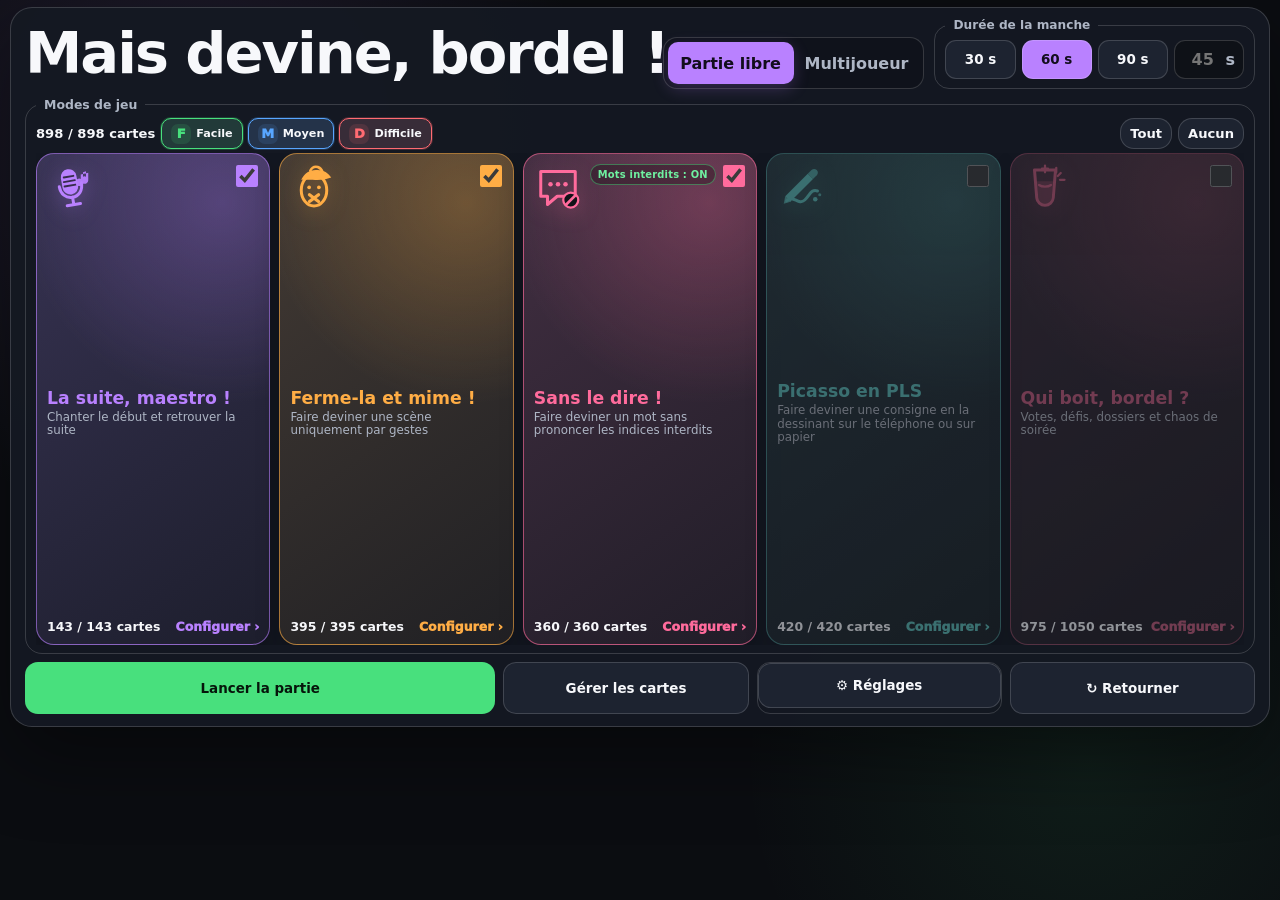
==== index.html @ d1650c76 "Add files via upload" ====
<!doctype html>
<html lang="fr">
<head>
  <meta charset="utf-8">
  <meta name="viewport" content="width=device-width, initial-scale=1, viewport-fit=cover, user-scalable=no">
  <meta name="theme-color" content="#111318">
  <meta name="description" content="Mais devine, bordel ! — jeu de cartes personnalisable à poser sur le front.">
  <title>Mais devine, bordel !</title>
  <link rel="manifest" href="./manifest.webmanifest">
  <link rel="icon" href="./assets/icons/icon-192.png">
  <link rel="apple-touch-icon" href="./assets/icons/icon-192.png">
  <link rel="stylesheet" href="./assets/styles/foundation.css?v=090">
  <link rel="stylesheet" href="./assets/styles/components.css?v=090">
  <link rel="stylesheet" href="./assets/styles/screens/home.css?v=090">
  <link rel="stylesheet" href="./assets/styles/screens/manager.css?v=090">
  <link rel="stylesheet" href="./assets/styles/screens/game.css?v=090">
  <link rel="stylesheet" href="./assets/styles/screens/results.css?v=090">
  <link rel="stylesheet" href="./assets/styles/screens/drawing.css?v=090">
  <link rel="stylesheet" href="./assets/styles/screens/multiplayer.css?v=090">
  <link rel="stylesheet" href="./assets/styles/screens/drinking-game.css?v=090">
</head>
<body>
  <main id="app">
    <section id="homeScreen" class="screen active" aria-labelledby="appTitle">
      <div class="home-card">
        <header class="home-topbar">
          <div class="home-brand">
            <h1 id="appTitle">Mais devine, bordel !</h1>
          </div>

          <div class="home-top-controls">
            <div class="play-type-switch" role="radiogroup" aria-label="Type de partie">
              <button id="freePlayButton" class="play-type-button selected" type="button" data-play-type="free" aria-pressed="true">Partie libre</button>
              <button id="multiplayerPlayButton" class="play-type-button" type="button" data-play-type="multiplayer" aria-pressed="false">Multijoueur</button>
            </div>

            <fieldset id="globalTimerSettings" class="timer-settings home-timer-settings">
              <legend>Durée de la manche</legend>
              <div class="preset-row" role="radiogroup" aria-label="Durée">
                <button class="duration-btn" data-seconds="30" type="button">30 s</button>
                <button class="duration-btn selected" data-seconds="60" type="button">60 s</button>
                <button class="duration-btn" data-seconds="90" type="button">90 s</button>
                <label class="custom-duration-chip" title="Durée personnalisée">
                  <input id="customSeconds" type="number" min="10" max="600" step="5" inputmode="numeric" placeholder="45" aria-label="Durée personnalisée en secondes">
                  <span>s</span>
                </label>
              </div>
            </fieldset>
          </div>
        </header>

        <fieldset class="mode-selection-panel">
          <legend>Modes de jeu</legend>
          <div class="selection-topline">
            <div class="selection-summary">
              <strong id="availableCount">0 / 0 carte</strong>
              <div id="globalDifficultyChoices" class="global-difficulty-choices" role="group" aria-label="Difficultés appliquées à tous les modes">
                <label class="global-difficulty-chip difficulty-easy" title="Facile">
                  <input type="checkbox" value="easy" checked>
                  <span>F</span><small>Facile</small>
                </label>
                <label class="global-difficulty-chip difficulty-medium" title="Moyen">
                  <input type="checkbox" value="medium" checked>
                  <span>M</span><small>Moyen</small>
                </label>
                <label class="global-difficulty-chip difficulty-hard" title="Difficile">
                  <input type="checkbox" value="hard" checked>
                  <span>D</span><small>Difficile</small>
                </label>
              </div>
            </div>
            <div class="selection-actions">
              <button id="selectAllButton" class="mini-button" type="button">Tout</button>
              <button id="selectNoneButton" class="mini-button" type="button">Aucun</button>
            </div>
          </div>
          <div id="modeSelectionList" class="mode-app-grid"></div>
        </fieldset>

        <div class="home-action-bar">
          <button id="startButton" class="primary-button home-start-button" type="button">Lancer la partie</button>
          <button id="manageCardsButton" class="secondary-button home-compact-button" type="button">Gérer les cartes</button>
          <button id="installButton" class="secondary-button home-compact-button hidden" type="button">Installer</button>

          <details class="settings-panel">
            <summary>⚙ Réglages</summary>
            <div class="settings-content">
              <label class="toggle-row">
                <span>
                  <strong>Vibrations</strong>
                  <small>Petites impulsions = validé · vibration longue = passé</small>
                </span>
                <input id="vibrationToggle" type="checkbox" checked>
              </label>

              <div class="test-vibrations">
                <button id="testValidVibrationButton" class="mini-button valid-test" type="button">Tester « validé »</button>
                <button id="testPassVibrationButton" class="mini-button pass-test" type="button">Tester « passé »</button>
              </div>

              <details id="advancedSettingsPanel" class="advanced-settings">
                <summary>Paramètres avancés</summary>
                <div class="advanced-settings-content">
                  <p class="advanced-explanation">
                    Chaque mode possède sa bibliothèque officielle GitHub. Les cartes personnelles et les modifications restent sur ce téléphone.
                  </p>

                  <div id="libraryVersionList" class="library-version-list"></div>

                  <p id="libraryLastChecked" class="library-last-checked">Dernière vérification : jamais</p>
                  <p id="libraryStatusMessage" class="library-status-message">Bibliothèques chargées.</p>

                  <div class="advanced-actions">
                    <button id="checkLibrariesButton" class="secondary-button compact-button" type="button">Vérifier les mises à jour</button>
                    <button id="updateLibrariesButton" class="primary-button compact-button" type="button" disabled>Mettre à jour les bibliothèques</button>
                    <button id="exportBackupButton" class="secondary-button compact-button" type="button">Exporter une sauvegarde</button>
                    <button id="restoreBackupButton" class="secondary-button compact-button" type="button">Restaurer une sauvegarde</button>
                    <input id="restoreBackupInput" class="hidden" type="file" accept=".json,application/json">
                    <button id="diagnosticButton" class="secondary-button compact-button" type="button">Diagnostic</button>
                    <button id="resetLibrariesButton" class="danger-button compact-button" type="button">Réinitialiser les bibliothèques officielles</button>
                  </div>

                  <p class="advanced-warning">
                    La réinitialisation annule les modifications locales des cartes officielles, mais conserve les cartes et boîtes personnelles.
                  </p>
                </div>
              </details>
            </div>
          </details>

          <button id="flipHomeButton" class="secondary-button home-compact-button" type="button">↻ Retourner</button>
        </div>
      </div>
    </section>

    <section id="drinkingSetupScreen" class="screen drinking-screen">
      <div class="drinking-shell drinking-setup-shell">
        <header class="drinking-header">
          <button id="drinkingSetupBackButton" class="secondary-button compact-button" type="button">← Accueil</button>
          <div>
            <p class="eyebrow">Préparation du chaos</p>
            <h2>Qui boit, bordel ?</h2>
          </div>
          <div class="drinking-hot-badge hidden" id="drinkingSetupHotBadge">🔥 Après minuit</div>
        </header>

        <div class="drinking-setup-grid">
          <section class="drinking-panel drinking-players-panel">
            <div class="section-title-row">
              <div><h3>Joueurs</h3><p>Les profils Team soft participent à tout, sans alcool.</p></div>
              <div class="section-mini-actions">
                <button id="drinkingShufflePlayersButton" class="mini-button" type="button">Mélanger</button>
                <button id="drinkingAddPlayerButton" class="mini-button" type="button">+ Ajouter</button>
              </div>
            </div>
            <div id="drinkingPlayerList" class="drinking-player-list"></div>
          </section>

          <section class="drinking-panel drinking-options-panel">
            <h3>Format de la partie</h3>
            <div class="drinking-end-type" role="radiogroup" aria-label="Fin de partie">
              <label><input type="radio" name="drinkingEndType" value="cards" checked><span>Nombre de cartes</span></label>
              <label><input type="radio" name="drinkingEndType" value="minutes"><span>Durée</span></label>
            </div>
            <div class="drinking-format-grid">
              <label id="drinkingCardLimitField">Cartes<input id="drinkingCardLimitInput" type="number" min="5" max="250" step="5" value="30"></label>
              <label id="drinkingDurationField" class="hidden">Durée<select id="drinkingDurationInput"><option value="15">15 min</option><option value="30" selected>30 min</option><option value="45">45 min</option><option value="60">60 min</option></select></label>
              <label>Plafond par carte<input id="drinkingMaxPenaltyInput" type="number" min="1" max="10" step="1" value="3"></label>
              <label>Alternative Team soft<select id="drinkingSoftModeInput"><option value="points">Points</option><option value="tokens">Jetons</option><option value="mini_challenge">Mini-défi</option><option value="joker">Joker perdu</option></select></label>
            </div>
            <div id="drinkingPenaltyPreview" class="drinking-penalty-preview"></div>
            <button id="startDrinkingButton" class="primary-button" type="button">Lancer le chaos</button>
          </section>
        </div>
      </div>
    </section>

    <section id="drinkingGameScreen" class="screen drinking-screen">
      <div class="drinking-shell drinking-game-shell">
        <header class="drinking-game-header">
          <div><span id="drinkingProgress">Carte 1/30</span><strong id="drinkingClock">—</strong></div>
          <div id="drinkingRulesSummary" class="drinking-rules-summary"></div>
          <button id="drinkingEndButton" class="danger-button compact-button" type="button">Fin</button>
        </header>

        <article id="drinkingCard" class="drinking-card">
          <div class="drinking-card-topline">
            <span id="drinkingTheme" class="drinking-theme">Thème</span>
            <span id="drinkingLevel" class="drinking-level">Pépouze</span>
          </div>
          <p id="drinkingPrompt" class="drinking-prompt"></p>
          <div id="drinkingPenaltyText" class="drinking-penalty-text"></div>
          <button id="drinkingChallengeTimerButton" class="mini-button hidden" type="button">Lancer le chrono</button>
          <div id="drinkingChallengeTimer" class="drinking-challenge-timer hidden"></div>
        </article>

        <section class="drinking-resolution-panel">
          <div>
            <p class="drinking-resolution-label">Qui prend la pénalité ?</p>
            <div id="drinkingTargetChoices" class="drinking-target-choices"></div>
          </div>
          <div class="drinking-game-actions">
            <button id="drinkingBackButton" class="secondary-button" type="button">↶ Retour</button>
            <button id="drinkingSkipButton" class="secondary-button" type="button">Passer</button>
            <button id="drinkingRulePenaltyButton" class="secondary-button" type="button">Oubli de règle</button>
            <button id="drinkingNoPenaltyButton" class="primary-button" type="button">Validé · suivant</button>
            <button id="drinkingApplyPenaltyButton" class="danger-button" type="button">Pénalité · suivant</button>
          </div>
        </section>
      </div>
    </section>

    <section id="drinkingResultsScreen" class="screen drinking-screen">
      <div class="drinking-shell drinking-results-shell">
        <header class="drinking-results-header">
          <p class="eyebrow">Fin du carnage</p>
          <h2>Résultats</h2>
          <p id="drinkingResultsSummary"></p>
        </header>
        <div id="drinkingRanking" class="drinking-ranking"></div>
        <div class="drinking-results-actions">
          <button id="drinkingReplayButton" class="primary-button" type="button">Rejouer</button>
          <button id="drinkingResultsHomeButton" class="secondary-button" type="button">Accueil</button>
        </div>
      </div>
    </section>

    <section id="multiplayerSetupScreen" class="screen multiplayer-screen">
      <div class="multiplayer-shell multiplayer-setup-shell">
        <header class="multiplayer-header">
          <button id="multiplayerSetupBackButton" class="secondary-button compact-button" type="button">← Accueil</button>
          <div>
            <p class="eyebrow">Préparation de la partie</p>
            <h2>Multijoueur</h2>
          </div>
          <div id="multiplayerSetupModeSummary" class="multiplayer-mode-summary"></div>
        </header>

        <div class="multiplayer-setup-grid">
          <section class="multiplayer-panel players-panel">
            <div class="multiplayer-panel-title">
              <div>
                <h3>Joueurs</h3>
                <p>De 2 à 12 personnes. L’ordre affiché est l’ordre de passage.</p>
              </div>
              <div class="section-mini-actions">
                <button id="shufflePlayersButton" class="mini-button" type="button">Mélanger</button>
                <button id="addPlayerButton" class="mini-button" type="button">+ Ajouter</button>
              </div>
            </div>
            <div id="multiplayerPlayerList" class="multiplayer-player-list"></div>
          </section>

          <section class="multiplayer-panel multiplayer-rules-panel">
            <div class="multiplayer-panel-title">
              <div>
                <h3>Déroulement</h3>
                <p id="multiplayerFlowIntro">Chaque joueur garde le téléphone pendant toute sa manche et enchaîne les modes.</p>
              </div>
            </div>

            <div class="multiplayer-flow-choices" role="radiogroup" aria-label="Type de déroulement">
              <label class="multiplayer-flow-card">
                <input type="radio" name="multiplayerFlow" value="continuous" checked>
                <span>
                  <strong>Modes enchaînés</strong>
                  <small>Chaque joueur garde le téléphone pendant une seule manche et alterne les modes.</small>
                </span>
              </label>
              <label class="multiplayer-flow-card">
                <input type="radio" name="multiplayerFlow" value="mode-blocks">
                <span>
                  <strong>Manches par mode</strong>
                  <small>Chaque manche entière est consacrée à un seul mode avant de passer au suivant.</small>
                </span>
              </label>
            </div>

            <label class="multiplayer-setting-row">
              <span>
                <strong>Nombre de cycles</strong>
                <small id="multiplayerCyclesHelp">Un cycle = une manche complète par joueur.</small>
              </span>
              <select id="multiplayerCyclesInput">
                <option value="1">1 cycle</option>
                <option value="2">2 cycles</option>
                <option value="3">3 cycles</option>
                <option value="4">4 cycles</option>
                <option value="5">5 cycles</option>
              </select>
            </label>

            <div class="multiplayer-order-choices" role="radiogroup" aria-label="Ordre des modes">
              <label class="multiplayer-order-card">
                <input type="radio" name="multiplayerOrder" value="common">
                <span>
                  <strong>Ordre commun</strong>
                  <small id="multiplayerCommonOrderHelp">Tous les joueurs suivent le même enchaînement de modes.</small>
                </span>
              </label>
              <label class="multiplayer-order-card">
                <input type="radio" name="multiplayerOrder" value="balanced" checked>
                <span>
                  <strong>Rotation équilibrée</strong>
                  <small id="multiplayerBalancedOrderHelp">Chaque joueur reçoit les mêmes modes dans un ordre différent et équitable.</small>
                </span>
              </label>
            </div>

            <div id="multiplayerEstimate" class="multiplayer-estimate"></div>
            <button id="startMultiplayerButton" class="primary-button multiplayer-start-button" type="button">Préparer la partie</button>
          </section>
        </div>
      </div>
    </section>

    <section id="multiplayerHandoffScreen" class="screen multiplayer-screen">
      <div class="multiplayer-shell multiplayer-handoff-card">
        <p id="multiplayerHandoffKicker" class="eyebrow">Manche 1 sur 2</p>
        <h2 id="multiplayerHandoffTitle">Passe le téléphone à Camille</h2>
        <p id="multiplayerHandoffText">Tu as 60 secondes pour marquer un maximum de points.</p>
        <div id="multiplayerHandoffModes" class="multiplayer-mode-route"></div>
        <div id="multiplayerHandoffScore" class="multiplayer-current-score"></div>
        <div class="multiplayer-handoff-actions">
          <button id="multiplayerAbortButton" class="secondary-button" type="button">Abandonner la partie</button>
          <button id="multiplayerReadyButton" class="primary-button" type="button">Je suis prêt·e</button>
        </div>
      </div>
    </section>

    <section id="multiplayerTurnSummaryScreen" class="screen multiplayer-screen">
      <div class="multiplayer-shell multiplayer-summary-card">
        <p id="multiplayerTurnSummaryKicker" class="eyebrow">Manche terminée</p>
        <h2 id="multiplayerTurnSummaryTitle">Camille</h2>
        <div class="multiplayer-turn-score">
          <strong id="multiplayerTurnScore">0</strong>
          <span>points cette manche</span>
        </div>
        <div id="multiplayerTurnModeStats" class="multiplayer-mode-stats"></div>
        <p id="multiplayerTurnTotal" class="multiplayer-turn-total"></p>
        <button id="multiplayerContinueButton" class="primary-button" type="button">Passer au joueur suivant</button>
      </div>
    </section>

    <section id="multiplayerResultsScreen" class="screen multiplayer-screen">
      <div class="multiplayer-shell multiplayer-results-shell">
        <header class="multiplayer-results-header">
          <div>
            <p class="eyebrow">Partie terminée</p>
            <h2>Classement final</h2>
          </div>
          <div id="multiplayerWinnerBanner" class="multiplayer-winner-banner"></div>
        </header>
        <div id="multiplayerRanking" class="multiplayer-ranking"></div>
        <div class="multiplayer-final-actions">
          <button id="multiplayerReplayButton" class="primary-button" type="button">Rejouer avec les mêmes réglages</button>
          <button id="multiplayerResultsHomeButton" class="secondary-button" type="button">Accueil</button>
        </div>
      </div>
    </section>

    <section id="manageScreen" class="screen">
      <div class="manage-card">
        <header class="manage-header">
          <button id="manageBackButton" class="secondary-button compact-button" type="button">← Accueil</button>
          <div>
            <p class="eyebrow">Contenu du jeu</p>
            <h2>Gérer les cartes</h2>
          </div>
        </header>

        <div id="manageModeTabs" class="manage-mode-tabs"></div>

        <div class="manage-toolbar">
          <input id="cardSearchInput" class="search-input" type="search" placeholder="Rechercher une carte…">
          <select id="manageBoxFilter" class="select-input" aria-label="Filtrer par boîte"></select>
          <button id="addCardButton" class="primary-button compact-button" type="button">+ Ajouter une carte</button>
          <button id="manageBoxesButton" class="secondary-button compact-button" type="button">Gérer les boîtes</button>
        </div>

        <p id="manageStats" class="manage-stats"></p>
        <div id="cardList" class="card-list"></div>
      </div>
    </section>

    <section id="countdownScreen" class="screen" aria-live="assertive">
      <div id="countdownValue" class="countdown-value">3</div>
    </section>

    <section id="gameScreen" class="screen">
      <header class="game-header">
        <div class="time-block" aria-label="Temps restant">
          <span class="header-label">TEMPS</span>
          <span id="timeDisplay" class="time-display">60</span>
        </div>
        <div class="score-block valid">
          <span id="validScoreLabel" class="header-label">VALIDÉES</span>
          <span id="validScore">0</span>
        </div>
        <div class="score-block passed">
          <span id="passScoreLabel" class="header-label">PASSÉES</span>
          <span id="passScore">0</span>
        </div>
      </header>

      <div class="swipe-stage">
        <article id="gameCard" class="game-card" aria-live="polite">
          <div id="leftSwipeGuide" class="swipe-guide swipe-guide-left guide-pass" data-result="pass" aria-hidden="true">
            <span class="guide-arrow">&lt;</span>
            <span class="guide-word">PASSÉE</span>
          </div>

          <div id="rightSwipeGuide" class="swipe-guide swipe-guide-right guide-valid" data-result="valid" aria-hidden="true">
            <span class="guide-word">VALIDÉE</span>
            <span class="guide-arrow">&gt;</span>
          </div>

          <p id="gameModeLabel" class="mode-label">DEVINER LES PAROLES</p>

          <div id="lyricsGameContent" class="mode-card-content">
            <p id="promptText" class="prompt-text"></p>
            <div class="separator">…</div>
            <p id="answerText" class="answer-text"></p>
          </div>

          <div id="mimeGameContent" class="mode-card-content hidden">
            <p id="mimePromptText" class="mime-prompt-text"></p>
          </div>

          <div id="wordsGameContent" class="mode-card-content hidden">
            <p id="wordPromptText" class="word-prompt-text"></p>
            <div id="forbiddenWordsBlock" class="forbidden-words-block">
              <span class="forbidden-title">MOTS INTERDITS</span>
              <div id="forbiddenWordsList" class="forbidden-words-list"></div>
            </div>
          </div>

          <div id="cardMeta" class="card-meta">
            <span id="cardMetaPrimary"></span>
            <span id="cardMetaSecondary"></span>
          </div>
        </article>
      </div>

      <div id="pauseOverlay" class="pause-overlay hidden" role="dialog" aria-modal="true">
        <p>PAUSE</p>
        <button id="resumeOverlayButton" class="primary-button" type="button">Reprendre</button>
      </div>

      <footer class="game-controls">
        <button id="undoButton" class="control-button" type="button" disabled>↶ Retour</button>
        <button id="pauseButton" class="control-button" type="button">Ⅱ Pause</button>
        <button id="flipGameButton" class="control-button" type="button">↻ Retourner</button>
        <button id="endButton" class="control-button danger" type="button">■ Terminer</button>
      </footer>
    </section>

    <section id="drawTransitionScreen" class="screen draw-screen" aria-live="assertive">
      <div class="draw-transition-card">
        <p id="drawTransitionKicker" class="draw-mode-kicker">DESSIN TERMINÉ</p>
        <div class="draw-transition-icon" aria-hidden="true">✎</div>
        <h2 id="drawTransitionTitle">Remets le téléphone sur ton front</h2>
        <p id="drawTransitionText">La partie reprend automatiquement.</p>
        <div id="drawTransitionCountdown" class="draw-transition-countdown">3</div>
      </div>
    </section>

    <section id="drawRevealScreen" class="screen draw-screen">
      <div class="draw-reveal-card">
        <div id="drawPromptPanel">
          <p class="draw-mode-kicker">DESSINE-MOI ÇA !</p>
          <p id="drawAttemptLabel" class="draw-attempt-label">Dessin 1 sur 3</p>

          <button id="drawRevealPromptButton" class="draw-reveal-prompt-button" type="button" aria-pressed="false">
            <span id="drawRevealPrompt">Appuie pour révéler le mot</span>
            <small>Écran face au dessinateur uniquement</small>
          </button>

          <p id="drawRevealMeta" class="draw-reveal-meta hidden">Catégorie · Difficulté</p>
          <p class="draw-rule-reminder">Pas de lettres, de mots ni de chiffres qui donnent la réponse.</p>
          <div class="draw-reveal-actions draw-reveal-actions-direct">
            <button id="drawOnPhoneButton" class="primary-button draw-primary" type="button" disabled>Je gribouille ici</button>
            <button id="drawOnPaperButton" class="secondary-button" type="button" disabled>Je massacre une feuille</button>
            <button id="drawSkipRevealButton" class="danger-button" type="button" disabled>Passer ce dessin</button>
          </div>
          <p class="draw-choice-note">Le chrono démarre seulement après le choix du support.</p>
        </div>
      </div>
    </section>

    <section id="drawPlayScreen" class="screen draw-screen">
      <div class="draw-play-shell">
        <div class="draw-workspace">
          <div class="draw-canvas-hud" aria-live="polite">
            <div class="draw-hud-progress">
              <strong id="drawPlayProgress">Dessin 1/3</strong>
              <span id="drawLiveScore">0 point</span>
            </div>
            <div class="draw-hud-actions">
              <button id="drawPauseButton" class="draw-hud-button" type="button" aria-label="Mettre le dessin en pause">Ⅱ</button>
              <button id="drawEndButton" class="draw-hud-button draw-hud-end" type="button" aria-label="Terminer la manche">■</button>
              <div id="drawTimerDisplay" class="draw-timer-display">30</div>
            </div>
          </div>

          <div id="drawCanvasArea" class="draw-canvas-area">
            <canvas id="drawingCanvas" aria-label="Zone de dessin"></canvas>
          </div>

          <div id="drawPaperArea" class="draw-paper-area hidden">
            <div class="paper-icon" aria-hidden="true">▱</div>
            <h2>Massacre la feuille !</h2>
            <p>Le mot est caché. Dessine jusqu’à ce qu’il soit trouvé ou que le chrono explose.</p>
          </div>

          <div class="draw-side-stack draw-side-stack-left">
            <button id="drawFoundButton" class="draw-result-button draw-found-button" type="button" aria-label="Maintenir une demi-seconde pour valider">
              <span class="draw-result-icon" aria-hidden="true">✓</span>
              <span>Trouvé</span>
              <small>0,5 s</small>
            </button>

            <div id="drawColorChoices" class="draw-side-toolbar draw-color-choices" aria-label="Couleurs">
              <button class="draw-color selected" type="button" data-color="#111318" style="--swatch:#111318" aria-label="Noir"></button>
              <button class="draw-color" type="button" data-color="#e53935" style="--swatch:#e53935" aria-label="Rouge"></button>
              <button class="draw-color" type="button" data-color="#1976d2" style="--swatch:#1976d2" aria-label="Bleu"></button>
              <button class="draw-color" type="button" data-color="#2e7d32" style="--swatch:#2e7d32" aria-label="Vert"></button>
              <button class="draw-color" type="button" data-color="#f9a825" style="--swatch:#f9a825" aria-label="Jaune"></button>
              <button class="draw-color" type="button" data-color="#8e24aa" style="--swatch:#8e24aa" aria-label="Violet"></button>
            </div>
          </div>

          <div id="drawPauseOverlay" class="draw-pause-overlay hidden" role="dialog" aria-modal="true">
            <p>PAUSE</p>
            <button id="drawResumeButton" class="primary-button draw-primary" type="button">Reprendre le dessin</button>
          </div>

          <div class="draw-side-stack draw-side-stack-right">
            <button id="drawPassButton" class="draw-result-button draw-pass-button" type="button" aria-label="Maintenir une demi-seconde pour passer">
              <span class="draw-result-icon" aria-hidden="true">✕</span>
              <span>Passer</span>
              <small>0,5 s</small>
            </button>

            <div id="drawToolsPanel" class="draw-side-toolbar draw-tools-panel" aria-label="Outils de dessin">
              <label class="draw-size-control" aria-label="Épaisseur du trait">
                <span class="draw-size-icon" aria-hidden="true">●</span>
                <input id="drawBrushSize" type="range" min="2" max="24" value="7" aria-label="Épaisseur du trait">
              </label>
              <button id="drawEraserButton" class="draw-tool-button draw-icon-button" type="button" aria-label="Passer à la gomme" title="Gomme">
                <span id="drawToolIcon" aria-hidden="true"></span>
              </button>
              <button id="drawUndoButton" class="draw-tool-button draw-icon-button" type="button" aria-label="Annuler le dernier trait" title="Annuler">
                <span class="draw-undo-icon" aria-hidden="true">↶</span>
              </button>
              <button id="drawClearButton" class="draw-tool-button draw-icon-button draw-trash-button" type="button" aria-label="Tout effacer" title="Tout effacer">
                <svg viewBox="0 0 24 24" aria-hidden="true"><path d="M9 3h6l1 2h4v2H4V5h4l1-2Zm-2 6h10l-1 11H8L7 9Zm3 2v7m4-7v7"/></svg>
              </button>
            </div>
          </div>
        </div>
      </div>
    </section>

    <section id="resultsScreen" class="screen">
      <div class="results-card">
        <p class="eyebrow">Manche terminée</p>
        <h2>Résultats</h2>

        <div class="result-summary">
          <div><strong id="resultValid">0</strong><span id="resultValidLabel">validées</span></div>
          <div><strong id="resultPassed">0</strong><span id="resultPassedLabel">passées</span></div>
          <div><strong id="resultTotal">0</strong><span id="resultTotalLabel">jouées</span></div>
        </div>

        <div id="resultBreakdown" class="result-breakdown hidden"></div>
        <div id="resultDetails" class="result-details"></div>

        <div class="results-actions">
          <button id="replayButton" class="primary-button" type="button">Rejouer</button>
          <button id="homeButton" class="secondary-button" type="button">Accueil</button>
        </div>
      </div>
    </section>
  </main>

  <section id="orientationGuard" class="orientation-guard hidden" role="alertdialog" aria-modal="true" aria-labelledby="orientationGuardTitle">
    <div class="orientation-guard-card">
      <div class="orientation-guard-phone" aria-hidden="true">↻</div>
      <p class="eyebrow">Mode paysage requis</p>
      <h2 id="orientationGuardTitle">Tourne ton téléphone</h2>
      <p>Cette partie est conçue pour être jouée à l’horizontale. L’application essaie de verrouiller automatiquement l’écran en paysage.</p>
      <button id="orientationGuardButton" class="primary-button" type="button">Passer en paysage</button>
    </div>
  </section>

  <dialog id="modeConfigDialog" class="mode-config-dialog">
    <form>
      <div id="modeDialogHero" class="mode-dialog-hero">
        <div id="modeDialogIcon" class="mode-dialog-icon" aria-hidden="true"></div>
        <div class="mode-dialog-heading">
          <p class="mode-dialog-title-line"><span>Mode de jeu :</span> <strong id="modeDialogTitle">Mode</strong></p>
          <p id="modeDialogDescription"></p>
        </div>
        <button id="closeModeDialogButton" class="close-button mode-dialog-close" type="button" aria-label="Fermer">×</button>
      </div>

      <div class="mode-dialog-body">
        <label class="mode-enable-row">
          <span>
            <strong>Inclure ce mode dans la partie</strong>
            <small id="modeDialogCount">0 carte sélectionnée</small>
          </span>
          <input id="modeEnabledInput" type="checkbox" checked>
        </label>

        <section class="mode-rule-card">
          <h3>Comment jouer ?</h3>
          <ul id="modeRulesList"></ul>
        </section>

        <section class="mode-setting-section">
          <div class="section-title-row">
            <div>
              <h3>Difficulté</h3>
              <p>Ce filtre s’applique à toutes les catégories du mode.</p>
            </div>
          </div>
          <div id="modeDifficultyChoices" class="difficulty-choice-grid"></div>
        </section>

        <section id="wordsSpecialSettings" class="mode-setting-section hidden">
          <label class="special-option-row">
            <span>
              <strong>Afficher les mots interdits</strong>
              <small>Ils apparaîtront en rouge sous le mot à faire deviner.</small>
            </span>
            <input id="showForbiddenWordsInput" type="checkbox" checked>
          </label>
        </section>

        <section id="drawSpecialSettings" class="mode-setting-section hidden">
          <div class="draw-config-group">
            <div class="draw-config-heading">
              <h4>Dessin seul</h4>
              <p>Nombre de tentatives lorsque ce mode est lancé sans les autres.</p>
            </div>
            <label class="draw-attempt-setting">
              Nombre de dessins
              <select id="drawAttemptCountInput">
                <option value="3">3 dessins</option>
                <option value="5">5 dessins</option>
                <option value="7">7 dessins</option>
                <option value="10">10 dessins</option>
              </select>
            </label>
          </div>

          <div class="draw-config-group draw-mixed-settings">
            <div class="draw-config-heading">
              <h4>Partie mélangée</h4>
              <p>Le chrono général se met en pause pendant chaque dessin.</p>
            </div>
            <div class="draw-mixed-grid">
              <label>
                Dessins par manche
                <select id="drawMixedCountInput">
                  <option value="1">1 dessin</option>
                  <option value="2">2 dessins</option>
                  <option value="3">3 dessins</option>
                  <option value="4">4 dessins</option>
                  <option value="5">5 dessins</option>
                </select>
              </label>
              <div id="drawPenaltyPreview" class="draw-penalty-preview">Pénalité : −5 s par dessin</div>
            </div>
            <label class="special-option-row draw-arrival-option">
              <span>
                <strong>Son spécial à l’arrivée</strong>
                <small>La vibration distinctive respecte le réglage général.</small>
              </span>
              <input id="drawArrivalSoundEnabledInput" type="checkbox" checked>
            </label>
          </div>

          <div class="draw-config-group">
            <div class="draw-config-heading">
              <h4>Durée des dessins</h4>
              <p>Ces durées s’appliquent au mode seul et aux parties mélangées.</p>
            </div>
            <div class="draw-config-grid draw-duration-grid">
              <label>
                Facile
                <span><input id="drawEasySecondsInput" type="number" min="10" max="120" step="5" value="30"> s</span>
              </label>
              <label>
                Moyen
                <span><input id="drawMediumSecondsInput" type="number" min="10" max="120" step="5" value="45"> s</span>
              </label>
              <label>
                Difficile
                <span><input id="drawHardSecondsInput" type="number" min="10" max="180" step="5" value="60"> s</span>
              </label>
            </div>
          </div>

          <label class="special-option-row draw-sound-option">
            <span>
              <strong>Son à la fin du chrono</strong>
              <small>La vibration reste active selon le réglage général.</small>
            </span>
            <input id="drawSoundEnabledInput" type="checkbox" checked>
          </label>
        </section>

        <section id="drinkingSpecialSettings" class="mode-setting-section hidden">
          <label class="special-option-row drinking-hot-option">
            <span>
              <strong>🔥 Après minuit</strong>
              <small>Ajoute les 75 cartes adultes et affiche une flamme rose sur la tuile.</small>
            </span>
            <input id="drinkingAdultModeInput" type="checkbox">
          </label>
          <p class="dialog-note">Les niveaux correspondent à Pépouze, Ça chauffe et Demain, on nie tout. Le mode reste autonome.</p>
        </section>

        <section class="mode-setting-section">
          <div class="section-title-row">
            <div>
              <h3>Catégories</h3>
              <p>Choisis les boîtes utilisées pour ce mode.</p>
            </div>
            <div class="section-mini-actions">
              <button id="modeSelectAllBoxesButton" class="mini-button" type="button">Tout</button>
              <button id="modeSelectNoBoxesButton" class="mini-button" type="button">Aucun</button>
            </div>
          </div>
          <div id="modeBoxChoices" class="mode-box-choice-grid"></div>
        </section>
      </div>

      <div class="dialog-actions one-column mode-dialog-actions">
        <button id="doneModeDialogButton" class="primary-button" type="button">Terminer</button>
      </div>
    </form>
  </dialog>

  <dialog id="cardDialog" class="editor-dialog">
    <form id="cardForm">
      <div class="dialog-header">
        <h2 id="cardDialogTitle">Ajouter une carte</h2>
        <button id="closeCardDialogButton" class="close-button" type="button" aria-label="Fermer">×</button>
      </div>

      <input id="cardIdInput" type="hidden">
      <input id="cardModeInput" type="hidden">

      <div id="lyricsEditorFields">
        <label>
          Paroles à chanter
          <textarea id="cardPromptInput" rows="2" placeholder="Libérée, délivrée"></textarea>
        </label>
        <label>
          Paroles à retrouver
          <textarea id="cardAnswerInput" rows="2" placeholder="Je ne mentirai plus jamais"></textarea>
        </label>
        <div class="form-grid">
          <label>
            Titre
            <input id="cardTitleInput" type="text" placeholder="Libérée, délivrée">
          </label>
          <label>
            Artiste / film / source
            <input id="cardSourceInput" type="text" placeholder="La Reine des Neiges">
          </label>
        </div>
      </div>

      <div id="mimeEditorFields" class="hidden">
        <label>
          <span id="simplePromptLabel">Consigne à mimer</span>
          <textarea id="mimePromptInput" rows="3" placeholder="Un pigeon qui vole une frite"></textarea>
        </label>
      </div>

      <div id="wordsEditorFields" class="hidden">
        <label>
          Mot ou expression à faire deviner
          <textarea id="wordPromptInput" rows="2" placeholder="Ornithorynque"></textarea>
        </label>
        <label>
          Mots interdits
          <textarea id="forbiddenWordsInput" rows="3" placeholder="bec, canard, Australie, mammifère, castor"></textarea>
          <small>Sépare les mots par des virgules ou des retours à la ligne.</small>
        </label>
      </div>

      <label>
        Difficulté
        <select id="cardDifficultyInput">
          <option value="easy">Facile</option>
          <option value="medium">Moyen</option>
          <option value="hard">Difficile</option>
        </select>
      </label>

      <label>
        Boîte
        <select id="cardBoxInput" required></select>
      </label>

      <label class="checkbox-row">
        <input id="cardActiveInput" type="checkbox" checked>
        Carte active dans le jeu
      </label>

      <div class="dialog-actions">
        <button class="secondary-button" id="cancelCardButton" type="button">Annuler</button>
        <button class="primary-button" type="submit">Enregistrer</button>
      </div>
    </form>
  </dialog>

  <dialog id="boxesDialog" class="editor-dialog">
    <form>
      <div class="dialog-header">
        <h2 id="boxesDialogTitle">Gérer les boîtes</h2>
        <button id="closeBoxesDialogButton" class="close-button" type="button" aria-label="Fermer">×</button>
      </div>
      <div class="add-box-row">
        <input id="newBoxNameInput" type="text" placeholder="Nom de la nouvelle boîte">
        <button id="addBoxButton" class="primary-button compact-button" type="button">Ajouter</button>
      </div>
      <div id="boxesList" class="boxes-list"></div>
      <p class="dialog-note">Si tu supprimes une boîte, ses cartes seront déplacées dans « Sans catégorie ».</p>
      <div class="dialog-actions one-column">
        <button id="doneBoxesButton" class="secondary-button" type="button">Terminer</button>
      </div>
    </form>
  </dialog>

  <dialog id="diagnosticDialog" class="diagnostic-dialog">
    <form method="dialog">
      <div class="dialog-header">
        <h2>Diagnostic</h2>
        <button class="close-button" value="close" aria-label="Fermer">×</button>
      </div>
      <pre id="diagnosticOutput"></pre>
      <div class="dialog-actions">
        <button id="copyDiagnosticButton" class="primary-button" type="button">Copier le diagnostic</button>
        <button class="secondary-button" value="close">Fermer</button>
      </div>
    </form>
  </dialog>


  <dialog id="resumeMultiplayerDialog" class="resume-multiplayer-dialog">
    <form>
      <div class="dialog-header">
        <div>
          <p class="eyebrow">Partie en cours</p>
          <h2>Reprendre le multijoueur ?</h2>
        </div>
      </div>
      <p id="resumeMultiplayerText">Une partie interrompue a été retrouvée.</p>
      <div class="dialog-actions">
        <button id="discardMultiplayerButton" class="danger-button" type="button">Abandonner</button>
        <button id="resumeMultiplayerButton" class="primary-button" type="button">Reprendre</button>
      </div>
    </form>
  </dialog>


  <section id="bootRecovery" class="boot-recovery hidden" role="alertdialog" aria-modal="true" aria-labelledby="bootRecoveryTitle">
    <div class="boot-recovery-card">
      <p class="eyebrow">Démarrage interrompu</p>
      <h2 id="bootRecoveryTitle">L’application n’a pas pu se charger</h2>
      <p id="bootRecoveryMessage">Un fichier ou un ancien cache empêche le démarrage.</p>
      <div class="boot-recovery-actions">
        <button id="bootRetryButton" class="secondary-button" type="button">Réessayer</button>
        <button id="bootRepairButton" class="primary-button" type="button">Réparer le cache technique</button>
      </div>
      <small>La réparation conserve les cartes personnelles, les réglages et les sauvegardes locales.</small>
    </div>
  </section>

  <script>
    (() => {
      const VERSION_TOKEN = "090";
      const recovery = document.querySelector("#bootRecovery");
      const message = document.querySelector("#bootRecoveryMessage");
      let bootFinished = false;

      function showBootFailure(error) {
        if (bootFinished) return;
        const detail = error?.message
          ? `Détail technique : ${error.message}`
          : "Un fichier ou un ancien cache empêche le démarrage.";
        message.textContent = detail;
        recovery.classList.remove("hidden");
      }

      window.MDB_BOOT_FAILURE = showBootFailure;
      window.addEventListener("mdb:ready", () => {
        bootFinished = true;
        recovery.classList.add("hidden");
      }, { once: true });

      document.querySelector("#bootRetryButton").addEventListener("click", () => {
        const url = new URL(window.location.href);
        url.searchParams.set("v", `${VERSION_TOKEN}-${Date.now()}`);
        window.location.replace(url);
      });

      document.querySelector("#bootRepairButton").addEventListener("click", async () => {
        const button = document.querySelector("#bootRepairButton");
        button.disabled = true;
        message.textContent = "Nettoyage du cache technique…";
        try {
          if ("serviceWorker" in navigator) {
            const registrations = await navigator.serviceWorker.getRegistrations();
            await Promise.all(registrations.map(registration => registration.unregister()));
          }
          if ("caches" in window) {
            const keys = await caches.keys();
            await Promise.all(keys.filter(key => key.startsWith("mdb-")).map(key => caches.delete(key)));
          }
        } finally {
          const url = new URL(window.location.href);
          url.searchParams.set("v", `${VERSION_TOKEN}-repair-${Date.now()}`);
          window.location.replace(url);
        }
      });

      window.setTimeout(() => {
        if (document.documentElement.dataset.mdbReady !== "1") {
          showBootFailure(new Error("Le démarrage dépasse 20 secondes."));
        }
      }, 20000);
    })();
  </script>
  <script type="module" data-mdb-bootstrap>
    import("./src/main.js?v=090").catch(error => window.MDB_BOOT_FAILURE(error));
  </script>
</body>
</html>
---- assets/styles/components.css ----
/* Composants partagés */
.duration-btn,.control-button,.mini-button{color:var(--text);background:var(--panel-2);border:1px solid var(--outline);border-radius:14px;font-weight:800}
.duration-btn{min-height:48px}.duration-btn.selected{background:var(--accent);color:#130d1d}
.custom-duration input,.search-input,.select-input,.editor-dialog input,.editor-dialog textarea,.editor-dialog select{border:1px solid var(--outline);background:#0e1117;color:var(--text);border-radius:12px;padding:10px 12px}
.mini-button{min-height:36px;padding:6px 10px;font-size:.82rem}
.primary-button,.secondary-button,.danger-button{min-height:52px;border-radius:15px;padding:11px 17px;font-weight:900}
.primary-button{background:var(--green);color:#06150b}.primary-button:disabled{opacity:.45;cursor:not-allowed}
.secondary-button{background:var(--panel-2);color:var(--text);border:1px solid var(--outline)}
.danger-button{color:#ffd6d9;background:rgba(255,91,103,.12);border:1px solid rgba(255,91,103,.48)}
.compact-button{min-height:42px;padding:8px 12px}
/* Dialogues */
.editor-dialog,.diagnostic-dialog{width:min(720px,calc(100% - 24px));max-height:calc(100% - 24px);background:var(--panel);color:var(--text);border:1px solid var(--outline);border-radius:20px;padding:0}
.editor-dialog::backdrop,.diagnostic-dialog::backdrop{background:rgba(0,0,0,.78)}
.editor-dialog form,.diagnostic-dialog form{padding:18px;max-height:calc(100vh - 28px);overflow-y:auto}
.dialog-header{display:flex;justify-content:space-between;align-items:center;gap:12px;margin-bottom:13px}.close-button{background:transparent;color:var(--text);font-size:2rem}
.editor-dialog label{display:flex;flex-direction:column;gap:6px;margin-bottom:12px;color:var(--muted);font-weight:750}
.editor-dialog textarea{resize:vertical;min-height:64px}
.form-grid{display:grid;grid-template-columns:1fr 1fr;gap:10px}
.checkbox-row{flex-direction:row!important;align-items:center}.checkbox-row input{width:20px;height:20px;accent-color:var(--accent)}
.dialog-actions{display:grid;grid-template-columns:1fr 1fr;gap:10px}.dialog-actions.one-column{grid-template-columns:1fr}
.add-box-row{display:grid;grid-template-columns:1fr auto;gap:8px;margin-bottom:12px}
.boxes-list{border:1px solid var(--outline);border-radius:13px;overflow:hidden}
.box-row{display:grid;grid-template-columns:minmax(0,1fr) auto;gap:10px;align-items:center;padding:10px 11px;border-bottom:1px solid var(--outline)}.box-row:last-child{border-bottom:0}
.box-row-main{min-width:0;display:flex;flex-direction:column}.box-row-main strong{overflow:hidden;text-overflow:ellipsis;white-space:nowrap}.box-row-main small{color:var(--muted)}
.box-row-actions{display:flex;gap:6px}.dialog-note{color:var(--muted);font-size:.82rem}
#diagnosticOutput{max-height:55vh;overflow:auto;white-space:pre-wrap;word-break:break-word;background:#090b0f;border-radius:12px;padding:14px;color:#d9e0ed}

@media (max-height:450px){
  .game-header{min-height:46px}.game-controls{min-height:46px}.game-card{border-radius:18px;padding:43px 72px 61px}
  .mode-label{top:8px;left:84px;right:84px}.card-meta{left:84px;right:84px;bottom:7px;font-size:clamp(.68rem,1.45vw,.9rem)}
  #resultsScreen .results-card{padding:7px 12px}#resultsScreen .eyebrow{display:none}#resultsScreen h2{font-size:1.3rem}
  .result-summary{margin:6px 0;gap:6px}.result-summary>div{min-height:46px;padding:4px 6px}.result-summary strong{font-size:clamp(1.45rem,4vw,2.25rem)}
  .result-row{min-height:48px;padding:5px 10px}.results-actions .primary-button,.results-actions .secondary-button{min-height:42px}
}
@media (max-width:720px){
  .manage-toolbar{grid-template-columns:1fr 1fr}.manage-toolbar .search-input{grid-column:1/-1}
}
@media (max-width:560px){
  .home-actions,.mode-box-list,.form-grid,.advanced-actions{grid-template-columns:1fr}.home-actions #startButton{grid-column:auto}
  .custom-duration,.selection-topline{align-items:flex-start;flex-direction:column}.library-version-row{grid-template-columns:1fr}
  .manage-card-row{grid-template-columns:1fr}.manage-card-actions{grid-template-columns:repeat(4,1fr)}
  .manage-toolbar{grid-template-columns:1fr}.manage-toolbar .search-input{grid-column:auto}
  .result-row{grid-template-columns:28px 1fr}.result-word{display:none}
}



/* =========================================================
   V0.3.0 — accueil en tuiles, fenêtres de réglage et 3e mode
   ========================================================= */

:root {
  --words: #ff6b9c;
}

.home-card {
  width: min(980px, 100%);
}

.mode-selection-panel {
  padding: 14px;
}

.mode-app-grid {
  display: grid;
  grid-template-columns: repeat(3, minmax(0, 1fr));
  gap: 11px;
}

.mode-app-tile {
  --mode-color: var(--accent);
  position: relative;
  min-height: 150px;
  padding: 14px 12px 12px;
  border: 1px solid color-mix(in srgb, var(--mode-color) 60%, transparent);
  border-radius: 22px;
  overflow: hidden;
  color: var(--text);
  background:
    radial-gradient(circle at 80% 10%, color-mix(in srgb, var(--mode-color) 27%, transparent), transparent 42%),
    linear-gradient(145deg,
      color-mix(in srgb, var(--mode-color) 17%, var(--panel-2)),
      color-mix(in srgb, var(--mode-color) 5%, var(--panel))
    );
  box-shadow: 0 10px 24px rgba(0,0,0,.22);
  text-align: left;
  transition: transform .15s ease, opacity .15s ease, border-color .15s ease;
}

.mode-app-tile:active {
  transform: scale(.975);
}

.mode-app-tile:not(.selected) {
  opacity: .55;
  filter: saturate(.55);
}

.mode-tile-check {
  position: absolute;
  z-index: 3;
  top: 10px;
  right: 10px;
  width: 25px;
  height: 25px;
  accent-color: var(--mode-color);
}

.mode-tile-open {
  width: 100%;
  height: 100%;
  min-height: 123px;
  padding: 0;
  border: 0;
  color: inherit;
  background: transparent;
  display: flex;
  flex-direction: column;
  align-items: flex-start;
  justify-content: space-between;
  text-align: left;
}

.mode-tile-icon {
  width: 66px;
  height: 66px;
  display: grid;
  place-items: center;
  color: var(--mode-color);
  filter: drop-shadow(0 5px 10px color-mix(in srgb, var(--mode-color) 28%, transparent));
}

.mode-tile-icon svg,
.mode-dialog-icon svg {
  width: 100%;
  height: 100%;
  overflow: visible;
}

.mode-tile-text {
  width: 100%;
  min-width: 0;
}

.mode-tile-text strong {
  display: block;
  color: var(--mode-color);
  font-size: clamp(.95rem, 2.3vw, 1.18rem);
  line-height: 1.08;
  text-wrap: balance;
}

.mode-tile-text small {
  display: block;
  margin-top: 4px;
  color: var(--muted);
  font-size: .74rem;
  line-height: 1.18;
}

.mode-tile-footer {
  width: 100%;
  display: flex;
  align-items: center;
  justify-content: space-between;
  gap: 8px;
  margin-top: 8px;
}

.mode-tile-count {
  font-size: .76rem;
  font-weight: 900;
  color: var(--text);
}

.mode-tile-chevron {
  color: var(--mode-color);
  font-weight: 1000;
}

.mode-grid-help {
  margin: 10px 2px 0;
  color: var(--muted);
  font-size: .78rem;
  text-align: center;
}

/* Fenêtre de configuration d'un mode */
.mode-config-dialog {
  --mode-color: var(--accent);
  width: min(820px, calc(100% - 20px));
  max-height: calc(100% - 20px);
  padding: 0;
  border: 1px solid color-mix(in srgb, var(--mode-color) 48%, var(--outline));
  border-radius: 24px;
  color: var(--text);
  background: var(--panel);
  overflow: hidden;
}

.mode-config-dialog::backdrop {
  background: rgba(0,0,0,.8);
  backdrop-filter: blur(3px);
}

.mode-config-dialog form {
  max-height: calc(100vh - 20px);
  display: flex;
  flex-direction: column;
}

.mode-dialog-hero {
  position: relative;
  flex: 0 0 auto;
  min-height: 126px;
  padding: 18px 62px 16px 18px;
  display: grid;
  grid-template-columns: 88px minmax(0, 1fr);
  align-items: center;
  gap: 14px;
  background:
    radial-gradient(circle at 14% 10%, color-mix(in srgb, var(--mode-color) 38%, transparent), transparent 58%),
    linear-gradient(140deg,
      color-mix(in srgb, var(--mode-color) 18%, var(--panel-2)),
      color-mix(in srgb, var(--mode-color) 5%, var(--panel))
    );
  border-bottom: 1px solid color-mix(in srgb, var(--mode-color) 35%, transparent);
}

.mode-dialog-icon {
  width: 82px;
  height: 82px;
  color: var(--mode-color);
}

.mode-dialog-heading .eyebrow {
  color: var(--mode-color);
  margin-bottom: 3px;
}

.mode-dialog-heading h2 {
  color: var(--mode-color);
  font-size: clamp(1.7rem, 5vw, 2.8rem);
}

.mode-dialog-heading p:last-child {
  margin: 5px 0 0;
  color: var(--muted);
  line-height: 1.3;
}

.mode-dialog-close {
  position: absolute;
  top: 8px;
  right: 12px;
}

.mode-dialog-body {
  flex: 1 1 auto;
  min-height: 0;
  overflow-y: auto;
  padding: 15px;
}

.mode-enable-row,
.special-option-row {
  display: flex;
  align-items: center;
  justify-content: space-between;
  gap: 16px;
  padding: 13px;
  border: 1px solid color-mix(in srgb, var(--mode-color) 35%, var(--outline));
  border-radius: 15px;
  background: color-mix(in srgb, var(--mode-color) 6%, transparent);
}

.mode-enable-row span,
.special-option-row span {
  display: flex;
  flex-direction: column;
  gap: 3px;
}

.mode-enable-row small,
.special-option-row small {
  color: var(--muted);
}

.mode-enable-row input,
.special-option-row input {
  width: 25px;
  height: 25px;
  accent-color: var(--mode-color);
  flex: 0 0 auto;
}

.mode-rule-card,
.mode-setting-section {
  margin-top: 12px;
  border: 1px solid var(--outline);
  border-radius: 15px;
  padding: 13px;
  background: rgba(255,255,255,.018);
}

.mode-rule-card h3,
.mode-setting-section h3 {
  margin: 0;
  font-size: 1rem;
  color: var(--mode-color);
}

.mode-rule-card ul {
  margin: 8px 0 0;
  padding-left: 19px;
  color: var(--muted);
  line-height: 1.38;
}

.mode-rule-card li + li { margin-top: 4px; }

.section-title-row {
  display: flex;
  align-items: flex-start;
  justify-content: space-between;
  gap: 12px;
  margin-bottom: 10px;
}

.section-title-row p {
  margin: 3px 0 0;
  color: var(--muted);
  font-size: .79rem;
}

.section-mini-actions {
  display: flex;
  gap: 5px;
}

.difficulty-choice-grid {
  display: grid;
  grid-template-columns: repeat(3, 1fr);
  gap: 8px;
}

.difficulty-choice {
  position: relative;
  min-height: 46px;
  display: flex;
  align-items: center;
  justify-content: center;
  gap: 7px;
  border: 1px solid var(--outline);
  border-radius: 12px;
  background: var(--panel-2);
  color: var(--muted);
  font-weight: 900;
}

.difficulty-choice input {
  width: 18px;
  height: 18px;
  accent-color: var(--mode-color);
}

.difficulty-choice:has(input:checked) {
  color: var(--text);
  border-color: color-mix(in srgb, var(--mode-color) 65%, transparent);
  background: color-mix(in srgb, var(--mode-color) 12%, var(--panel-2));
}

.mode-box-choice-grid {
  display: grid;
  grid-template-columns: repeat(2, minmax(0, 1fr));
  gap: 7px;
}

.mode-dialog-box-choice {
  display: grid;
  grid-template-columns: auto minmax(0, 1fr) auto;
  align-items: center;
  gap: 8px;
  min-height: 42px;
  padding: 8px 10px;
  border: 1px solid var(--outline);
  border-radius: 11px;
  background: rgba(255,255,255,.018);
}

.mode-dialog-box-choice input {
  width: 18px;
  height: 18px;
  accent-color: var(--mode-color);
}

.mode-dialog-box-choice span {
  overflow: hidden;
  white-space: nowrap;
  text-overflow: ellipsis;
}

.mode-dialog-box-choice small {
  color: var(--muted);
}

.mode-dialog-actions {
  flex: 0 0 auto;
  padding: 11px 15px calc(11px + var(--safe-bottom));
  border-top: 1px solid var(--outline);
  background: var(--panel);
}

/* Troisième mode : Sans le dire ! */
.word-prompt-text {
  margin: 0;
  max-width: 92%;
  font-size: clamp(2.7rem, 8vw, 7rem);
  line-height: 1;
  font-weight: 1000;
  text-wrap: balance;
}

.forbidden-words-block {
  margin-top: clamp(16px, 4vh, 28px);
  width: min(90%, 900px);
}

.forbidden-title {
  display: block;
  margin-bottom: 7px;
  color: var(--red);
  font-size: clamp(.65rem, 1.6vw, .9rem);
  font-weight: 1000;
  letter-spacing: .15em;
}

.forbidden-words-list {
  display: flex;
  justify-content: center;
  align-items: center;
  flex-wrap: wrap;
  gap: 7px;
}

.forbidden-word {
  padding: 7px 12px;
  border: 1px solid rgba(255,91,103,.55);
  border-radius: 999px;
  color: #ff7883;
  background: rgba(255,91,103,.1);
  font-size: clamp(.95rem, 2.2vw, 1.45rem);
  line-height: 1;
  font-weight: 900;
}

.game-card.card-medium .word-prompt-text {
  font-size: clamp(2.25rem, 6.5vw, 5.6rem);
}
.game-card.card-compact .word-prompt-text {
  font-size: clamp(1.9rem, 5.5vw, 4.6rem);
}
.game-card.card-tiny .word-prompt-text {
  font-size: clamp(1.6rem, 4.5vw, 3.7rem);
}

.game-card.forbidden-hidden .forbidden-words-block {
  display: none;
}

/* Gestion : trois onglets + mots interdits */
.manage-mode-tabs {
  grid-template-columns: repeat(3, 1fr);
}

.forbidden-preview {
  color: var(--red) !important;
}

.editor-dialog small {
  color: var(--muted);
  font-weight: 500;
}

/* Écrans peu hauts en paysage */
@media (max-height: 520px) {
  .home-card {
    margin: 0;
  }
  .mode-app-tile {
    min-height: 125px;
  }
  .mode-tile-open {
    min-height: 98px;
  }
  .mode-tile-icon {
    width: 50px;
    height: 50px;
  }
}

@media (max-width: 760px) {
  .mode-app-grid {
    grid-template-columns: repeat(2, minmax(0, 1fr));
  }
  .mode-dialog-hero {
    grid-template-columns: 70px minmax(0, 1fr);
  }
  .mode-dialog-icon {
    width: 66px;
    height: 66px;
  }
}

@media (max-width: 560px) {
  .mode-box-choice-grid {
    grid-template-columns: 1fr;
  }
  .mode-app-tile {
    min-height: 142px;
  }
  .mode-tile-icon {
    width: 57px;
    height: 57px;
  }
  .difficulty-choice-grid {
    grid-template-columns: 1fr;
  }
}

@media (max-width: 380px) {
  .mode-app-grid {
    grid-template-columns: 1fr;
  }
}

/* Fenêtre de configuration compacte — V0.6.0 */
.mode-dialog-hero{min-height:0;padding:12px 48px 11px 12px;grid-template-columns:54px minmax(0,1fr);gap:10px}
.mode-dialog-icon{width:50px;height:50px;padding:7px}
.mode-dialog-title-line{margin:0;font-size:clamp(.88rem,2.2vw,1.05rem);line-height:1.15;color:var(--muted)}
.mode-dialog-title-line strong{color:var(--mode-color);font-size:clamp(1.05rem,2.8vw,1.35rem);font-weight:1000}
.mode-dialog-heading p:last-child{margin:3px 0 0;font-size:clamp(.75rem,1.9vw,.9rem);line-height:1.25}
.mode-dialog-body{padding-top:10px}
.mode-rule-card{padding:10px 12px;margin-bottom:10px}
.mode-rule-card h3{margin-bottom:5px;font-size:.95rem}
.mode-rule-card ul{margin:0;padding-left:18px;display:grid;gap:3px}
.mode-rule-card li{font-size:.78rem;line-height:1.25}
.mode-setting-section{padding:10px 12px;margin-top:9px}
.mode-setting-section h3{font-size:.95rem}
.mode-setting-section p{font-size:.75rem}
.mode-dialog-actions{padding:8px 12px 10px}


/* Récupération après cache ou déploiement incomplet */
.boot-recovery{position:fixed;inset:0;z-index:9999;padding:18px;display:grid;place-items:center;background:rgba(5,7,10,.88);backdrop-filter:blur(7px)}
.boot-recovery.hidden{display:none}
.boot-recovery-card{width:min(620px,100%);padding:clamp(20px,4vw,34px);border:1px solid var(--outline);border-radius:22px;background:var(--panel);box-shadow:0 28px 90px rgba(0,0,0,.55);text-align:center}
.boot-recovery-card h2{margin:4px 0 10px;font-size:clamp(1.55rem,4vw,2.45rem)}
.boot-recovery-card p:not(.eyebrow){color:var(--muted);line-height:1.4}
.boot-recovery-actions{display:grid;grid-template-columns:1fr 1.3fr;gap:10px;margin:20px 0 12px}
.boot-recovery-card small{display:block;color:var(--muted);font-size:.76rem;line-height:1.35}
@media(max-width:620px){.boot-recovery-actions{grid-template-columns:1fr}}


/* V0.7.2 — garde-fou paysage */
.orientation-guard{
  position:fixed;
  inset:0;
  z-index:120;
  display:grid;
  place-items:center;
  padding:calc(18px + var(--safe-top)) calc(18px + var(--safe-right)) calc(18px + var(--safe-bottom)) calc(18px + var(--safe-left));
  background:rgba(7,9,13,.96);
  backdrop-filter:blur(10px);
}
.orientation-guard-card{
  width:min(520px,100%);
  padding:28px;
  display:flex;
  flex-direction:column;
  align-items:center;
  gap:12px;
  text-align:center;
  border:1px solid var(--outline);
  border-radius:24px;
  background:linear-gradient(145deg,rgba(185,129,255,.12),rgba(21,25,34,.98));
  box-shadow:0 28px 80px rgba(0,0,0,.55);
}
.orientation-guard-card h2{font-size:clamp(2rem,8vw,3.3rem)}
.orientation-guard-card p:not(.eyebrow){margin:0;color:var(--muted);line-height:1.45}
.orientation-guard-card .primary-button{width:min(340px,100%);margin-top:4px}
.orientation-guard-phone{
  width:82px;
  height:50px;
  display:grid;
  place-items:center;
  border:4px solid var(--accent);
  border-radius:14px;
  color:var(--accent);
  font-size:2.2rem;
  font-weight:1000;
  transform:rotate(-8deg);
  box-shadow:0 0 28px rgba(185,129,255,.22);
}
---- assets/styles/screens/home.css ----
/* Accueil et réglages */
.intro{color:var(--muted);font-size:clamp(1rem,2.3vw,1.2rem);line-height:1.5;margin:16px 0 22px}
.timer-settings,.mode-selection-panel{border:1px solid var(--outline);border-radius:18px;padding:16px;margin:0 0 16px}
.timer-settings legend,.mode-selection-panel legend{padding:0 8px;color:var(--muted);font-weight:800}
.preset-row{display:grid;grid-template-columns:repeat(3,1fr);gap:10px}
.custom-duration{display:flex;align-items:center;justify-content:space-between;gap:16px;margin-top:14px;color:var(--muted)}
.custom-duration span{display:flex;align-items:center;gap:8px}
.custom-duration input{width:92px}
.selection-topline{display:flex;justify-content:space-between;align-items:center;gap:12px;margin-bottom:11px}
.selection-topline>div{display:flex;gap:6px}
.mode-selection-list{display:grid;gap:10px}
.mode-selector{--mode-color:var(--accent);border:1px solid color-mix(in srgb,var(--mode-color) 42%,transparent);border-radius:15px;overflow:hidden;background:color-mix(in srgb,var(--mode-color) 5%,transparent)}
.mode-selector-header{display:flex;align-items:center;gap:10px;padding:11px 12px}
.mode-selector-header input{width:21px;height:21px;accent-color:var(--mode-color)}
.mode-selector-title{min-width:0;display:flex;flex-direction:column;flex:1}
.mode-selector-title strong{color:var(--mode-color)}.mode-selector-title small{color:var(--muted)}
.mode-selector-count{font-weight:900}
.mode-box-list{display:grid;grid-template-columns:repeat(2,minmax(0,1fr));gap:7px;padding:0 11px 11px}
.mode-selector:not(.selected) .mode-box-list{display:none}
.box-choice{display:flex;align-items:center;gap:8px;min-width:0;padding:8px 9px;border:1px solid var(--outline);border-radius:11px;background:rgba(255,255,255,.025)}
.box-choice input{width:18px;height:18px;flex:0 0 auto;accent-color:var(--mode-color)}
.box-choice span{min-width:0;overflow:hidden;text-overflow:ellipsis;white-space:nowrap}
.box-choice small{margin-left:auto;color:var(--muted)}
.home-actions{display:grid;grid-template-columns:1fr 1fr;gap:9px}
.home-actions #startButton{grid-column:1/-1}
.settings-panel{margin-top:14px;border:1px solid var(--outline);border-radius:15px;overflow:hidden}
.settings-panel>summary{cursor:pointer;padding:12px 14px;font-weight:850;background:rgba(255,255,255,.025)}
.settings-content{padding:13px}
.toggle-row{display:flex;justify-content:space-between;align-items:center;gap:14px}
.toggle-row span{display:flex;flex-direction:column;gap:2px}.toggle-row small{color:var(--muted)}
.toggle-row input{width:23px;height:23px;accent-color:var(--accent)}
.test-vibrations{display:grid;grid-template-columns:1fr 1fr;gap:8px;margin-top:11px}.valid-test{color:var(--green)}.pass-test{color:var(--red)}
.advanced-settings{margin-top:13px;border:1px solid rgba(185,129,255,.28);border-radius:13px;overflow:hidden;background:rgba(185,129,255,.035)}
.advanced-settings>summary{cursor:pointer;padding:11px 12px;color:#d8b9ff;font-weight:900}
.advanced-settings-content{padding:12px;border-top:1px solid rgba(185,129,255,.2)}
.advanced-explanation,.advanced-warning,.library-last-checked{margin:0 0 11px;color:var(--muted);font-size:.84rem;line-height:1.4}
.advanced-warning{margin-top:11px;color:#ffb7bd}
.library-version-list{display:grid;gap:7px}
.library-version-row{display:grid;grid-template-columns:minmax(0,1fr) auto auto;gap:8px 12px;align-items:center;padding:10px;border:1px solid var(--outline);border-radius:12px;background:rgba(0,0,0,.16)}
.library-version-row strong{color:var(--mode-color,var(--text))}.library-version-row span{color:var(--muted);font-size:.78rem}.library-version-row code{color:var(--text);font-size:.78rem}
.library-last-checked{margin-top:9px}
.library-status-message{margin:10px 0;padding:9px 10px;border-radius:10px;background:rgba(255,255,255,.045);color:var(--muted);font-size:.84rem;line-height:1.35}
.library-status-message.up-to-date{color:var(--green);background:rgba(72,224,125,.07)}
.library-status-message.update-available{color:#e4c7ff;background:rgba(185,129,255,.09)}
.library-status-message.error{color:var(--red);background:rgba(255,91,103,.08)}
.advanced-actions{display:grid;grid-template-columns:1fr 1fr;gap:8px}
.quick-rules{display:flex;justify-content:center;gap:22px;flex-wrap:wrap;margin:17px 0 8px;color:var(--muted)}.quick-rules b{color:var(--text)}
.utility-row{display:flex;justify-content:center}.text-button{background:transparent;color:var(--muted);text-decoration:underline;padding:9px}
/* =========================================================
   V0.4.2 — accueil paysage compact + révélation du dessin
   ========================================================= */

/* Accueil : tout doit tenir sans défilement en paysage */
#homeScreen{
  align-items:stretch;
  justify-content:center;
  overflow:hidden;
  padding:calc(8px + var(--safe-top)) calc(10px + var(--safe-right)) calc(8px + var(--safe-bottom)) calc(10px + var(--safe-left));
}
.home-card{
  width:100%;
  max-width:none;
  height:100%;
  margin:0;
  padding:12px 14px;
  border-radius:22px;
  display:grid;
  grid-template-rows:auto minmax(0,1fr) auto;
  gap:9px;
  overflow:hidden;
}
.home-topbar{
  display:grid;
  grid-template-columns:minmax(0,1fr) minmax(330px,.7fr);
  align-items:center;
  gap:16px;
  min-width:0;
}
.draw-only-home .home-topbar{grid-template-columns:1fr}
.home-brand{min-width:0}
.home-brand .eyebrow{margin-bottom:3px;font-size:clamp(.62rem,1.25vw,.76rem)}
.home-brand h1{font-size:clamp(1.75rem,4.2vw,3rem);line-height:.96;white-space:nowrap}
.home-brand .intro{margin:6px 0 4px;font-size:clamp(.78rem,1.55vw,.98rem);line-height:1.22;white-space:nowrap;overflow:hidden;text-overflow:ellipsis}
.home-brand .quick-rules{justify-content:flex-start;gap:14px;margin:2px 0 0;font-size:.75rem;flex-wrap:nowrap}
.home-timer-settings{
  margin:0;
  padding:9px 10px 10px;
  display:grid;
  grid-template-columns:minmax(210px,1fr) minmax(115px,.45fr);
  align-items:end;
  gap:10px;
  border-radius:15px;
}
.home-timer-settings legend{font-size:.76rem}
.home-timer-settings .preset-row{gap:6px}
.home-timer-settings .duration-btn{min-height:39px;border-radius:11px;font-size:.84rem}
.home-timer-settings .custom-duration{margin:0;display:flex;flex-direction:column;align-items:flex-start;gap:3px;font-size:.72rem}
.home-timer-settings .custom-duration span{width:100%;gap:5px}
.home-timer-settings .custom-duration input{width:100%;min-width:0;padding:8px 9px}
.mode-selection-panel{
  min-height:0;
  margin:0;
  padding:9px 11px 11px;
  border-radius:17px;
  display:flex;
  flex-direction:column;
  overflow:hidden;
}
.mode-selection-panel legend{font-size:.78rem}
.selection-topline{flex:0 0 auto;margin:0 0 7px;font-size:.82rem}
.selection-topline .mini-button{min-height:31px;padding:4px 9px}
.mode-app-grid{
  flex:1 1 auto;
  min-height:0;
  display:grid;
  grid-template-columns:repeat(4,minmax(0,1fr));
  gap:9px;
}
.mode-app-tile{
  min-height:0;
  height:100%;
  padding:10px;
  border-radius:18px;
}
.mode-tile-open{min-height:0;height:100%;gap:5px}
.mode-tile-check{top:8px;right:8px;width:22px;height:22px}
.mode-tile-icon{width:48px;height:48px}
.mode-tile-text strong{font-size:clamp(.88rem,1.8vw,1.08rem)}
.mode-tile-text small{margin-top:3px;font-size:clamp(.64rem,1.2vw,.74rem);line-height:1.15}
.mode-tile-footer{margin-top:4px}
.mode-tile-count,.mode-tile-chevron{font-size:clamp(.68rem,1.2vw,.78rem)}
.mode-grid-help{display:none}
.home-action-bar{
  display:flex;
  align-items:stretch;
  gap:8px;
  min-width:0;
}
.home-action-bar>*{min-width:0}
.home-start-button{flex:2 1 280px}
.home-compact-button,.home-action-bar>.settings-panel{flex:1 1 150px}
.home-action-bar .primary-button,.home-action-bar .secondary-button,.home-action-bar .settings-panel>summary{
  min-height:45px;
  padding:9px 13px;
  border-radius:13px;
  font-size:.84rem;
}
.home-action-bar .settings-panel{margin:0;border-radius:13px;overflow:hidden}
.home-action-bar .settings-panel>summary{
  display:flex;
  align-items:center;
  justify-content:center;
  list-style:none;
  cursor:pointer;
  color:var(--text);
  background:var(--panel-2);
  border:1px solid var(--outline);
  font-weight:900;
}
.home-action-bar .settings-panel>summary::-webkit-details-marker{display:none}
.home-action-bar .settings-panel[open]{
  position:fixed;
  z-index:80;
  inset:calc(10px + var(--safe-top)) calc(10px + var(--safe-right)) calc(10px + var(--safe-bottom)) calc(10px + var(--safe-left));
  max-width:760px;
  margin:auto;
  background:var(--panel);
  border:1px solid var(--outline);
  border-radius:20px;
  overflow:auto;
  box-shadow:0 30px 90px rgba(0,0,0,.65);
}
.home-action-bar .settings-panel[open]>summary{
  position:sticky;
  top:0;
  z-index:2;
  justify-content:space-between;
  border:0;
  border-bottom:1px solid var(--outline);
  border-radius:0;
  background:var(--panel-2);
}
.home-action-bar .settings-panel[open]>summary::after{content:"Fermer ×";color:var(--muted);font-size:.78rem}
.home-action-bar .settings-content{padding:14px}

@media (max-height:560px){
  #homeScreen{padding:5px 7px}
  .home-card{padding:8px 10px;gap:6px;border-radius:17px}
  .home-topbar{gap:10px}
  .home-brand .eyebrow{display:none}
  .home-brand h1{font-size:clamp(1.45rem,3.8vw,2.2rem)}
  .home-brand .intro{margin:3px 0 2px;font-size:.73rem}
  .home-brand .quick-rules{font-size:.66rem;gap:10px}
  .home-timer-settings{padding:6px 8px 7px;gap:7px}
  .home-timer-settings .duration-btn{min-height:33px;padding:4px}
  .home-timer-settings .custom-duration input{padding:5px 7px}
  .mode-selection-panel{padding:6px 8px 8px}
  .selection-topline{margin-bottom:5px}
  .mode-app-grid{gap:6px}
  .mode-app-tile{padding:7px;border-radius:15px}
  .mode-tile-icon{width:38px;height:38px}
  .mode-tile-text small{font-size:.62rem}
  .mode-tile-footer{margin-top:2px}
  .home-action-bar{gap:6px}
  .home-action-bar .primary-button,.home-action-bar .secondary-button,.home-action-bar .settings-panel>summary{min-height:39px;padding:6px 9px;font-size:.76rem}
}

@media (orientation:landscape) and (max-width:760px){
  .home-topbar{grid-template-columns:minmax(0,1fr) minmax(260px,.75fr)}
  .mode-app-grid{grid-template-columns:repeat(4,minmax(0,1fr))}
  .mode-tile-text small{display:none}
  .mode-tile-icon{width:40px;height:40px}
}

@media (orientation:portrait){
  #homeScreen{overflow-y:auto}
  .home-card{height:auto;min-height:100%;overflow:visible}
  .home-topbar{grid-template-columns:1fr}
  .mode-app-grid{grid-template-columns:repeat(2,minmax(0,1fr))}
  .home-action-bar{flex-wrap:wrap}
}


/* =========================================================
   V0.5.0 — accueil compact et commandes Dessin sécurisées
   ========================================================= */

@media (orientation: landscape) {
  #homeScreen {
    padding: max(7px, env(safe-area-inset-top)) max(10px, env(safe-area-inset-right))
      max(7px, env(safe-area-inset-bottom)) max(10px, env(safe-area-inset-left));
    overflow: hidden;
  }

  .home-card {
    width: min(1380px, 100%);
    height: min(100%, 720px);
    padding: 10px 14px 12px;
    gap: 8px;
    display: grid;
    grid-template-rows: auto minmax(0, 1fr) auto;
    overflow: hidden;
  }

  .home-topbar {
    min-height: 0;
    grid-template-columns: minmax(320px, 1fr) minmax(500px, .92fr);
    gap: 14px;
    align-items: center;
    padding: 0;
  }

  .home-brand {
    display: flex;
    align-items: center;
    min-height: 52px;
  }

  .home-brand h1 {
    margin: 0;
    font-size: clamp(2rem, 4.5vw, 3.65rem);
    line-height: .92;
    letter-spacing: -.035em;
    white-space: nowrap;
  }

  .home-timer-settings {
    min-height: 52px;
    padding: 5px 10px 7px;
    grid-template-columns: auto minmax(150px, 1fr);
    gap: 8px;
  }

  .mode-selection-panel {
    min-height: 0;
    padding: 6px 10px 8px;
    display: grid;
    grid-template-rows: auto minmax(0, 1fr);
    overflow: hidden;
  }

  .selection-topline {
    min-height: 30px;
    margin: 0 0 4px;
  }

  .mode-app-grid {
    min-height: 0;
    height: 100%;
    grid-template-columns: repeat(4, minmax(0, 1fr));
    gap: 9px;
  }

  .mode-app-card {
    min-height: 0;
    height: 100%;
    padding: 12px 13px 10px;
  }

  .home-action-bar {
    min-height: 52px;
    gap: 8px;
  }
}

/* V0.7.1 — type de partie et durée compacte */
.home-topbar{
  grid-template-columns:minmax(0,1fr) minmax(520px,.95fr);
}
.home-top-controls{
  min-width:0;
  display:grid;
  grid-template-columns:auto minmax(300px,1fr);
  align-items:end;
  gap:10px;
}
.play-type-switch{
  display:grid;
  grid-template-columns:1fr 1fr;
  padding:4px;
  border:1px solid var(--outline);
  border-radius:14px;
  background:rgba(0,0,0,.18);
}
.play-type-button{
  min-height:42px;
  padding:7px 11px;
  border-radius:10px;
  color:var(--muted);
  background:transparent;
  font-weight:900;
  white-space:nowrap;
}
.play-type-button.selected{
  color:#120d1c;
  background:var(--accent);
  box-shadow:0 5px 16px rgba(185,129,255,.22);
}
.home-timer-settings{
  display:block;
  padding:8px 10px 9px;
}
.home-timer-settings .preset-row{
  grid-template-columns:repeat(4,minmax(58px,1fr));
}
.custom-duration-chip{
  min-height:39px;
  display:flex;
  align-items:center;
  justify-content:center;
  gap:3px;
  padding:3px 8px;
  border:1px solid var(--outline);
  border-radius:11px;
  color:var(--muted);
  background:#0e1117;
  font-weight:850;
  cursor:text;
}
.custom-duration-chip:focus-within{
  border-color:var(--accent);
  box-shadow:0 0 0 2px rgba(185,129,255,.18);
}
.custom-duration-chip input{
  width:42px;
  min-width:0;
  padding:0;
  border:0;
  outline:0;
  color:var(--text);
  background:transparent;
  text-align:center;
  font-weight:900;
  appearance:textfield;
}
.custom-duration-chip input::-webkit-inner-spin-button,
.custom-duration-chip input::-webkit-outer-spin-button{appearance:none;margin:0}
.mode-app-grid{
  --mode-count:4;
  grid-template-columns:repeat(var(--mode-count),minmax(180px,1fr));
  overflow-x:auto;
  overscroll-behavior-x:contain;
  scrollbar-width:thin;
}
@media (max-height:560px){
  .home-topbar{grid-template-columns:minmax(0,1fr) minmax(470px,.95fr)}
  .home-top-controls{grid-template-columns:auto minmax(280px,1fr);gap:7px}
  .play-type-button{min-height:35px;padding:4px 8px;font-size:.75rem}
  .custom-duration-chip{min-height:33px;padding:2px 5px;font-size:.78rem}
}
@media (max-width:980px){
  .home-topbar{grid-template-columns:minmax(0,1fr) minmax(450px,1.1fr)}
  .home-brand h1{font-size:clamp(1.5rem,4vw,2.3rem)}
}
.draw-only-home .home-topbar{
  grid-template-columns:minmax(0,1fr) auto;
}
.draw-only-home .home-top-controls{
  grid-template-columns:auto;
}
.custom-duration-chip.selected{
  border-color:var(--accent);
  background:rgba(185,129,255,.14);
  color:#dcc1ff;
}


/* Ajustement des paysages étroits : le titre ne chevauche jamais les commandes. */
@media (orientation:landscape) and (max-width:900px){
  .home-brand{overflow:hidden}
  .home-brand h1{font-size:clamp(1.35rem,3.4vw,1.8rem)}
  .home-topbar{grid-template-columns:minmax(0,1fr) minmax(440px,1.15fr)}
}

/* Responsive robuste pour fenêtres étroites et portrait */
@media (max-width:980px){
  #homeScreen{
    align-items:flex-start;
    overflow-x:hidden;
    overflow-y:auto;
  }
  .home-card{
    width:100%;
    height:auto;
    min-height:100%;
    overflow:visible;
  }
  .home-topbar{
    grid-template-columns:1fr;
    align-items:stretch;
  }
  .home-top-controls{
    grid-template-columns:auto minmax(0,1fr);
    align-items:stretch;
  }
  .mode-selection-panel{
    min-height:auto;
    overflow:visible;
  }
  .mode-app-grid{
    height:auto;
    grid-template-columns:repeat(2,minmax(0,1fr));
    overflow:visible;
  }
  .mode-app-tile{
    min-height:250px;
  }
  .home-action-bar{
    flex-wrap:wrap;
  }
  .home-start-button{
    flex-basis:100%;
  }
}

@media (max-width:680px), (orientation:portrait){
  #homeScreen{
    padding:8px;
  }
  .home-card{
    padding:12px;
    gap:10px;
    border-radius:20px;
  }
  .home-brand{
    justify-content:center;
    text-align:center;
  }
  .home-brand h1{
    white-space:normal;
    font-size:clamp(1.8rem,8vw,2.6rem);
  }
  .home-top-controls{
    grid-template-columns:1fr;
  }
  .play-type-switch,
  .home-timer-settings{
    width:100%;
  }
  .mode-app-grid{
    grid-template-columns:repeat(2,minmax(0,1fr));
    gap:8px;
  }
  .mode-app-tile{
    min-height:220px;
  }
  .mode-tile-text strong{
    font-size:.95rem;
  }
  .mode-tile-text small{
    display:block;
    font-size:.68rem;
  }
  .home-action-bar{
    display:grid;
    grid-template-columns:1fr 1fr;
  }
  .home-start-button{
    grid-column:1/-1;
  }
}

@media (max-width:430px){
  .mode-app-grid{
    grid-template-columns:1fr;
  }
  .mode-app-tile{
    min-height:190px;
  }
  .home-action-bar{
    grid-template-columns:1fr;
  }
  .home-start-button{
    grid-column:auto;
  }
}

/* V0.8.0 — filtres globaux, compteurs sélection/total et exceptions */
.selection-summary{
  min-width:0;
  display:flex;
  align-items:center;
  gap:12px;
  flex-wrap:wrap;
}
.selection-actions{display:flex;gap:6px;flex:0 0 auto}
.global-difficulty-choices{
  display:flex;
  align-items:center;
  gap:5px;
}
.global-difficulty-chip{
  --difficulty-color:var(--accent);
  position:relative;
  display:flex;
  align-items:center;
  gap:5px;
  min-height:31px;
  padding:4px 9px;
  border:1px solid color-mix(in srgb,var(--difficulty-color) 44%,var(--outline));
  border-radius:10px;
  color:var(--muted);
  background:rgba(255,255,255,.025);
  cursor:pointer;
  user-select:none;
}
.global-difficulty-chip input{
  position:absolute;
  inset:0;
  width:100%;
  height:100%;
  opacity:0;
  cursor:pointer;
}
.global-difficulty-chip span{
  width:20px;
  height:20px;
  display:grid;
  place-items:center;
  border-radius:7px;
  color:var(--difficulty-color);
  background:color-mix(in srgb,var(--difficulty-color) 12%,transparent);
  font-weight:1000;
}
.global-difficulty-chip small{font-size:.7rem;font-weight:850}
.global-difficulty-chip:has(input:checked){
  color:var(--text);
  border-color:var(--difficulty-color);
  background:color-mix(in srgb,var(--difficulty-color) 12%,var(--panel-2));
  box-shadow:0 0 0 1px color-mix(in srgb,var(--difficulty-color) 20%,transparent);
}
.global-difficulty-chip:has(input:focus-visible){outline:2px solid var(--text);outline-offset:2px}
.global-difficulty-chip.difficulty-easy{--difficulty-color:#48e07d}
.global-difficulty-chip.difficulty-medium{--difficulty-color:#58a6ff}
.global-difficulty-chip.difficulty-hard{--difficulty-color:#ff6b72}
.mode-tile-footer{justify-content:flex-start}
.mode-tile-count{white-space:nowrap}
.mode-tile-chevron{margin-left:auto;white-space:nowrap}
.mode-difficulty-override{
  display:flex;
  align-items:center;
  gap:3px;
  flex:0 0 auto;
}
.mode-difficulty-badge{
  width:22px;
  height:22px;
  display:grid;
  place-items:center;
  border:1px solid currentColor;
  border-radius:8px;
  font-size:.67rem;
  font-weight:1000;
  line-height:1;
  background:color-mix(in srgb,currentColor 13%,var(--panel-2));
}
.mode-difficulty-badge.difficulty-easy{color:#48e07d}
.mode-difficulty-badge.difficulty-medium{color:#58a6ff}
.mode-difficulty-badge.difficulty-hard{color:#ff6b72;border-radius:45% 45% 50% 50% / 58% 58% 42% 42%;transform:rotate(3deg)}

@media (max-width:1050px){
  .global-difficulty-chip small{display:none}
  .global-difficulty-chip{padding:4px 6px}
  .selection-summary{gap:7px}
  .mode-tile-footer{gap:5px}
  .mode-difficulty-badge{width:20px;height:20px}
}

@media (max-width:760px), (orientation:portrait){
  .selection-topline{align-items:flex-start;flex-wrap:wrap}
  .selection-summary{width:100%;justify-content:space-between}
  .global-difficulty-choices{margin-left:auto}
  .mode-tile-footer{flex-wrap:wrap}
  .mode-tile-chevron{margin-left:0;width:100%}
}

/* V0.9.0 — statuts de mode et mode autonome Qui boit, bordel ? */
.mode-tile-status-badges{
  position:absolute;
  top:10px;
  left:66px;
  z-index:2;
  display:flex;
  align-items:center;
  gap:6px;
  pointer-events:none;
}
.mode-status-badge{
  padding:4px 7px;
  border:1px solid var(--outline);
  border-radius:999px;
  font-size:.62rem;
  font-weight:900;
  letter-spacing:.02em;
  background:rgba(0,0,0,.26);
  color:var(--muted);
}
.mode-status-badge.on{color:#6ff0a0;border-color:rgba(72,224,125,.45)}
.mode-status-badge.off{color:#ff9fa8;border-color:rgba(255,107,114,.45)}
.mode-hot-badge{
  display:grid;
  place-items:center;
  width:31px;
  height:31px;
  border-radius:50%;
  color:#ff5ca8;
  background:rgba(255,55,145,.14);
  border:1px solid rgba(255,82,164,.58);
  box-shadow:0 0 14px rgba(255,55,145,.55), inset 0 0 10px rgba(255,55,145,.18);
  font-size:1.05rem;
}
.drinking-only-home .home-topbar{grid-template-columns:minmax(0,1fr) auto}
.drinking-only-home .home-top-controls{grid-template-columns:auto}
.play-type-button:disabled{opacity:.42;cursor:not-allowed}
@media (max-width:920px){
  .mode-tile-status-badges{left:54px;top:8px}
  .mode-status-badge{font-size:.55rem;padding:3px 5px}
}
---- assets/styles/screens/manager.css ----
/* Gestion */
.manage-card{height:100%;max-height:100%;display:flex;flex-direction:column;overflow:hidden}
.manage-header{flex:0 0 auto;display:flex;align-items:center;gap:14px;margin-bottom:12px}
.manage-mode-tabs{flex:0 0 auto;display:grid;grid-template-columns:repeat(2,1fr);gap:8px;margin-bottom:10px}
.mode-tab{--mode-color:var(--accent);min-height:43px;border:1px solid color-mix(in srgb,var(--mode-color) 45%,transparent);border-radius:12px;background:color-mix(in srgb,var(--mode-color) 7%,transparent);color:var(--muted);font-weight:900}
.mode-tab.selected{color:#111318;background:var(--mode-color)}
.manage-toolbar{flex:0 0 auto;display:grid;grid-template-columns:minmax(180px,1.4fr) minmax(150px,.9fr) auto auto;gap:8px}
.search-input,.select-input{min-width:0;width:100%}
.manage-stats{flex:0 0 auto;margin:10px 2px 8px;color:var(--muted);font-size:.9rem}
.card-list{flex:1 1 auto;min-height:0;overflow-y:auto;border:1px solid var(--outline);border-radius:15px}
.manage-card-row{display:grid;grid-template-columns:minmax(0,1fr) auto;gap:12px;align-items:center;padding:11px 12px;border-bottom:1px solid var(--outline);background:rgba(255,255,255,.018)}
.manage-card-row:last-child{border-bottom:0}.manage-card-row.inactive{opacity:.52}
.manage-card-main{min-width:0;display:flex;flex-direction:column;gap:3px}
.manage-card-main strong,.manage-card-main span{overflow:hidden;text-overflow:ellipsis;white-space:nowrap}.manage-card-main>span{color:var(--muted)}
.card-badges{display:flex;flex-wrap:wrap;gap:5px;margin-top:2px}
.box-badge,.difficulty-badge{display:inline-flex;align-self:flex-start;max-width:100%;padding:3px 7px;border-radius:999px;font-size:.72rem;font-weight:800}
.box-badge{background:rgba(185,129,255,.13);color:#d8b9ff!important}
.difficulty-badge.easy{background:rgba(72,224,125,.1);color:var(--green)!important}
.difficulty-badge.medium{background:rgba(255,173,69,.1);color:var(--mime)!important}
.difficulty-badge.hard{background:rgba(255,91,103,.1);color:var(--red)!important}
.manage-card-actions{display:grid;grid-template-columns:repeat(2,auto);gap:6px}
.icon-button{min-height:34px;padding:6px 9px;border-radius:10px;background:var(--panel-3);color:var(--text);border:1px solid var(--outline);font-size:.78rem;font-weight:800}
.icon-button.danger{color:var(--red)}
.empty-list{margin:0;padding:24px;color:var(--muted);text-align:center}
---- assets/styles/screens/game.css ----
/* Jeu */
#countdownScreen{align-items:center;justify-content:center}
.countdown-value{font-size:min(48vw,48vh);font-weight:1000;line-height:1;color:var(--text);text-shadow:0 0 60px rgba(185,129,255,.5);animation:pop .55s ease both}
@keyframes pop{from{transform:scale(.55);opacity:0}to{transform:scale(1);opacity:1}}
#gameScreen{flex-direction:column;gap:10px;padding:calc(8px + var(--safe-top)) calc(10px + var(--safe-right)) calc(8px + var(--safe-bottom)) calc(10px + var(--safe-left))}
.game-header{flex:0 0 auto;min-height:58px;display:grid;grid-template-columns:1fr .9fr .9fr;gap:8px}
.time-block,.score-block{display:flex;align-items:center;justify-content:center;gap:8px;border:1px solid var(--outline);background:rgba(21,25,34,.88);border-radius:14px;font-weight:1000}
.header-label{font-size:clamp(.58rem,1.5vw,.78rem);letter-spacing:.08em;color:var(--muted)}
.time-display,.score-block>span:last-child{font-size:clamp(1.4rem,4vw,2rem)}
.score-block.valid>span:last-child{color:var(--green)}.score-block.passed>span:last-child{color:var(--red)}
.swipe-stage{flex:1 1 auto;min-height:0;display:flex;align-items:stretch;justify-content:center;overflow:hidden}
.game-card{--mode-color:var(--accent);--swipe-tint:0;position:relative;width:100%;max-width:1100px;height:100%;border-radius:24px;border:1px solid color-mix(in srgb,var(--mode-color) 30%,var(--outline));background:linear-gradient(145deg,color-mix(in srgb,var(--mode-color) 34%,#151922),color-mix(in srgb,var(--mode-color) 13%,#0d1016) 58%,#10131a);box-shadow:0 22px 70px rgba(0,0,0,.36);padding:clamp(54px,8vh,68px) clamp(54px,7vw,84px) clamp(70px,12vh,88px);display:flex;flex-direction:column;align-items:center;justify-content:center;text-align:center;overflow:hidden;user-select:none;-webkit-user-select:none;touch-action:none;will-change:transform,opacity}
.game-card.animating{transition:transform .18s ease,opacity .18s ease,box-shadow .1s ease,border-color .1s ease}
.game-card.swiping-valid{border-color:rgba(72,224,125,.95);box-shadow:inset 0 0 0 9999px rgba(72,224,125,var(--swipe-tint)),0 22px 70px rgba(0,0,0,.36)}
.game-card.swiping-pass{border-color:rgba(255,91,103,.95);box-shadow:inset 0 0 0 9999px rgba(255,91,103,var(--swipe-tint)),0 22px 70px rgba(0,0,0,.36)}
.swipe-guide{position:absolute;top:0;bottom:0;z-index:3;width:clamp(48px,9vw,90px);display:flex;align-items:center;gap:5px;pointer-events:none;opacity:.8;transition:width .12s ease,opacity .12s ease}
.swipe-guide-left{left:0;justify-content:flex-start;padding-left:clamp(8px,1.6vw,16px)}
.swipe-guide-right{right:0;justify-content:flex-end;padding-right:clamp(8px,1.6vw,16px)}
.swipe-guide.guide-pass.swipe-guide-left{background:linear-gradient(to right,rgba(255,91,103,.27),transparent);color:var(--red)}
.swipe-guide.guide-pass.swipe-guide-right{background:linear-gradient(to left,rgba(255,91,103,.27),transparent);color:var(--red)}
.swipe-guide.guide-valid.swipe-guide-left{background:linear-gradient(to right,rgba(72,224,125,.27),transparent);color:var(--green)}
.swipe-guide.guide-valid.swipe-guide-right{background:linear-gradient(to left,rgba(72,224,125,.27),transparent);color:var(--green)}
.guide-arrow{font-size:clamp(1.75rem,5vw,3.5rem);line-height:1;font-weight:1000;text-shadow:0 0 15px currentColor;transition:transform .12s ease}
.guide-word{max-width:0;overflow:hidden;opacity:0;font-size:clamp(.68rem,1.5vw,.95rem);font-weight:1000;letter-spacing:.07em;transition:max-width .12s ease,opacity .12s ease}
.game-card.swiping-valid .swipe-guide[data-result="valid"],.game-card.swiping-pass .swipe-guide[data-result="pass"]{width:clamp(100px,19vw,190px);opacity:1}
.game-card.swiping-valid .swipe-guide[data-result="valid"] .guide-arrow,.game-card.swiping-pass .swipe-guide[data-result="pass"] .guide-arrow{transform:scale(1.22)}
.game-card.swiping-valid .swipe-guide[data-result="valid"] .guide-word,.game-card.swiping-pass .swipe-guide[data-result="pass"] .guide-word{max-width:100px;opacity:1}
.mode-label{position:absolute;top:clamp(10px,2.2vh,18px);left:90px;right:90px;margin:0;color:var(--mode-color);font-size:clamp(.86rem,2.05vw,1.25rem);line-height:1.1;letter-spacing:.14em;font-weight:1000;white-space:nowrap;overflow:hidden;text-overflow:ellipsis}
.mode-card-content{width:100%;display:flex;flex-direction:column;align-items:center;justify-content:center}
.prompt-text{margin:0;font-weight:1000;font-size:clamp(2rem,6.5vw,5.4rem);line-height:1.02;text-wrap:balance}
.separator{color:var(--muted);font-size:clamp(1.5rem,4vw,3rem);margin:.05em 0}
.answer-text{margin:0;color:var(--green);font-size:clamp(1.7rem,5.5vw,4.5rem);line-height:1.02;font-weight:950;text-wrap:balance}
.mime-prompt-text{margin:0;max-width:92%;font-size:clamp(2.3rem,7vw,6.2rem);line-height:1.02;font-weight:1000;text-wrap:balance}
.game-card.card-medium .prompt-text{font-size:clamp(1.75rem,5.35vw,4.5rem)}
.game-card.card-medium .answer-text{font-size:clamp(1.45rem,4.55vw,3.7rem)}
.game-card.card-medium .mime-prompt-text{font-size:clamp(2rem,5.8vw,5rem)}
.game-card.card-compact .prompt-text{font-size:clamp(1.5rem,4.55vw,3.8rem)}
.game-card.card-compact .answer-text{font-size:clamp(1.3rem,3.9vw,3.15rem)}
.game-card.card-compact .mime-prompt-text{font-size:clamp(1.7rem,4.8vw,4rem)}
.game-card.card-tiny .prompt-text{font-size:clamp(1.25rem,3.85vw,3.15rem)}
.game-card.card-tiny .answer-text{font-size:clamp(1.1rem,3.25vw,2.65rem)}
.game-card.card-tiny .mime-prompt-text{font-size:clamp(1.45rem,4vw,3.3rem)}
.card-meta{position:absolute;left:90px;right:90px;bottom:clamp(9px,1.8vh,15px);display:flex;flex-direction:column;align-items:center;gap:1px;color:var(--muted);font-size:clamp(.72rem,1.65vw,1rem);line-height:1.08;pointer-events:none}
.card-meta span{max-width:100%;overflow-wrap:anywhere}.card-meta span:first-child{color:var(--text);font-weight:850}
.game-controls{flex:0 0 auto;min-height:54px;display:grid;grid-template-columns:repeat(4,1fr);gap:8px}
.control-button{padding:10px 6px;font-size:clamp(.76rem,1.8vw,.98rem)}
.control-button:disabled{opacity:.35;cursor:not-allowed}.control-button.danger{color:#ffadb3}
.pause-overlay{position:fixed;inset:0;z-index:20;background:rgba(4,5,8,.88);display:flex;flex-direction:column;align-items:center;justify-content:center;gap:24px}
.pause-overlay p{margin:0;font-size:clamp(4rem,20vw,10rem);font-weight:1000}
---- assets/styles/screens/results.css ----
/* Résultats */
#resultsScreen .results-card{height:100%;max-height:100%;min-height:0;padding:clamp(10px,2vw,20px);display:flex;flex-direction:column;overflow:hidden}
#resultsScreen .eyebrow{margin-bottom:2px}#resultsScreen h2{font-size:clamp(1.45rem,3.6vw,2.35rem);line-height:1}
.result-summary{flex:0 0 auto;display:grid;grid-template-columns:repeat(3,1fr);gap:8px;margin:10px 0}
.result-summary>div{min-height:58px;background:var(--panel-2);border:1px solid var(--outline);border-radius:13px;padding:7px 8px;display:flex;align-items:baseline;justify-content:center;gap:7px}
.result-summary strong{font-size:clamp(1.65rem,4.5vw,2.75rem);line-height:1}.result-summary span{color:var(--muted);font-size:clamp(.72rem,1.7vw,.98rem);font-weight:850}
.result-summary>div:nth-child(1) strong,.result-summary>div:nth-child(1) span{color:var(--green)}
.result-summary>div:nth-child(2) strong,.result-summary>div:nth-child(2) span{color:var(--red)}
.result-details{flex:1 1 auto;min-height:82px;overflow-y:auto;border:1px solid var(--outline);border-radius:14px;margin-bottom:9px}
.result-row{display:grid;grid-template-columns:30px minmax(0,1fr) auto;gap:9px;align-items:center;min-height:57px;padding:8px 12px;border-bottom:1px solid var(--outline)}
.result-row:last-child{border-bottom:0}.result-row.valid{background:rgba(72,224,125,.055)}.result-row.passed{background:rgba(255,91,103,.055)}
.result-row .status{font-size:1.35rem;font-weight:1000}
.result-row.valid .status,.result-row.valid .details strong,.result-row.valid .details small,.result-row.valid .result-word{color:var(--green)}
.result-row.passed .status,.result-row.passed .details strong,.result-row.passed .details small,.result-row.passed .result-word{color:var(--red)}
.result-row .details{min-width:0;display:flex;flex-direction:column}.result-row .details strong,.result-row .details small{overflow:hidden;text-overflow:ellipsis;white-space:nowrap}
.result-row .details small{opacity:.78}.result-row .result-word{font-size:.74rem;font-weight:950}
.results-actions{flex:0 0 auto;display:grid;grid-template-columns:1fr 1fr;gap:9px}.results-actions .primary-button,.results-actions .secondary-button{min-height:48px;padding:9px 14px}

/* Détail des manches mélangées */
.result-breakdown{flex:0 0 auto;display:grid;grid-template-columns:repeat(4,minmax(0,1fr));gap:6px;margin:0 0 9px}
.result-breakdown-item{min-width:0;padding:7px 8px;border:1px solid var(--outline);border-radius:11px;background:var(--panel-2);display:flex;align-items:baseline;justify-content:center;gap:5px;text-align:center}
.result-breakdown-item strong{font-size:1.05rem;line-height:1}.result-breakdown-item span{min-width:0;color:var(--muted);font-size:.64rem;font-weight:800;line-height:1.1}
.result-breakdown-item.positive strong{color:var(--green)}.result-breakdown-item.negative strong{color:var(--red)}.result-breakdown-item.draw strong{color:#5ff4e8}.result-breakdown-item.neutral strong{color:#ffd27a}
.result-row.drawing{box-shadow:inset 3px 0 0 #20c9be}.result-row.drawing .details small{color:#9feee7}
@media(max-width:760px){.result-breakdown{grid-template-columns:repeat(2,minmax(0,1fr))}}
@media(max-height:500px){.result-breakdown{grid-template-columns:repeat(4,minmax(0,1fr));gap:4px}.result-breakdown-item{padding:5px}.result-breakdown-item span{font-size:.58rem}}
---- assets/styles/screens/drawing.css ----
/* Réglages du mode Dessin */
.draw-config-group{padding:10px;border:1px solid var(--outline);border-radius:12px;background:rgba(255,255,255,.018)}
.draw-config-group+.draw-config-group{margin-top:9px}
.draw-config-heading{margin-bottom:8px}
.draw-config-heading h4{margin:0;color:#5ff4e8;font-size:.88rem}
.draw-config-heading p{margin:2px 0 0;color:var(--muted)}
.draw-attempt-setting,.draw-mixed-grid label,.draw-config-grid label{display:flex;flex-direction:column;gap:5px;color:var(--muted);font-size:.8rem;font-weight:800}
.draw-attempt-setting{max-width:260px}
.draw-config-grid,.draw-mixed-grid{display:grid;grid-template-columns:repeat(2,minmax(0,1fr));gap:8px}
.draw-duration-grid{grid-template-columns:repeat(3,minmax(0,1fr))}
.draw-config-grid label span{display:flex;align-items:center;gap:6px}
.draw-config-grid input,.draw-config-grid select,.draw-attempt-setting select,.draw-mixed-grid select{width:100%;min-height:40px;border:1px solid var(--outline);background:#0e1117;color:var(--text);border-radius:10px;padding:7px 9px}
.draw-penalty-preview{min-height:40px;display:flex;align-items:center;padding:7px 10px;border:1px solid rgba(32,201,190,.38);border-radius:10px;background:rgba(32,201,190,.08);color:#b9fff8;font-size:.78rem;font-weight:850}
.draw-arrival-option,.draw-sound-option{margin-top:9px}

/* Écrans communs */
.draw-screen{align-items:center;justify-content:center;overflow:hidden;background:radial-gradient(circle at 20% 20%,rgba(32,201,190,.18),transparent 34%),#0b0d11}
.draw-reveal-card,.draw-transition-card{width:min(920px,100%);max-height:100%;overflow:auto;border:2px solid rgba(32,201,190,.55);border-radius:26px;padding:clamp(18px,3.2vw,34px);background:linear-gradient(145deg,rgba(32,201,190,.28),rgba(17,25,31,.97) 56%);box-shadow:0 28px 80px rgba(0,0,0,.45);text-align:center}
.draw-mode-kicker{margin:0 0 7px;color:#5ff4e8;font-weight:1000;letter-spacing:.14em;font-size:.8rem}
.draw-attempt-label{margin:0;color:var(--muted);font-weight:850}
.draw-primary{background:#5ff4e8;color:#06201e}

/* Transition vers et depuis une carte Dessin mélangée */
.draw-transition-card{width:min(760px,100%);display:flex;flex-direction:column;align-items:center;justify-content:center;gap:10px;overflow:hidden}
.draw-transition-icon{width:82px;height:82px;display:grid;place-items:center;border-radius:24px;background:rgba(95,244,232,.13);color:#5ff4e8;font-size:3.2rem;line-height:1;transform:rotate(-7deg);box-shadow:inset 0 0 28px rgba(95,244,232,.12)}
.draw-transition-card h2{margin:4px 0 0;font-size:clamp(2rem,6vw,4.4rem);line-height:.98;text-wrap:balance}
.draw-transition-card>p:not(.draw-mode-kicker){max-width:650px;margin:0;color:var(--muted);font-size:clamp(.9rem,2.3vw,1.15rem);line-height:1.35}
.draw-transition-card .primary-button{min-width:min(360px,100%);margin-top:8px}
.draw-transition-countdown{font-size:clamp(4.5rem,19vw,9rem);font-weight:1000;line-height:1;color:#5ff4e8;text-shadow:0 0 45px rgba(95,244,232,.42);animation:pop .55s ease both}

/* Révélation volontaire */
.draw-reveal-card{overflow:hidden}
.draw-reveal-prompt-button{width:min(780px,100%);min-height:clamp(104px,24vh,178px);margin:11px auto 7px;padding:18px 24px;border:1px dashed rgba(95,244,232,.72);border-radius:20px;color:#d9fffb;background:rgba(6,32,30,.72);display:flex;flex-direction:column;align-items:center;justify-content:center;gap:8px;box-shadow:inset 0 0 45px rgba(32,201,190,.12)}
.draw-reveal-prompt-button span{font-size:clamp(1.55rem,4.8vw,3.4rem);line-height:1.05;font-weight:1000;text-wrap:balance}
.draw-reveal-prompt-button small{color:var(--muted);font-size:.78rem;font-weight:750}
.draw-reveal-prompt-button.revealed{border-style:solid;background:rgba(17,31,37,.92)}
.draw-reveal-prompt-button.revealed small{display:none}
.draw-reveal-meta{min-height:1.2em;margin:0;color:#b9fff8;font-weight:850}
.draw-rule-reminder{margin:13px auto 0;color:var(--muted);font-size:.9rem}
.draw-reveal-actions{display:grid;grid-template-columns:repeat(3,minmax(0,1fr));gap:10px;margin-top:18px}
.draw-reveal-actions button:disabled{opacity:.32;filter:saturate(.25);cursor:not-allowed}
.draw-choice-note{margin:10px 0 0;color:var(--muted);font-size:.78rem}

/* Zone de jeu Dessin */
.draw-play-shell{width:100%;height:100%;display:flex;flex-direction:column;gap:0}
.draw-workspace{flex:1 1 auto;min-height:0;position:relative;display:flex;isolation:isolate;padding:0}
.draw-canvas-hud{position:absolute;z-index:9;top:8px;left:86px;right:86px;display:flex;align-items:flex-start;justify-content:space-between;gap:12px;pointer-events:none}
.draw-hud-progress,.draw-timer-display,.draw-hud-button{background:rgba(10,14,18,.86);border:1px solid rgba(32,201,190,.55);box-shadow:0 8px 22px rgba(0,0,0,.25);backdrop-filter:blur(8px)}
.draw-hud-progress{display:flex;align-items:center;gap:8px;min-height:38px;padding:7px 11px;border-radius:12px}
.draw-hud-progress strong{color:#5ff4e8}.draw-hud-progress span{color:#fff;font-size:.78rem;font-weight:800}
.draw-hud-actions{display:flex;align-items:stretch;gap:6px;pointer-events:auto}
.draw-hud-button{width:38px;min-height:38px;padding:4px;border-radius:11px;color:#fff;font-weight:1000}
.draw-hud-button:active{transform:scale(.95)}
.draw-hud-end{color:#ff8b94;border-color:rgba(255,91,103,.55)}
.draw-timer-display{min-width:62px;padding:4px 10px;border-radius:12px;font-size:clamp(1.75rem,5vw,2.8rem);line-height:1;font-weight:1000;color:#fff;text-align:center}
.draw-canvas-area,.draw-paper-area{flex:1 1 auto;min-width:0;min-height:0;width:100%;height:100%;position:relative;border-radius:18px;overflow:hidden;border:2px solid rgba(32,201,190,.58);background:#fff}
#drawingCanvas{display:block;width:100%;height:100%;background:#fff;touch-action:none;cursor:crosshair}

/* Commandes latérales */
.draw-side-stack{position:absolute;z-index:8;top:0;bottom:0;width:70px;display:block;pointer-events:none}
.draw-side-stack>*{pointer-events:auto}
.draw-side-stack-left{left:6px}.draw-side-stack-right{right:6px}
.draw-result-button{position:absolute;top:16px;left:50%;transform:translateX(-50%);--hold-color:#fff;width:58px;min-height:58px;padding:6px 4px;border-radius:17px;overflow:hidden;color:#fff;border:1px solid rgba(255,255,255,.24);box-shadow:0 9px 24px rgba(0,0,0,.22);display:flex;flex-direction:column;align-items:center;justify-content:center;line-height:1;font-weight:1000;touch-action:none;user-select:none;-webkit-user-select:none}
.draw-result-button>*{position:relative;z-index:2}
.draw-result-button::after{content:"";position:absolute;z-index:1;inset:auto 0 0 0;height:0;background:rgba(255,255,255,.32);pointer-events:none}
.draw-result-button.holding::after{animation:drawHoldFill var(--hold-duration,500ms) linear forwards}
.draw-result-button.hold-complete{transform:translateX(-50%) scale(.95)}
@keyframes drawHoldFill{from{height:0}to{height:100%}}
.draw-found-button{background:rgba(20,154,75,.94);border-color:rgba(72,224,125,.72)}
.draw-pass-button{background:rgba(136,33,43,.94);border-color:rgba(255,91,103,.72)}
.draw-result-icon{font-size:1.18rem;margin-bottom:2px}
.draw-result-button>span:not(.draw-result-icon){font-size:.67rem;letter-spacing:.01em}
.draw-result-button small{margin-top:2px;font-size:.5rem;opacity:.82}
.draw-side-toolbar{position:absolute;z-index:5;top:52%;left:50%;transform:translate(-50%,-50%);display:flex;flex-direction:column;align-items:center;gap:7px;padding:7px;border-radius:14px;background:rgba(15,18,23,.91);border:1px solid rgba(255,255,255,.13);box-shadow:0 8px 26px rgba(0,0,0,.26);backdrop-filter:blur(8px)}
.draw-color-choices{display:flex;flex-direction:column;gap:6px}
.draw-color{width:30px;height:30px;flex:0 0 30px;border-radius:50%;background:var(--swatch);border:3px solid rgba(255,255,255,.44)}
.draw-color.selected{outline:3px solid #fff;outline-offset:1px;transform:scale(1.06)}
.draw-size-control{display:flex;flex-direction:column;align-items:center;gap:5px;color:#fff;font-size:.72rem;font-weight:900}
.draw-size-icon{font-size:.72rem;line-height:1;color:#fff}
.draw-size-control input{width:28px;height:106px;margin:0;writing-mode:vertical-lr;direction:rtl;accent-color:#5ff4e8}
.draw-tool-button{width:42px;height:42px;min-height:0;padding:8px;border-radius:11px;background:#2b3340;color:#fff;font-weight:900;border:1px solid rgba(255,255,255,.18);display:grid;place-items:center}
.draw-icon-button svg{width:24px;height:24px;fill:none;stroke:currentColor;stroke-width:2;stroke-linecap:round;stroke-linejoin:round}
.draw-undo-icon{font-size:1.75rem;line-height:1;transform:translateY(-1px)}
.draw-tool-button.active{background:#5ff4e8;color:#06201e;box-shadow:0 0 0 2px rgba(95,244,232,.28)}
.draw-trash-button{background:rgba(255,91,103,.18);color:#ff6b76;border-color:rgba(255,91,103,.48)}
.draw-trash-button:active{background:#ff5b67;color:#fff}

/* Papier et pause */
.draw-paper-area{display:flex;flex-direction:column;align-items:center;justify-content:center;text-align:center;padding:56px 90px 24px;background:linear-gradient(145deg,rgba(32,201,190,.26),rgba(20,27,34,.98));color:#fff}
.paper-icon{font-size:clamp(5rem,18vw,10rem);line-height:.7;color:#5ff4e8;transform:rotate(-8deg)}
.draw-paper-area h2{font-size:clamp(2rem,6vw,4rem);margin:14px 0 6px}.draw-paper-area p{max-width:620px;margin:0;color:var(--muted)}
.draw-pause-overlay{position:absolute;z-index:30;inset:0;background:rgba(4,7,9,.91);display:flex;flex-direction:column;align-items:center;justify-content:center;gap:20px}
.draw-pause-overlay p{margin:0;font-size:clamp(4rem,20vw,9rem);line-height:1;font-weight:1000;color:#5ff4e8}
.draw-pause-overlay .primary-button{min-width:min(360px,80%)}

@media(max-height:500px) and (orientation:landscape){
  .draw-reveal-card,.draw-transition-card{padding:12px 18px}.draw-transition-icon{width:58px;height:58px;font-size:2.25rem}.draw-transition-card h2{font-size:clamp(1.7rem,5vw,3.2rem)}
  .draw-reveal-prompt-button{min-height:86px;padding:10px 18px}.draw-rule-reminder{margin-top:7px}.draw-reveal-actions{margin-top:9px}.draw-choice-note{margin-top:6px}
  .draw-side-stack{width:62px}.draw-side-stack-left{left:4px}.draw-side-stack-right{right:4px}
  .draw-result-button{top:9px;width:52px;min-height:51px;border-radius:14px}
  .draw-side-toolbar{top:57%;gap:5px;padding:5px}.draw-color{width:27px;height:27px;flex-basis:27px}.draw-tool-button{width:38px;height:38px}.draw-size-control input{height:92px}
  .draw-canvas-hud{top:5px;left:74px;right:74px}.draw-hud-progress{min-height:32px;padding:5px 8px}.draw-hud-button{width:34px;min-height:34px}.draw-timer-display{min-width:52px;font-size:1.75rem}
}
@media(max-width:760px){.draw-config-grid,.draw-mixed-grid{grid-template-columns:1fr}.draw-duration-grid{grid-template-columns:repeat(3,minmax(0,1fr))}.draw-reveal-card{width:min(700px,100%)}}
@media(max-width:520px){.draw-reveal-actions,.draw-duration-grid{grid-template-columns:1fr}}
#drawRevealScreen.mixed-draw-arrival .draw-reveal-card{
  animation:mixedDrawArrival .55s ease both;
  border-color:rgba(32,201,190,.7);
  box-shadow:0 0 0 1px rgba(32,201,190,.25),0 26px 80px rgba(0,0,0,.5);
}
@keyframes mixedDrawArrival{
  0%{transform:scale(.96);filter:brightness(1.35)}
  100%{transform:scale(1);filter:brightness(1)}
}
---- assets/styles/screens/multiplayer.css ----
/* Multijoueur V0.7.1 */
.multiplayer-screen{
  align-items:stretch;
  justify-content:center;
  overflow:hidden;
  background:
    radial-gradient(circle at 15% 10%,rgba(185,129,255,.14),transparent 28%),
    radial-gradient(circle at 90% 85%,rgba(72,224,125,.08),transparent 26%);
}
.multiplayer-shell{
  width:100%;
  height:100%;
  border:1px solid var(--outline);
  border-radius:24px;
  background:rgba(21,25,34,.96);
  box-shadow:0 28px 80px rgba(0,0,0,.45);
}
.multiplayer-setup-shell{
  display:grid;
  grid-template-rows:auto minmax(0,1fr);
  gap:12px;
  padding:16px;
}
.multiplayer-header{
  display:grid;
  grid-template-columns:auto minmax(180px,.55fr) minmax(360px,1fr);
  align-items:center;
  gap:14px;
}
.multiplayer-header h2{font-size:clamp(1.55rem,3vw,2.25rem)}
.multiplayer-header .eyebrow{margin-bottom:3px}
.multiplayer-mode-summary,
.multiplayer-mode-route{
  display:flex;
  align-items:center;
  justify-content:center;
  gap:7px;
  min-width:0;
  overflow-x:auto;
}
.mode-route-item{
  --mode-color:var(--accent);
  flex:0 0 auto;
  display:flex;
  align-items:center;
  gap:7px;
  padding:7px 10px;
  border:1px solid color-mix(in srgb,var(--mode-color) 45%,var(--outline));
  border-radius:12px;
  color:var(--mode-color);
  background:color-mix(in srgb,var(--mode-color) 9%,var(--panel-2));
}
.mode-route-icon{width:23px;height:23px;display:grid;place-items:center}
.mode-route-icon svg{width:100%;height:100%}
.multiplayer-setup-grid{
  min-height:0;
  display:grid;
  grid-template-columns:minmax(360px,.95fr) minmax(430px,1.05fr);
  gap:12px;
}
.multiplayer-panel{
  min-height:0;
  padding:14px;
  border:1px solid var(--outline);
  border-radius:18px;
  background:rgba(255,255,255,.018);
  overflow:auto;
}
.multiplayer-panel-title{
  display:flex;
  align-items:flex-start;
  justify-content:space-between;
  gap:12px;
  margin-bottom:12px;
}
.multiplayer-panel-title h3{margin:0 0 3px;font-size:1.05rem}
.multiplayer-panel-title p{margin:0;color:var(--muted);font-size:.78rem;line-height:1.3}
.multiplayer-player-list{display:grid;gap:7px}
.multiplayer-player-row{
  display:grid;
  grid-template-columns:34px minmax(0,1fr) auto;
  align-items:center;
  gap:8px;
  padding:7px;
  border:1px solid var(--outline);
  border-radius:12px;
  background:var(--panel-2);
}
.multiplayer-player-number{
  width:30px;height:30px;display:grid;place-items:center;
  border-radius:9px;background:rgba(185,129,255,.16);color:#dfc6ff;font-weight:1000;
}
.multiplayer-player-row input{
  min-width:0;
  padding:8px 10px;
  border:1px solid transparent;
  border-radius:9px;
  color:var(--text);
  background:#10141b;
  font-weight:850;
}
.multiplayer-player-row input:focus{border-color:var(--accent)}
.multiplayer-player-actions{display:flex;gap:4px}
.multiplayer-player-actions .mini-button{min-width:34px;min-height:34px;padding:3px 7px}
.player-remove-button{color:#ff9da5}
.multiplayer-rules-panel{display:flex;flex-direction:column}
.multiplayer-setting-row{
  display:flex;align-items:center;justify-content:space-between;gap:14px;
  padding:11px 12px;border:1px solid var(--outline);border-radius:13px;background:var(--panel-2);
}
.multiplayer-setting-row span{display:flex;flex-direction:column;gap:2px}
.multiplayer-setting-row small{color:var(--muted)}
.multiplayer-setting-row select{
  padding:8px 10px;border:1px solid var(--outline);border-radius:10px;color:var(--text);background:#0e1117;font-weight:850;
}
.multiplayer-order-choices{display:grid;grid-template-columns:1fr 1fr;gap:9px;margin-top:10px}
.multiplayer-order-card{
  position:relative;display:block;padding:12px;border:1px solid var(--outline);border-radius:14px;background:rgba(255,255,255,.02);cursor:pointer;
}
.multiplayer-order-card input{position:absolute;top:10px;right:10px;width:20px;height:20px;accent-color:var(--accent)}
.multiplayer-order-card span{display:flex;flex-direction:column;gap:5px;padding-right:24px}
.multiplayer-order-card strong{color:var(--text)}
.multiplayer-order-card small{color:var(--muted);font-size:.76rem;line-height:1.28}
.multiplayer-order-card:has(input:checked){border-color:var(--accent);background:rgba(185,129,255,.1);box-shadow:0 0 0 1px rgba(185,129,255,.22)}
.multiplayer-estimate{
  display:flex;flex-direction:column;gap:3px;margin-top:auto;padding:11px 12px;border-radius:13px;background:rgba(72,224,125,.08);color:#bdf8ce;
}
.multiplayer-estimate span{color:var(--muted);font-size:.78rem}
.multiplayer-start-button{margin-top:10px}

.multiplayer-handoff-card,
.multiplayer-summary-card{
  max-width:980px;
  margin:auto;
  height:auto;
  min-height:min(76vh,560px);
  padding:clamp(24px,5vw,56px);
  display:flex;
  flex-direction:column;
  align-items:center;
  justify-content:center;
  text-align:center;
}
.multiplayer-handoff-card h2,.multiplayer-summary-card h2{font-size:clamp(2rem,5.8vw,4.6rem);line-height:.98;text-wrap:balance}
#multiplayerHandoffText{margin:14px 0;color:var(--muted);font-size:clamp(.95rem,2vw,1.25rem)}
.multiplayer-handoff-card .multiplayer-mode-route{margin:10px 0 16px;max-width:100%}
.multiplayer-current-score{margin-bottom:18px;color:#d9c0ff;font-weight:850}
.multiplayer-handoff-actions{width:min(680px,100%);display:grid;grid-template-columns:.75fr 1.25fr;gap:10px}
.multiplayer-turn-score{display:flex;align-items:baseline;gap:10px;margin:18px 0}
.multiplayer-turn-score strong{font-size:clamp(3rem,9vw,6.5rem);line-height:.8;color:var(--green)}
.multiplayer-turn-score span{color:var(--muted);font-weight:850}
.multiplayer-mode-stats{display:flex;justify-content:center;gap:9px;flex-wrap:wrap;margin:6px 0 16px}
.multiplayer-mode-stat-chip{
  --mode-color:var(--accent);display:flex;align-items:center;gap:8px;min-width:78px;padding:8px 11px;border:1px solid color-mix(in srgb,var(--mode-color) 48%,var(--outline));border-radius:12px;background:color-mix(in srgb,var(--mode-color) 9%,var(--panel-2));color:var(--mode-color)
}
.multiplayer-mode-stat-icon{width:26px;height:26px;display:grid;place-items:center}
.multiplayer-mode-stat-icon svg{width:100%;height:100%}
.multiplayer-mode-stat-chip strong{font-size:1rem;color:var(--text)}
.multiplayer-turn-total{color:var(--muted);font-weight:850}
.multiplayer-summary-card>.primary-button{width:min(480px,100%);margin-top:8px}

.multiplayer-results-shell{padding:16px;display:grid;grid-template-rows:auto minmax(0,1fr) auto;gap:12px}
.multiplayer-results-header{display:flex;align-items:center;justify-content:space-between;gap:16px}
.multiplayer-results-header h2{font-size:clamp(1.6rem,3.5vw,2.6rem)}
.multiplayer-winner-banner{padding:10px 14px;border:1px solid rgba(255,215,92,.35);border-radius:13px;background:rgba(255,215,92,.08);color:#ffe292;font-weight:900;text-align:center}
.multiplayer-ranking{min-height:0;display:grid;align-content:start;gap:8px;overflow:auto}
.multiplayer-ranking-row{
  display:grid;grid-template-columns:48px minmax(170px,.7fr) minmax(240px,1fr) auto;align-items:center;gap:12px;padding:10px 12px;border:1px solid var(--outline);border-radius:14px;background:var(--panel-2)
}
.multiplayer-ranking-row.rank-1{border-color:rgba(255,215,92,.55);background:linear-gradient(90deg,rgba(255,215,92,.1),var(--panel-2) 32%)}
.multiplayer-rank-number{width:38px;height:38px;display:grid;place-items:center;border-radius:12px;background:rgba(255,255,255,.06);font-weight:1000;font-size:1.2rem}
.rank-1 .multiplayer-rank-number{color:#ffd75c;background:rgba(255,215,92,.12)}
.multiplayer-ranking-player{min-width:0;display:flex;flex-direction:column;gap:2px}
.multiplayer-ranking-player strong{overflow:hidden;text-overflow:ellipsis;white-space:nowrap;font-size:1.02rem}
.multiplayer-ranking-player small{color:var(--muted);font-size:.72rem;overflow:hidden;text-overflow:ellipsis;white-space:nowrap}
.multiplayer-ranking-mode-stats{display:flex;gap:6px;overflow-x:auto}
.multiplayer-ranking-mode-stats .multiplayer-mode-stat-chip{min-width:66px;padding:5px 8px}
.multiplayer-ranking-mode-stats .multiplayer-mode-stat-icon{width:21px;height:21px}
.multiplayer-ranking-score{font-size:1.2rem;color:var(--green);white-space:nowrap}
.multiplayer-final-actions{display:grid;grid-template-columns:1.3fr .7fr;gap:10px}
.resume-multiplayer-dialog{
  width:min(560px,calc(100% - 24px));padding:0;border:1px solid var(--outline);border-radius:20px;color:var(--text);background:var(--panel)
}
.resume-multiplayer-dialog::backdrop{background:rgba(0,0,0,.8);backdrop-filter:blur(4px)}
.resume-multiplayer-dialog form{padding:20px}
.resume-multiplayer-dialog p:not(.eyebrow){color:var(--muted);line-height:1.45}

@media (max-height:560px){
  .multiplayer-screen{padding:6px}
  .multiplayer-shell{border-radius:18px}
  .multiplayer-setup-shell,.multiplayer-results-shell{padding:9px;gap:7px}
  .multiplayer-header{gap:8px}
  .multiplayer-header .eyebrow{display:none}
  .multiplayer-header h2{font-size:1.35rem}
  .mode-route-item{padding:4px 7px}.mode-route-icon{width:19px;height:19px}
  .multiplayer-setup-grid{gap:7px}
  .multiplayer-panel{padding:9px;border-radius:14px}
  .multiplayer-panel-title{margin-bottom:7px}.multiplayer-panel-title p{font-size:.68rem}
  .multiplayer-player-list{gap:4px}.multiplayer-player-row{padding:4px}.multiplayer-player-row input{padding:5px 8px}
  .multiplayer-player-actions .mini-button{min-height:29px;min-width:29px}
  .multiplayer-setting-row{padding:7px 9px}.multiplayer-order-card{padding:8px}.multiplayer-order-card small{font-size:.66rem}
  .multiplayer-estimate{padding:7px 9px}.multiplayer-start-button{margin-top:6px;min-height:39px}
  .multiplayer-handoff-card,.multiplayer-summary-card{min-height:0;height:100%;padding:18px}
  .multiplayer-handoff-card h2,.multiplayer-summary-card h2{font-size:clamp(1.7rem,5vw,3.2rem)}
  .multiplayer-turn-score{margin:10px 0}.multiplayer-turn-score strong{font-size:4rem}
  .multiplayer-ranking-row{padding:6px 9px;grid-template-columns:38px minmax(130px,.7fr) minmax(190px,1fr) auto;gap:7px}
  .multiplayer-rank-number{width:31px;height:31px}.multiplayer-ranking-player small{font-size:.64rem}
  .multiplayer-final-actions .primary-button,.multiplayer-final-actions .secondary-button{min-height:40px}
}

/* Modes actifs compacts et responsive */
.multiplayer-header{
  grid-template-columns:auto minmax(180px,1fr) auto;
}
.multiplayer-mode-summary{
  justify-content:flex-end;
  flex-wrap:wrap;
  overflow:visible;
}
.multiplayer-mode-route{
  flex-wrap:wrap;
  overflow:visible;
}
.mode-route-item{
  width:46px;
  height:46px;
  justify-content:center;
  padding:9px;
  gap:0;
  border-radius:14px;
}
.mode-route-icon{
  width:27px;
  height:27px;
}

@media (max-width:980px){
  .multiplayer-screen{
    align-items:flex-start;
    overflow-x:hidden;
    overflow-y:auto;
  }
  .multiplayer-shell{
    height:auto;
    min-height:100%;
  }
  .multiplayer-setup-shell,
  .multiplayer-results-shell{
    display:flex;
    flex-direction:column;
  }
  .multiplayer-header{
    grid-template-columns:auto minmax(0,1fr);
    align-items:center;
  }
  .multiplayer-mode-summary{
    grid-column:1/-1;
    justify-content:flex-start;
  }
  .multiplayer-setup-grid{
    grid-template-columns:1fr;
    overflow:visible;
  }
  .multiplayer-panel{
    overflow:visible;
  }
  .multiplayer-ranking-row{
    grid-template-columns:42px minmax(130px,.7fr) minmax(180px,1fr) auto;
  }
}

@media (max-width:680px), (orientation:portrait){
  .multiplayer-screen{
    padding:8px;
  }
  .multiplayer-shell{
    border-radius:18px;
  }
  .multiplayer-setup-shell,
  .multiplayer-results-shell{
    padding:10px;
  }
  .multiplayer-header{
    grid-template-columns:1fr;
  }
  .multiplayer-header>.secondary-button{
    justify-self:start;
  }
  .multiplayer-mode-summary{
    grid-column:auto;
    justify-content:flex-start;
  }
  .multiplayer-order-choices{
    grid-template-columns:1fr;
  }
  .multiplayer-player-row{
    grid-template-columns:30px minmax(0,1fr);
  }
  .multiplayer-player-actions{
    grid-column:1/-1;
    justify-content:flex-end;
  }
  .multiplayer-handoff-card,
  .multiplayer-summary-card{
    min-height:100%;
    padding:20px 14px;
  }
  .multiplayer-handoff-actions,
  .multiplayer-final-actions{
    grid-template-columns:1fr;
  }
  .multiplayer-ranking-row{
    grid-template-columns:38px minmax(0,1fr) auto;
  }
  .multiplayer-ranking-mode-stats{
    grid-column:2/-1;
    width:100%;
  }
}

/* V0.8.0 — choix du déroulement et manches dédiées à un mode */
.multiplayer-flow-choices{
  display:grid;
  grid-template-columns:1fr 1fr;
  gap:9px;
  margin-bottom:10px;
}
.multiplayer-flow-card{
  position:relative;
  display:block;
  padding:12px;
  border:1px solid var(--outline);
  border-radius:14px;
  background:rgba(255,255,255,.02);
  cursor:pointer;
}
.multiplayer-flow-card input{
  position:absolute;
  top:10px;
  right:10px;
  width:20px;
  height:20px;
  accent-color:var(--green);
}
.multiplayer-flow-card span{display:flex;flex-direction:column;gap:5px;padding-right:25px}
.multiplayer-flow-card strong{color:var(--text)}
.multiplayer-flow-card small{color:var(--muted);font-size:.76rem;line-height:1.28}
.multiplayer-flow-card:has(input:checked){
  border-color:var(--green);
  background:rgba(72,224,125,.08);
  box-shadow:0 0 0 1px rgba(72,224,125,.18);
}
.mode-route-item.current{
  border-color:var(--mode-color);
  background:color-mix(in srgb,var(--mode-color) 22%,var(--panel-2));
  box-shadow:0 0 0 2px color-mix(in srgb,var(--mode-color) 32%,transparent),0 8px 20px rgba(0,0,0,.3);
  transform:translateY(-2px) scale(1.06);
}
.mode-route-item:not(.current):has(~ .mode-route-item.current),
.mode-route-item.current ~ .mode-route-item{
  opacity:.72;
}

@media (max-width:680px), (orientation:portrait){
  .multiplayer-flow-choices{grid-template-columns:1fr}
}
---- assets/styles/screens/drinking-game.css ----
.drinking-screen{padding:clamp(8px,1.5vw,18px);overflow:auto;background:radial-gradient(circle at 15% 15%,rgba(255,71,126,.12),transparent 38%),var(--bg)}
.drinking-shell{width:min(1320px,100%);min-height:100%;margin:auto;border:1px solid rgba(255,71,126,.28);border-radius:24px;background:linear-gradient(145deg,rgba(24,27,35,.98),rgba(13,15,20,.98));box-shadow:0 26px 70px rgba(0,0,0,.42)}
.drinking-header,.drinking-game-header,.drinking-results-header{display:flex;align-items:center;justify-content:space-between;gap:16px;padding:18px 20px;border-bottom:1px solid var(--outline)}
.drinking-header h2,.drinking-results-header h2{margin:0;font-size:clamp(2rem,5vw,3.8rem)}
.drinking-hot-badge{padding:8px 13px;border-radius:999px;color:#ff72ba;border:1px solid rgba(255,82,164,.55);background:rgba(255,55,145,.12);box-shadow:0 0 18px rgba(255,55,145,.28);font-weight:900}
.drinking-setup-grid{display:grid;grid-template-columns:1.15fr .85fr;gap:14px;padding:14px}
.drinking-panel{padding:16px;border:1px solid var(--outline);border-radius:18px;background:rgba(255,255,255,.025)}
.drinking-panel h3{margin:0 0 12px;font-size:1.35rem}
.drinking-player-list{display:grid;gap:8px;margin-top:12px}
.drinking-player-row{display:grid;grid-template-columns:34px minmax(120px,1fr) auto 42px;gap:8px;align-items:center;padding:8px;border:1px solid var(--outline);border-radius:13px;background:rgba(0,0,0,.18)}
.drinking-player-number{display:grid;place-items:center;width:30px;height:30px;border-radius:50%;background:rgba(255,71,126,.14);color:#ff86ad;font-weight:900}
.drinking-player-row input[type="text"]{min-width:0}
.team-soft-toggle{display:flex;align-items:center;gap:7px;padding:7px 10px;border:1px solid rgba(88,166,255,.28);border-radius:11px;background:rgba(88,166,255,.07);white-space:nowrap;font-weight:850}
.team-soft-toggle input{width:19px;height:19px}
.danger-mini{color:#ff8a93}
.drinking-end-type{display:grid;grid-template-columns:1fr 1fr;gap:8px;margin-bottom:12px}
.drinking-end-type label{position:relative}
.drinking-end-type input{position:absolute;opacity:0}
.drinking-end-type span{display:block;padding:11px;border:1px solid var(--outline);border-radius:12px;text-align:center;font-weight:900;cursor:pointer}
.drinking-end-type input:checked+span{color:#180d13;background:#ff5a8d;border-color:#ff79a4}
.drinking-format-grid{display:grid;grid-template-columns:1fr 1fr;gap:10px}
.drinking-format-grid label{display:grid;gap:6px;color:var(--muted);font-weight:800}
.drinking-penalty-preview{margin:12px 0;padding:11px;border-radius:12px;background:rgba(255,71,126,.08);color:#ffc0d4;font-size:.88rem;line-height:1.35}
.drinking-options-panel .primary-button{width:100%;margin-top:6px}
.drinking-game-shell{display:grid;grid-template-rows:auto minmax(0,1fr) auto;min-height:calc(100vh - 24px);overflow:hidden}
.drinking-game-header{padding:10px 14px}
.drinking-game-header>div:first-child{display:flex;gap:14px;align-items:center}.drinking-game-header strong{font-size:1.35rem;color:#ff82ad}
.drinking-rules-summary{display:flex;gap:6px;min-width:0;overflow-x:auto}
.drinking-rules-summary span{max-width:340px;padding:6px 9px;border:1px solid rgba(255,173,69,.35);border-radius:999px;background:rgba(255,173,69,.08);white-space:nowrap;overflow:hidden;text-overflow:ellipsis;font-size:.72rem}
.drinking-card{align-self:stretch;margin:14px;padding:clamp(18px,3vw,34px);display:flex;flex-direction:column;justify-content:center;gap:18px;border:1px solid rgba(255,71,126,.38);border-radius:24px;background:radial-gradient(circle at 10% 8%,rgba(255,71,126,.22),transparent 42%),linear-gradient(145deg,#221823,#151820)}
.drinking-card.hot-card{border-color:rgba(255,55,145,.72);box-shadow:0 0 25px rgba(255,55,145,.18)}
.drinking-card-topline{display:flex;justify-content:space-between;gap:12px;align-items:center}
.drinking-theme,.drinking-level{padding:6px 10px;border-radius:999px;font-size:.74rem;font-weight:950;text-transform:uppercase;letter-spacing:.08em}
.drinking-theme{color:#ff9cbc;background:rgba(255,71,126,.1)}
.drinking-level{color:var(--difficulty-color,#fff);border:1px solid color-mix(in srgb,var(--difficulty-color,#fff) 48%,transparent)}
.drinking-prompt{margin:0;text-align:center;font-size:clamp(1.7rem,4.5vw,4.2rem);font-weight:950;line-height:1.08;text-wrap:balance}
.drinking-penalty-text{text-align:center;color:#ffd1df;font-weight:850}
.drinking-challenge-timer{align-self:center;font-size:clamp(2rem,6vw,5rem);font-weight:950;color:#ffad45}
.drinking-resolution-panel{display:grid;grid-template-columns:minmax(0,1fr) auto;gap:12px;padding:12px 14px;border-top:1px solid var(--outline);background:rgba(0,0,0,.17)}
.drinking-resolution-label{margin:0 0 7px;color:var(--muted);font-size:.76rem;font-weight:850}
.drinking-target-choices{display:flex;gap:7px;overflow-x:auto;padding-bottom:2px}
.drinking-target-chip{padding:8px 11px;border:1px solid var(--outline);border-radius:999px;background:rgba(255,255,255,.03);color:var(--muted);font-weight:900;white-space:nowrap}
.drinking-target-chip.selected{color:#160d12;background:#ff6b9c;border-color:#ff9bbb}
.drinking-game-actions{display:flex;gap:7px;align-items:flex-end}.drinking-game-actions button{min-height:42px;padding:8px 11px;font-size:.76rem}
.drinking-results-shell{padding-bottom:18px}.drinking-results-header{display:block;text-align:center}.drinking-results-header p{margin:5px 0;color:var(--muted)}
.drinking-ranking{display:grid;gap:9px;padding:16px}
.drinking-ranking-row{display:grid;grid-template-columns:52px minmax(0,1fr) auto;align-items:center;gap:12px;padding:13px 15px;border:1px solid var(--outline);border-radius:16px;background:rgba(255,255,255,.025)}
.drinking-ranking-row.winner{border-color:rgba(72,224,125,.5);background:rgba(72,224,125,.07)}
.drinking-rank{display:grid;place-items:center;width:42px;height:42px;border-radius:50%;background:rgba(255,71,126,.13);font-size:1.2rem;font-weight:950}.drinking-ranking-row.winner .drinking-rank{background:#48e07d;color:#0d1610}
.drinking-ranking-row div:nth-child(2){display:flex;flex-direction:column}.drinking-ranking-row small{color:var(--muted)}
.drinking-ranking-stats{display:flex;gap:7px;flex-wrap:wrap;justify-content:flex-end}.drinking-ranking-stats span{padding:6px 8px;border-radius:999px;background:rgba(255,255,255,.05);font-size:.75rem;font-weight:850}
.drinking-results-actions{display:flex;justify-content:center;gap:10px;padding:0 16px}.drinking-results-actions button{min-width:180px}
.drinking-hot-option strong{color:#ff67ad;text-shadow:0 0 10px rgba(255,55,145,.5)}
@media(max-width:900px){.drinking-setup-grid{grid-template-columns:1fr}.drinking-resolution-panel{grid-template-columns:1fr}.drinking-game-actions{overflow-x:auto}.drinking-game-actions button{flex:0 0 auto}.drinking-player-row{grid-template-columns:30px minmax(110px,1fr) auto 38px}}
@media(max-height:520px) and (orientation:landscape){.drinking-header{padding:8px 12px}.drinking-header h2{font-size:1.8rem}.drinking-setup-grid{grid-template-columns:1.1fr .9fr;padding:8px}.drinking-panel{padding:10px}.drinking-player-row{padding:5px}.drinking-card{margin:7px;padding:14px;gap:9px}.drinking-prompt{font-size:clamp(1.35rem,4vw,2.4rem)}.drinking-resolution-panel{padding:7px 9px}.drinking-game-header{padding:6px 9px}}
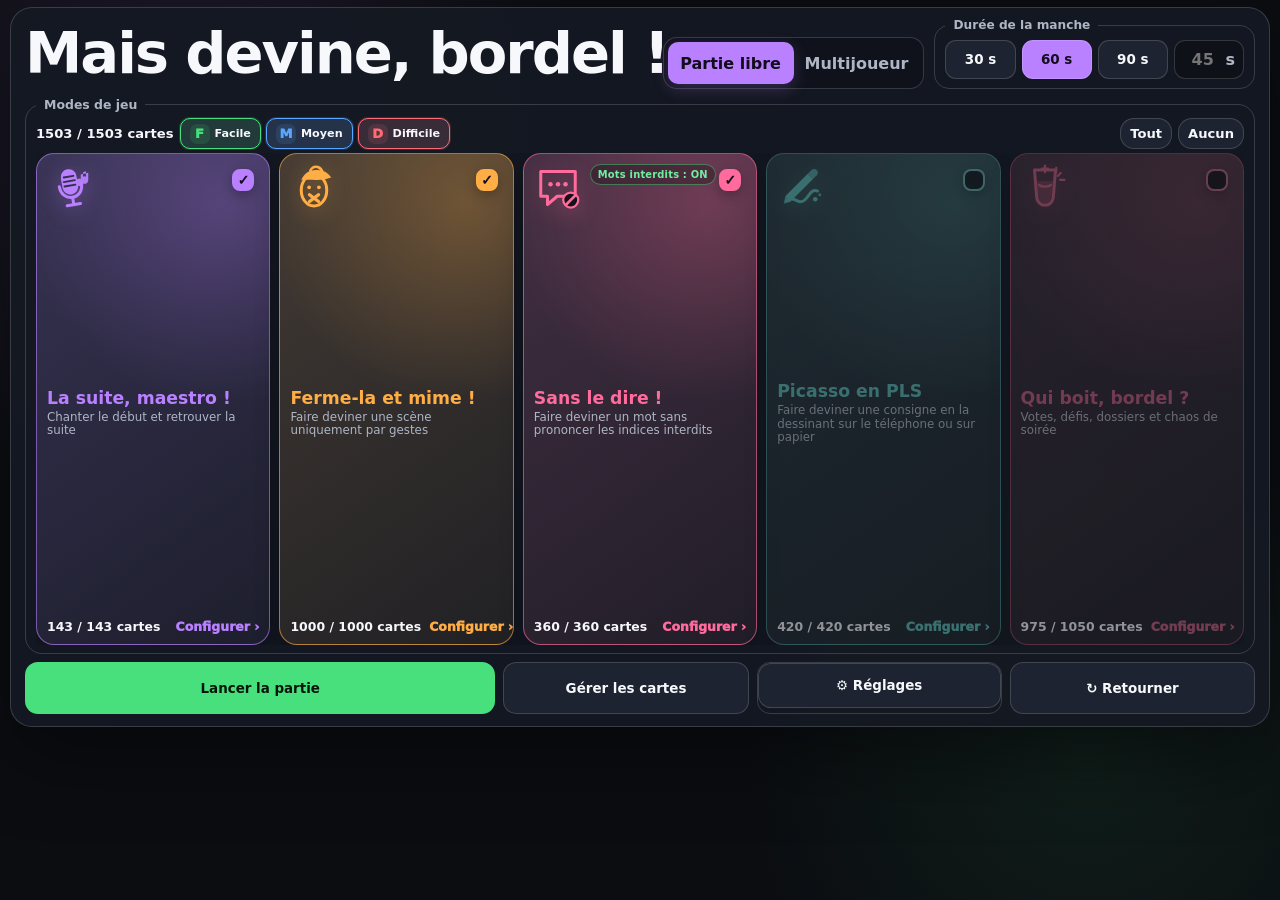
==== commit aa2ef9ee: "Add files via upload" ====
--- a/index.html
+++ b/index.html
@@ -9,15 +9,15 @@
   <link rel="manifest" href="./manifest.webmanifest">
   <link rel="icon" href="./assets/icons/icon-192.png">
   <link rel="apple-touch-icon" href="./assets/icons/icon-192.png">
-  <link rel="stylesheet" href="./assets/styles/foundation.css?v=090">
-  <link rel="stylesheet" href="./assets/styles/components.css?v=090">
-  <link rel="stylesheet" href="./assets/styles/screens/home.css?v=090">
-  <link rel="stylesheet" href="./assets/styles/screens/manager.css?v=090">
-  <link rel="stylesheet" href="./assets/styles/screens/game.css?v=090">
-  <link rel="stylesheet" href="./assets/styles/screens/results.css?v=090">
-  <link rel="stylesheet" href="./assets/styles/screens/drawing.css?v=090">
-  <link rel="stylesheet" href="./assets/styles/screens/multiplayer.css?v=090">
-  <link rel="stylesheet" href="./assets/styles/screens/drinking-game.css?v=090">
+  <link rel="stylesheet" href="./assets/styles/foundation.css?v=0951">
+  <link rel="stylesheet" href="./assets/styles/components.css?v=0951">
+  <link rel="stylesheet" href="./assets/styles/screens/home.css?v=0951">
+  <link rel="stylesheet" href="./assets/styles/screens/manager.css?v=0951">
+  <link rel="stylesheet" href="./assets/styles/screens/game.css?v=0951">
+  <link rel="stylesheet" href="./assets/styles/screens/results.css?v=0951">
+  <link rel="stylesheet" href="./assets/styles/screens/drawing.css?v=0951">
+  <link rel="stylesheet" href="./assets/styles/screens/multiplayer.css?v=0951">
+  <link rel="stylesheet" href="./assets/styles/screens/drinking-game.css?v=0951">
 </head>
 <body>
   <main id="app">
@@ -110,6 +110,15 @@
                   <p id="libraryLastChecked" class="library-last-checked">Dernière vérification : jamais</p>
                   <p id="libraryStatusMessage" class="library-status-message">Bibliothèques chargées.</p>
 
+                  <div class="card-removal-report-panel">
+                    <p id="cardRemovalReportStatus" class="card-removal-report-status">Aucune carte supprimée en jeu.</p>
+                    <div class="card-removal-report-actions">
+                      <button id="exportCardRemovalReportButton" class="secondary-button compact-button" type="button" disabled>Télécharger les cartes supprimées</button>
+                      <button id="clearCardRemovalReportButton" class="danger-button compact-button" type="button" disabled>Vider la liste</button>
+                    </div>
+                    <small>Le fichier ne contient aucun prénom de joueur. Il permet seulement d’identifier les cartes à revoir ou à retirer des JSON officiels.</small>
+                  </div>
+
                   <div class="advanced-actions">
                     <button id="checkLibrariesButton" class="secondary-button compact-button" type="button">Vérifier les mises à jour</button>
                     <button id="updateLibrariesButton" class="primary-button compact-button" type="button" disabled>Mettre à jour les bibliothèques</button>
@@ -177,36 +186,46 @@
 
     <section id="drinkingGameScreen" class="screen drinking-screen">
       <div class="drinking-shell drinking-game-shell">
-        <header class="drinking-game-header">
-          <div><span id="drinkingProgress">Carte 1/30</span><strong id="drinkingClock">—</strong></div>
-          <div id="drinkingRulesSummary" class="drinking-rules-summary"></div>
-          <button id="drinkingEndButton" class="danger-button compact-button" type="button">Fin</button>
-        </header>
-
         <article id="drinkingCard" class="drinking-card">
-          <div class="drinking-card-topline">
-            <span id="drinkingTheme" class="drinking-theme">Thème</span>
-            <span id="drinkingLevel" class="drinking-level">Pépouze</span>
-          </div>
+          <div class="drinking-card-hud">
+            <div class="drinking-progress-hud" aria-live="polite">
+              <span id="drinkingProgress">1 / 30 · 0 jouée</span>
+              <strong id="drinkingClock" class="hidden">—</strong>
+            </div>
+            <div class="drinking-card-topline">
+              <span id="drinkingTheme" class="drinking-theme">Thème</span>
+              <span id="drinkingLevel" class="drinking-level">Pépouze</span>
+            </div>
+            <div class="drinking-card-admin-actions">
+              <button id="drinkingDeleteCardButton" class="card-delete-button drinking-delete-card-button" type="button" aria-label="Supprimer cette carte" title="Supprimer cette carte">
+                <svg viewBox="0 0 24 24" aria-hidden="true"><path d="M9 3h6l1 2h4v2H4V5h4l1-2Zm-2 6h10l-1 11H8L7 9Zm3 2v7m4-7v7"/></svg>
+                <span class="card-delete-label">Suppr.</span>
+              </button>
+              <button id="drinkingEndButton" class="danger-button compact-button drinking-end-button" type="button">Fin</button>
+            </div>
+          </div>
+          <div id="drinkingSwipeLeftLabel" class="drinking-swipe-label drinking-swipe-label-left">NON</div>
+          <div id="drinkingSwipeRightLabel" class="drinking-swipe-label drinking-swipe-label-right">OUI</div>
           <p id="drinkingPrompt" class="drinking-prompt"></p>
-          <div id="drinkingPenaltyText" class="drinking-penalty-text"></div>
+
+          <div id="drinkingTargetPanel" class="drinking-target-panel hidden">
+            <p id="drinkingTargetLabel" class="drinking-resolution-label">Qui est concerné ?</p>
+            <div id="drinkingTargetChoices" class="drinking-target-choices"></div>
+          </div>
+
+          <div id="drinkingRuleReminder" class="drinking-card-rule-reminder hidden">
+            <div id="drinkingRulesSummary" class="drinking-rules-summary"></div>
+            <button id="drinkingRulePenaltyButton" class="secondary-button compact-button drinking-rule-penalty-button hidden" type="button" aria-label="Signaler un oubli de règle">Règle oubliée</button>
+          </div>
+
           <button id="drinkingChallengeTimerButton" class="mini-button hidden" type="button">Lancer le chrono</button>
           <div id="drinkingChallengeTimer" class="drinking-challenge-timer hidden"></div>
+
+          <div class="drinking-card-controls">
+            <button id="drinkingBackButton" class="secondary-button compact-button" type="button">↶ Retour</button>
+            <span class="drinking-swipe-help">Glisse la carte à gauche ou à droite</span>
+          </div>
         </article>
-
-        <section class="drinking-resolution-panel">
-          <div>
-            <p class="drinking-resolution-label">Qui prend la pénalité ?</p>
-            <div id="drinkingTargetChoices" class="drinking-target-choices"></div>
-          </div>
-          <div class="drinking-game-actions">
-            <button id="drinkingBackButton" class="secondary-button" type="button">↶ Retour</button>
-            <button id="drinkingSkipButton" class="secondary-button" type="button">Passer</button>
-            <button id="drinkingRulePenaltyButton" class="secondary-button" type="button">Oubli de règle</button>
-            <button id="drinkingNoPenaltyButton" class="primary-button" type="button">Validé · suivant</button>
-            <button id="drinkingApplyPenaltyButton" class="danger-button" type="button">Pénalité · suivant</button>
-          </div>
-        </section>
       </div>
     </section>
 
@@ -416,6 +435,10 @@
           </div>
 
           <p id="gameModeLabel" class="mode-label">DEVINER LES PAROLES</p>
+          <button id="deleteCurrentCardButton" class="card-delete-button game-delete-card-button" type="button" aria-label="Supprimer cette carte" title="Supprimer cette carte">
+            <svg viewBox="0 0 24 24" aria-hidden="true"><path d="M9 3h6l1 2h4v2H4V5h4l1-2Zm-2 6h10l-1 11H8L7 9Zm3 2v7m4-7v7"/></svg>
+            <span class="card-delete-label">Suppr.</span>
+          </button>
 
           <div id="lyricsGameContent" class="mode-card-content">
             <p id="promptText" class="prompt-text"></p>
@@ -482,6 +505,7 @@
             <button id="drawOnPhoneButton" class="primary-button draw-primary" type="button" disabled>Je gribouille ici</button>
             <button id="drawOnPaperButton" class="secondary-button" type="button" disabled>Je massacre une feuille</button>
             <button id="drawSkipRevealButton" class="danger-button" type="button" disabled>Passer ce dessin</button>
+            <button id="drawDeleteCardButton" class="danger-button draw-delete-card-button" type="button" disabled>Supprimer la carte</button>
           </div>
           <p class="draw-choice-note">Le chrono démarre seulement après le choix du support.</p>
         </div>
@@ -614,10 +638,10 @@
           <input id="modeEnabledInput" type="checkbox" checked>
         </label>
 
-        <section class="mode-rule-card">
-          <h3>Comment jouer ?</h3>
+        <details id="modeRuleDetails" class="mode-rule-card" open>
+          <summary><h3>Comment jouer ?</h3></summary>
           <ul id="modeRulesList"></ul>
-        </section>
+        </details>
 
         <section class="mode-setting-section">
           <div class="section-title-row">
@@ -886,7 +910,7 @@
 
   <script>
     (() => {
-      const VERSION_TOKEN = "090";
+      const VERSION_TOKEN = "0951";
       const recovery = document.querySelector("#bootRecovery");
       const message = document.querySelector("#bootRecoveryMessage");
       let bootFinished = false;
@@ -940,7 +964,7 @@
     })();
   </script>
   <script type="module" data-mdb-bootstrap>
-    import("./src/main.js?v=090").catch(error => window.MDB_BOOT_FAILURE(error));
+    import("./src/main.js?v=0951").catch(error => window.MDB_BOOT_FAILURE(error));
   </script>
 </body>
 </html>
--- a/assets/styles/components.css
+++ b/assets/styles/components.css
@@ -96,14 +96,61 @@
   filter: saturate(.55);
 }
 
+.mode-tile-selector {
+  position: absolute;
+  z-index: 4;
+  top: 4px;
+  right: 4px;
+  width: 44px;
+  height: 44px;
+  display: grid;
+  place-items: center;
+  border-radius: 14px;
+  cursor: pointer;
+  touch-action: manipulation;
+}
+
+.mode-tile-selector:hover {
+  background: color-mix(in srgb, var(--mode-color) 11%, transparent);
+}
+
 .mode-tile-check {
   position: absolute;
-  z-index: 3;
-  top: 10px;
-  right: 10px;
-  width: 25px;
-  height: 25px;
-  accent-color: var(--mode-color);
+  inset: 0;
+  width: 100%;
+  height: 100%;
+  margin: 0;
+  opacity: 0;
+  cursor: pointer;
+}
+
+.mode-tile-check-visual {
+  width: 24px;
+  height: 24px;
+  display: grid;
+  place-items: center;
+  border: 2px solid color-mix(in srgb, var(--mode-color) 72%, #fff 12%);
+  border-radius: 8px;
+  color: #130d1d;
+  background: rgba(8, 10, 14, .72);
+  box-shadow: 0 4px 12px rgba(0, 0, 0, .24);
+  font-size: .88rem;
+  font-weight: 1000;
+  pointer-events: none;
+}
+
+.mode-tile-check:checked + .mode-tile-check-visual {
+  background: var(--mode-color);
+  border-color: var(--mode-color);
+}
+
+.mode-tile-check:checked + .mode-tile-check-visual::after {
+  content: "✓";
+}
+
+.mode-tile-check:focus-visible + .mode-tile-check-visual {
+  outline: 3px solid var(--text);
+  outline-offset: 3px;
 }
 
 .mode-tile-open {
@@ -602,3 +649,130 @@
   transform:rotate(-8deg);
   box-shadow:0 0 28px rgba(185,129,255,.22);
 }
+
+
+/* V0.9.3 — densité téléphone paysage et fenêtres de mode */
+.mode-rule-card > summary{
+  display:flex;
+  align-items:center;
+  justify-content:space-between;
+  gap:10px;
+  cursor:pointer;
+  list-style:none;
+  user-select:none;
+}
+.mode-rule-card > summary::-webkit-details-marker{display:none}
+.mode-rule-card > summary::after{
+  content:"▾";
+  color:var(--muted);
+  font-size:.8rem;
+  transition:transform .15s ease;
+}
+.mode-rule-card:not([open]) > summary::after{transform:rotate(-90deg)}
+.mode-rule-card > summary h3{margin:0}
+
+@media (orientation:landscape) and (max-height:540px) and (min-width:600px){
+  .mode-config-dialog{
+    width:calc(100% - var(--safe-left) - var(--safe-right) - 10px);
+    max-width:1120px;
+    max-height:calc(100dvh - var(--safe-top) - var(--safe-bottom) - 8px);
+    border-radius:15px;
+  }
+  .mode-config-dialog form{
+    height:calc(100dvh - var(--safe-top) - var(--safe-bottom) - 8px);
+    max-height:none;
+  }
+  .mode-dialog-hero{
+    min-height:0;
+    padding:7px 42px 7px 9px;
+    grid-template-columns:36px minmax(0,1fr);
+    gap:7px;
+  }
+  .mode-dialog-icon{width:34px;height:34px;padding:3px}
+  .mode-dialog-title-line{font-size:.72rem;line-height:1.05}
+  .mode-dialog-title-line strong{font-size:1rem}
+  .mode-dialog-heading p:last-child{
+    margin:1px 0 0;
+    font-size:.67rem;
+    line-height:1.1;
+    white-space:nowrap;
+    overflow:hidden;
+    text-overflow:ellipsis;
+  }
+  .mode-dialog-close{top:2px;right:7px;font-size:1.65rem}
+  .mode-dialog-body{
+    padding:5px 7px;
+    scrollbar-gutter:stable;
+  }
+  .mode-enable-row,.special-option-row{
+    gap:8px;
+    padding:4px 7px;
+    border-radius:10px;
+  }
+  .mode-enable-row strong,.special-option-row strong{font-size:.78rem}
+  .mode-enable-row small,.special-option-row small{font-size:.65rem;line-height:1.1}
+  .mode-enable-row input,.special-option-row input{width:20px;height:20px}
+  .mode-rule-card,.mode-setting-section{
+    margin-top:4px;
+    padding:5px 7px;
+    border-radius:10px;
+  }
+  .mode-rule-card > summary{min-height:22px}
+  .mode-rule-card h3,.mode-setting-section h3{font-size:.8rem}
+  .mode-rule-card ul{
+    margin:5px 0 0;
+    padding-left:16px;
+    grid-template-columns:repeat(3,minmax(0,1fr));
+    gap:4px 12px;
+  }
+  .mode-rule-card li{font-size:.65rem;line-height:1.13}
+  .section-title-row{align-items:center;margin-bottom:5px}
+  .section-title-row p{display:none}
+  .section-mini-actions .mini-button{min-height:27px;padding:3px 7px;font-size:.68rem}
+  .difficulty-choice-grid{gap:5px}
+  .difficulty-choice{min-height:28px;gap:4px;border-radius:9px;font-size:.73rem}
+  .difficulty-choice input{width:15px;height:15px}
+  .mode-box-choice-grid{
+    grid-template-columns:repeat(auto-fit,minmax(135px,1fr));
+    gap:4px;
+  }
+  .mode-dialog-box-choice{
+    min-height:27px;
+    padding:2px 5px;
+    gap:5px;
+    border-radius:8px;
+    font-size:.69rem;
+  }
+  .mode-dialog-box-choice input{width:15px;height:15px}
+  .mode-dialog-box-choice small{font-size:.62rem}
+  .dialog-note{margin:4px 0;font-size:.65rem;line-height:1.1}
+  .mode-dialog-actions{padding:4px 7px max(4px,var(--safe-bottom))}
+  .mode-dialog-actions .primary-button{min-height:36px;padding:5px 12px;border-radius:10px;font-size:.84rem}
+}
+
+/* Signalement/suppression d’une carte depuis une partie */
+.card-delete-button{
+  display:inline-flex;
+  align-items:center;
+  justify-content:center;
+  gap:5px;
+  width:auto;
+  min-width:72px;
+  height:44px;
+  min-height:44px;
+  padding:8px 10px;
+  border:1px solid rgba(255,91,103,.72);
+  border-radius:12px;
+  color:#ffd4d8;
+  background:rgba(120,25,35,.88);
+  box-shadow:0 5px 16px rgba(0,0,0,.25);
+  backdrop-filter:blur(6px);
+  font-size:.72rem;
+  font-weight:950;
+  letter-spacing:.01em;
+  touch-action:manipulation;
+}
+.card-delete-button:hover,.card-delete-button:focus-visible{border-color:#ff9aa3;color:#fff;background:rgba(165,34,48,.94)}
+.card-delete-button:active{transform:scale(.95)}
+.card-delete-button svg{width:20px;height:20px;flex:0 0 20px;fill:none;stroke:currentColor;stroke-width:1.8;stroke-linecap:round;stroke-linejoin:round;pointer-events:none}
+.card-delete-label{display:inline;white-space:nowrap;pointer-events:none}
--- a/assets/styles/screens/home.css
+++ b/assets/styles/screens/home.css
@@ -123,7 +123,7 @@
   border-radius:18px;
 }
 .mode-tile-open{min-height:0;height:100%;gap:5px}
-.mode-tile-check{top:8px;right:8px;width:22px;height:22px}
+.mode-tile-selector{top:4px;right:4px}.mode-tile-check-visual{width:22px;height:22px}
 .mode-tile-icon{width:48px;height:48px}
 .mode-tile-text strong{font-size:clamp(.88rem,1.8vw,1.08rem)}
 .mode-tile-text small{margin-top:3px;font-size:clamp(.64rem,1.2vw,.74rem);line-height:1.15}
@@ -656,3 +656,95 @@
   .mode-tile-status-badges{left:54px;top:8px}
   .mode-status-badge{font-size:.55rem;padding:3px 5px}
 }
+
+
+/* V0.9.3 — accueil réellement compact sur téléphone paysage */
+@media (orientation:landscape) and (max-height:540px) and (min-width:600px){
+  #homeScreen{
+    align-items:stretch;
+    overflow:hidden;
+    padding:max(3px,var(--safe-top)) max(5px,var(--safe-right)) max(3px,var(--safe-bottom)) max(5px,var(--safe-left));
+  }
+  .home-card{
+    width:100%;
+    height:100%;
+    min-height:0;
+    padding:5px 7px;
+    gap:4px;
+    border-radius:14px;
+    overflow:hidden;
+  }
+  .home-topbar{
+    grid-template-columns:minmax(190px,.7fr) minmax(480px,1.3fr);
+    gap:6px;
+    min-height:0;
+  }
+  .home-brand{min-height:34px;overflow:hidden}
+  .home-brand h1{font-size:clamp(1.25rem,3vw,1.75rem);letter-spacing:-.025em}
+  .home-brand .intro,.home-brand .quick-rules,.home-brand .eyebrow{display:none}
+  .home-top-controls{grid-template-columns:auto minmax(330px,1fr);gap:5px;align-items:center}
+  .play-type-switch{padding:2px;border-radius:10px}
+  .play-type-button{min-height:31px;padding:3px 7px;border-radius:8px;font-size:.7rem}
+  .home-timer-settings{min-height:0;padding:3px 5px 4px;border-radius:10px}
+  .home-timer-settings legend{font-size:.62rem;line-height:1}
+  .home-timer-settings .preset-row{gap:4px}
+  .home-timer-settings .duration-btn,.custom-duration-chip{min-height:30px;padding:3px 5px;border-radius:8px;font-size:.7rem}
+  .custom-duration-chip input{width:30px;font-size:.7rem}
+  .mode-selection-panel{min-height:0;padding:4px 6px 5px;border-radius:12px;overflow:hidden}
+  .mode-selection-panel legend{font-size:.64rem;line-height:1}
+  .selection-topline{min-height:24px;margin:0 0 3px;font-size:.7rem;align-items:center;flex-direction:row}
+  .selection-summary{gap:5px;flex-wrap:nowrap}
+  .global-difficulty-choices{gap:3px}
+  .global-difficulty-chip{min-height:25px;padding:2px 4px;border-radius:7px}
+  .global-difficulty-chip span{width:17px;height:17px;border-radius:5px;font-size:.68rem}
+  .selection-actions{gap:3px}
+  .selection-topline .mini-button{min-height:25px;padding:2px 6px;border-radius:8px;font-size:.66rem}
+  .mode-app-grid{
+    height:100%;
+    min-height:0;
+    grid-template-columns:repeat(var(--mode-count),minmax(125px,1fr));
+    gap:5px;
+    overflow-x:auto;
+    overflow-y:hidden;
+  }
+  .mode-app-tile,.mode-app-card{
+    min-height:0!important;
+    height:100%;
+    padding:5px 6px;
+    border-radius:12px;
+  }
+  .mode-tile-open{min-height:0;height:100%;gap:2px}
+  .mode-tile-selector{top:1px;right:1px;width:44px;height:44px}.mode-tile-check-visual{width:19px;height:19px;border-radius:6px;font-size:.7rem}
+  .mode-tile-icon{width:30px;height:30px}
+  .mode-tile-status-badges{top:5px;left:39px;gap:3px}
+  .mode-status-badge{padding:2px 4px;font-size:.48rem}
+  .mode-hot-badge{width:23px;height:23px;font-size:.76rem}
+  .mode-tile-text strong{font-size:clamp(.68rem,1.55vw,.82rem);line-height:1.02}
+  .mode-tile-text small{display:none}
+  .mode-tile-footer{margin-top:1px;gap:3px;flex-wrap:nowrap}
+  .mode-tile-count,.mode-tile-chevron{font-size:clamp(.55rem,1.15vw,.66rem)}
+  .mode-tile-chevron{margin-left:auto;width:auto}
+  .mode-difficulty-badge{width:17px;height:17px;border-radius:6px;font-size:.53rem}
+  .home-action-bar{min-height:36px;gap:4px;flex-wrap:nowrap}
+  .home-start-button{flex:1.7 1 220px}
+  .home-compact-button,.home-action-bar>.settings-panel{flex:1 1 120px}
+  .home-action-bar .primary-button,.home-action-bar .secondary-button,.home-action-bar .settings-panel>summary{
+    min-height:34px;
+    padding:4px 7px;
+    border-radius:9px;
+    font-size:.7rem;
+  }
+  .home-action-bar .settings-panel[open]{inset:max(4px,var(--safe-top)) max(5px,var(--safe-right)) max(4px,var(--safe-bottom)) max(5px,var(--safe-left))}
+}
+
+.card-removal-report-panel{
+  margin:12px 0;
+  padding:11px;
+  border:1px solid rgba(255,107,114,.28);
+  border-radius:12px;
+  background:rgba(255,91,103,.055);
+}
+.card-removal-report-status{margin:0 0 8px;font-weight:900;color:#ffc0c5}
+.card-removal-report-actions{display:grid;grid-template-columns:minmax(0,1.6fr) minmax(120px,.7fr);gap:8px}
+.card-removal-report-panel small{display:block;margin-top:8px;color:var(--muted);line-height:1.35}
+@media(max-width:620px){.card-removal-report-actions{grid-template-columns:1fr}}
--- a/assets/styles/screens/manager.css
+++ b/assets/styles/screens/manager.css
@@ -22,3 +22,16 @@
 .icon-button{min-height:34px;padding:6px 9px;border-radius:10px;background:var(--panel-3);color:var(--text);border:1px solid var(--outline);font-size:.78rem;font-weight:800}
 .icon-button.danger{color:var(--red)}
 .empty-list{margin:0;padding:24px;color:var(--muted);text-align:center}
+
+
+/* V0.9.3 — gestionnaire compact sur téléphone paysage */
+@media (orientation:landscape) and (max-height:540px) and (min-width:600px){
+  #manageScreen{padding:max(3px,var(--safe-top)) max(5px,var(--safe-right)) max(3px,var(--safe-bottom)) max(5px,var(--safe-left))}
+  .manage-card{padding:6px 8px;border-radius:14px}
+  .manage-card h2{font-size:1.25rem}
+  .mode-tab{min-height:31px;font-size:.68rem}
+  .manage-stats{margin:4px 2px;font-size:.7rem}
+  .manage-card-row{gap:6px;padding:5px 7px}
+  .manage-card-main{font-size:.7rem}
+  .icon-button{min-height:27px;padding:3px 6px;font-size:.64rem}
+}
--- a/assets/styles/screens/game.css
+++ b/assets/styles/screens/game.css
@@ -48,3 +48,103 @@
 .pause-overlay{position:fixed;inset:0;z-index:20;background:rgba(4,5,8,.88);display:flex;flex-direction:column;align-items:center;justify-content:center;gap:24px}
 .pause-overlay p{margin:0;font-size:clamp(4rem,20vw,10rem);font-weight:1000}
 
+
+
+/* V0.9.4 — HUD superposé et carte presque plein écran sur téléphone paysage */
+@media (orientation:landscape) and (max-height:540px) and (min-width:600px){
+  #gameScreen{
+    position:relative;
+    display:grid;
+    grid-template: minmax(0,1fr) / minmax(0,1fr);
+    gap:0;
+    padding:max(3px,var(--safe-top)) max(5px,var(--safe-right)) max(3px,var(--safe-bottom)) max(5px,var(--safe-left));
+    overflow:hidden;
+  }
+  #gameScreen>.swipe-stage,
+  #gameScreen>.game-header,
+  #gameScreen>.game-controls{grid-area:1/1}
+  #gameScreen>.swipe-stage{z-index:1;min-width:0;min-height:0;overflow:hidden}
+  .game-card{
+    width:100%;
+    max-width:none;
+    height:100%;
+    border-radius:16px;
+    padding:50px 60px 54px;
+  }
+  .game-header{
+    z-index:4;
+    align-self:start;
+    justify-self:start;
+    width:auto;
+    min-height:0;
+    display:flex;
+    gap:4px;
+    padding:5px;
+    pointer-events:none;
+  }
+  .time-block,.score-block{
+    min-width:54px;
+    min-height:34px;
+    padding:3px 7px;
+    gap:4px;
+    border-radius:10px;
+    background:rgba(13,16,22,.76);
+    box-shadow:0 4px 14px rgba(0,0,0,.24);
+    backdrop-filter:blur(5px);
+  }
+  .header-label{font-size:.52rem;letter-spacing:.05em}
+  .time-display,.score-block>span:last-child{font-size:.92rem;line-height:1}
+  .mode-label{
+    top:10px;
+    left:190px;
+    right:12px;
+    text-align:right;
+    font-size:clamp(.68rem,1.6vw,.86rem);
+    letter-spacing:.08em;
+  }
+  .card-meta{
+    left:64px;
+    right:64px;
+    bottom:53px;
+    gap:0;
+    font-size:clamp(.58rem,1.25vw,.72rem);
+  }
+  .game-controls{
+    z-index:5;
+    align-self:end;
+    justify-self:center;
+    width:min(630px,calc(100% - 10px));
+    min-height:0;
+    grid-template-columns:repeat(4,minmax(0,1fr));
+    gap:4px;
+    padding:5px;
+    pointer-events:none;
+  }
+  .control-button{
+    min-height:44px;
+    padding:4px 7px;
+    border-radius:10px;
+    background:rgba(18,22,30,.84);
+    box-shadow:0 4px 14px rgba(0,0,0,.24);
+    backdrop-filter:blur(5px);
+    font-size:clamp(.62rem,1.45vw,.76rem);
+    pointer-events:auto;
+  }
+  .swipe-guide{width:clamp(42px,7vw,62px)}
+  .swipe-guide-left{padding-left:6px}.swipe-guide-right{padding-right:6px}
+  .guide-word{font-size:.58rem}
+}
+
+@media (orientation:landscape) and (max-height:390px) and (min-width:600px){
+  .game-card{padding:47px 54px 51px}
+  .time-block,.score-block{min-width:50px;min-height:32px;padding:2px 6px}
+  .mode-label{left:174px;top:9px}
+  .card-meta{bottom:50px;font-size:.56rem}
+  .control-button{min-height:44px}
+}
+
+.game-delete-card-button{position:absolute;z-index:7;top:9px;right:9px}
+@media (orientation:landscape) and (max-height:540px) and (min-width:600px){
+  .game-delete-card-button{top:5px;right:5px;min-width:70px;height:44px;padding:8px 9px;border-radius:10px}
+  .mode-label{right:82px}
+}
--- a/assets/styles/screens/drawing.css
+++ b/assets/styles/screens/drawing.css
@@ -37,7 +37,7 @@
 .draw-reveal-prompt-button.revealed small{display:none}
 .draw-reveal-meta{min-height:1.2em;margin:0;color:#b9fff8;font-weight:850}
 .draw-rule-reminder{margin:13px auto 0;color:var(--muted);font-size:.9rem}
-.draw-reveal-actions{display:grid;grid-template-columns:repeat(3,minmax(0,1fr));gap:10px;margin-top:18px}
+.draw-reveal-actions{display:grid;grid-template-columns:repeat(4,minmax(0,1fr));gap:10px;margin-top:18px}
 .draw-reveal-actions button:disabled{opacity:.32;filter:saturate(.25);cursor:not-allowed}
 .draw-choice-note{margin:10px 0 0;color:var(--muted);font-size:.78rem}
 
@@ -112,3 +112,20 @@
   0%{transform:scale(.96);filter:brightness(1.35)}
   100%{transform:scale(1);filter:brightness(1)}
 }
+
+
+/* V0.9.3 — réglages Dessin compacts sur téléphone paysage */
+@media (orientation:landscape) and (max-height:540px) and (min-width:600px){
+  .draw-config-group{padding:6px;border-radius:9px}
+  .draw-config-group+.draw-config-group{margin-top:5px}
+  .draw-config-heading{margin-bottom:4px}
+  .draw-config-heading h4{font-size:.74rem}
+  .draw-config-heading p{display:none}
+  .draw-attempt-setting,.draw-mixed-grid label,.draw-config-grid label{gap:3px;font-size:.68rem}
+  .draw-config-grid,.draw-mixed-grid{gap:5px}
+  .draw-config-grid input,.draw-config-grid select,.draw-attempt-setting select,.draw-mixed-grid select{min-height:30px;padding:4px 6px;border-radius:8px}
+  .draw-penalty-preview{min-height:30px;padding:4px 7px;font-size:.66rem}
+  .draw-arrival-option,.draw-sound-option{margin-top:5px}
+}
+
+.draw-delete-card-button{color:#ffd4d7;border-color:rgba(255,91,103,.58);background:rgba(120,25,35,.72)}
--- a/assets/styles/screens/multiplayer.css
+++ b/assets/styles/screens/multiplayer.css
@@ -364,3 +364,37 @@
 @media (max-width:680px), (orientation:portrait){
   .multiplayer-flow-choices{grid-template-columns:1fr}
 }
+
+
+/* V0.9.3 — préparation multijoueur compacte sur téléphone paysage */
+@media (orientation:landscape) and (max-height:540px) and (min-width:600px){
+  .multiplayer-screen{padding:max(3px,var(--safe-top)) max(5px,var(--safe-right)) max(3px,var(--safe-bottom)) max(5px,var(--safe-left));overflow:hidden}
+  .multiplayer-shell{width:100%;height:100%;min-height:0;border-radius:14px}
+  .multiplayer-setup-shell{display:grid;grid-template-rows:auto minmax(0,1fr);overflow:hidden;padding:0;gap:0}
+  .multiplayer-header{padding:5px 8px;gap:7px}
+  .multiplayer-header .eyebrow{display:none}
+  .multiplayer-header h2{font-size:1.2rem}
+  .multiplayer-header .compact-button{min-height:31px;padding:3px 7px;font-size:.7rem}
+  .multiplayer-mode-summary{gap:3px;max-width:48%;overflow-x:auto}
+  .mode-route-item{padding:3px 5px;border-radius:8px}.mode-route-icon{width:17px;height:17px}
+  .multiplayer-setup-grid{min-height:0;height:100%;grid-template-columns:.92fr 1.08fr;gap:6px;padding:6px;overflow:hidden}
+  .multiplayer-panel{min-height:0;padding:7px;border-radius:10px;overflow:auto}
+  .multiplayer-panel-title{margin-bottom:4px}
+  .multiplayer-panel-title h3{font-size:.85rem}.multiplayer-panel-title p{display:none}
+  .multiplayer-player-list{gap:3px}
+  .multiplayer-player-row{padding:3px;gap:4px;border-radius:8px}
+  .multiplayer-player-number{width:23px;height:23px;font-size:.66rem}
+  .multiplayer-player-row input{padding:5px 7px;border-radius:7px;font-size:.72rem}
+  .multiplayer-player-actions .mini-button{min-height:26px;min-width:26px;padding:2px 4px;font-size:.62rem}
+  .multiplayer-flow-choices,.multiplayer-order-choices{gap:5px}
+  .multiplayer-flow-card,.multiplayer-order-card{padding:6px 7px;border-radius:9px}
+  .multiplayer-flow-card strong,.multiplayer-order-card strong{font-size:.75rem}
+  .multiplayer-flow-card small,.multiplayer-order-card small{font-size:.61rem;line-height:1.08}
+  .multiplayer-flow-card input,.multiplayer-order-card input{width:16px;height:16px;top:6px;right:6px}
+  .multiplayer-setting-row{padding:5px 7px;border-radius:8px}
+  .multiplayer-setting-row strong{font-size:.73rem}.multiplayer-setting-row small{display:none}
+  .multiplayer-setting-row select{padding:4px 6px;font-size:.7rem}
+  .multiplayer-estimate{padding:5px 7px;font-size:.67rem}
+  .multiplayer-estimate span{font-size:.61rem}
+  .multiplayer-start-button{min-height:34px;margin-top:4px;padding:4px 8px;font-size:.75rem}
+}
--- a/assets/styles/screens/drinking-game.css
+++ b/assets/styles/screens/drinking-game.css
@@ -1,55 +1,883 @@
-.drinking-screen{padding:clamp(8px,1.5vw,18px);overflow:auto;background:radial-gradient(circle at 15% 15%,rgba(255,71,126,.12),transparent 38%),var(--bg)}
-.drinking-shell{width:min(1320px,100%);min-height:100%;margin:auto;border:1px solid rgba(255,71,126,.28);border-radius:24px;background:linear-gradient(145deg,rgba(24,27,35,.98),rgba(13,15,20,.98));box-shadow:0 26px 70px rgba(0,0,0,.42)}
-.drinking-header,.drinking-game-header,.drinking-results-header{display:flex;align-items:center;justify-content:space-between;gap:16px;padding:18px 20px;border-bottom:1px solid var(--outline)}
-.drinking-header h2,.drinking-results-header h2{margin:0;font-size:clamp(2rem,5vw,3.8rem)}
-.drinking-hot-badge{padding:8px 13px;border-radius:999px;color:#ff72ba;border:1px solid rgba(255,82,164,.55);background:rgba(255,55,145,.12);box-shadow:0 0 18px rgba(255,55,145,.28);font-weight:900}
-.drinking-setup-grid{display:grid;grid-template-columns:1.15fr .85fr;gap:14px;padding:14px}
-.drinking-panel{padding:16px;border:1px solid var(--outline);border-radius:18px;background:rgba(255,255,255,.025)}
-.drinking-panel h3{margin:0 0 12px;font-size:1.35rem}
-.drinking-player-list{display:grid;gap:8px;margin-top:12px}
-.drinking-player-row{display:grid;grid-template-columns:34px minmax(120px,1fr) auto 42px;gap:8px;align-items:center;padding:8px;border:1px solid var(--outline);border-radius:13px;background:rgba(0,0,0,.18)}
-.drinking-player-number{display:grid;place-items:center;width:30px;height:30px;border-radius:50%;background:rgba(255,71,126,.14);color:#ff86ad;font-weight:900}
-.drinking-player-row input[type="text"]{min-width:0}
-.team-soft-toggle{display:flex;align-items:center;gap:7px;padding:7px 10px;border:1px solid rgba(88,166,255,.28);border-radius:11px;background:rgba(88,166,255,.07);white-space:nowrap;font-weight:850}
-.team-soft-toggle input{width:19px;height:19px}
-.danger-mini{color:#ff8a93}
-.drinking-end-type{display:grid;grid-template-columns:1fr 1fr;gap:8px;margin-bottom:12px}
-.drinking-end-type label{position:relative}
-.drinking-end-type input{position:absolute;opacity:0}
-.drinking-end-type span{display:block;padding:11px;border:1px solid var(--outline);border-radius:12px;text-align:center;font-weight:900;cursor:pointer}
-.drinking-end-type input:checked+span{color:#180d13;background:#ff5a8d;border-color:#ff79a4}
-.drinking-format-grid{display:grid;grid-template-columns:1fr 1fr;gap:10px}
-.drinking-format-grid label{display:grid;gap:6px;color:var(--muted);font-weight:800}
-.drinking-penalty-preview{margin:12px 0;padding:11px;border-radius:12px;background:rgba(255,71,126,.08);color:#ffc0d4;font-size:.88rem;line-height:1.35}
-.drinking-options-panel .primary-button{width:100%;margin-top:6px}
-.drinking-game-shell{display:grid;grid-template-rows:auto minmax(0,1fr) auto;min-height:calc(100vh - 24px);overflow:hidden}
-.drinking-game-header{padding:10px 14px}
-.drinking-game-header>div:first-child{display:flex;gap:14px;align-items:center}.drinking-game-header strong{font-size:1.35rem;color:#ff82ad}
-.drinking-rules-summary{display:flex;gap:6px;min-width:0;overflow-x:auto}
-.drinking-rules-summary span{max-width:340px;padding:6px 9px;border:1px solid rgba(255,173,69,.35);border-radius:999px;background:rgba(255,173,69,.08);white-space:nowrap;overflow:hidden;text-overflow:ellipsis;font-size:.72rem}
-.drinking-card{align-self:stretch;margin:14px;padding:clamp(18px,3vw,34px);display:flex;flex-direction:column;justify-content:center;gap:18px;border:1px solid rgba(255,71,126,.38);border-radius:24px;background:radial-gradient(circle at 10% 8%,rgba(255,71,126,.22),transparent 42%),linear-gradient(145deg,#221823,#151820)}
-.drinking-card.hot-card{border-color:rgba(255,55,145,.72);box-shadow:0 0 25px rgba(255,55,145,.18)}
-.drinking-card-topline{display:flex;justify-content:space-between;gap:12px;align-items:center}
-.drinking-theme,.drinking-level{padding:6px 10px;border-radius:999px;font-size:.74rem;font-weight:950;text-transform:uppercase;letter-spacing:.08em}
-.drinking-theme{color:#ff9cbc;background:rgba(255,71,126,.1)}
-.drinking-level{color:var(--difficulty-color,#fff);border:1px solid color-mix(in srgb,var(--difficulty-color,#fff) 48%,transparent)}
-.drinking-prompt{margin:0;text-align:center;font-size:clamp(1.7rem,4.5vw,4.2rem);font-weight:950;line-height:1.08;text-wrap:balance}
-.drinking-penalty-text{text-align:center;color:#ffd1df;font-weight:850}
-.drinking-challenge-timer{align-self:center;font-size:clamp(2rem,6vw,5rem);font-weight:950;color:#ffad45}
-.drinking-resolution-panel{display:grid;grid-template-columns:minmax(0,1fr) auto;gap:12px;padding:12px 14px;border-top:1px solid var(--outline);background:rgba(0,0,0,.17)}
-.drinking-resolution-label{margin:0 0 7px;color:var(--muted);font-size:.76rem;font-weight:850}
-.drinking-target-choices{display:flex;gap:7px;overflow-x:auto;padding-bottom:2px}
-.drinking-target-chip{padding:8px 11px;border:1px solid var(--outline);border-radius:999px;background:rgba(255,255,255,.03);color:var(--muted);font-weight:900;white-space:nowrap}
-.drinking-target-chip.selected{color:#160d12;background:#ff6b9c;border-color:#ff9bbb}
-.drinking-game-actions{display:flex;gap:7px;align-items:flex-end}.drinking-game-actions button{min-height:42px;padding:8px 11px;font-size:.76rem}
-.drinking-results-shell{padding-bottom:18px}.drinking-results-header{display:block;text-align:center}.drinking-results-header p{margin:5px 0;color:var(--muted)}
-.drinking-ranking{display:grid;gap:9px;padding:16px}
-.drinking-ranking-row{display:grid;grid-template-columns:52px minmax(0,1fr) auto;align-items:center;gap:12px;padding:13px 15px;border:1px solid var(--outline);border-radius:16px;background:rgba(255,255,255,.025)}
-.drinking-ranking-row.winner{border-color:rgba(72,224,125,.5);background:rgba(72,224,125,.07)}
-.drinking-rank{display:grid;place-items:center;width:42px;height:42px;border-radius:50%;background:rgba(255,71,126,.13);font-size:1.2rem;font-weight:950}.drinking-ranking-row.winner .drinking-rank{background:#48e07d;color:#0d1610}
-.drinking-ranking-row div:nth-child(2){display:flex;flex-direction:column}.drinking-ranking-row small{color:var(--muted)}
-.drinking-ranking-stats{display:flex;gap:7px;flex-wrap:wrap;justify-content:flex-end}.drinking-ranking-stats span{padding:6px 8px;border-radius:999px;background:rgba(255,255,255,.05);font-size:.75rem;font-weight:850}
-.drinking-results-actions{display:flex;justify-content:center;gap:10px;padding:0 16px}.drinking-results-actions button{min-width:180px}
-.drinking-hot-option strong{color:#ff67ad;text-shadow:0 0 10px rgba(255,55,145,.5)}
-@media(max-width:900px){.drinking-setup-grid{grid-template-columns:1fr}.drinking-resolution-panel{grid-template-columns:1fr}.drinking-game-actions{overflow-x:auto}.drinking-game-actions button{flex:0 0 auto}.drinking-player-row{grid-template-columns:30px minmax(110px,1fr) auto 38px}}
-@media(max-height:520px) and (orientation:landscape){.drinking-header{padding:8px 12px}.drinking-header h2{font-size:1.8rem}.drinking-setup-grid{grid-template-columns:1.1fr .9fr;padding:8px}.drinking-panel{padding:10px}.drinking-player-row{padding:5px}.drinking-card{margin:7px;padding:14px;gap:9px}.drinking-prompt{font-size:clamp(1.35rem,4vw,2.4rem)}.drinking-resolution-panel{padding:7px 9px}.drinking-game-header{padding:6px 9px}}
+.drinking-screen {
+  padding: clamp(8px, 1.5vw, 18px);
+  overflow: auto;
+  background:
+    radial-gradient(circle at 15% 15%, rgba(255, 71, 126, .12), transparent 38%),
+    var(--bg);
+}
+
+.drinking-shell {
+  width: min(1320px, 100%);
+  min-height: 100%;
+  margin: auto;
+  border: 1px solid rgba(255, 71, 126, .28);
+  border-radius: 24px;
+  background: linear-gradient(145deg, rgba(24, 27, 35, .98), rgba(13, 15, 20, .98));
+  box-shadow: 0 26px 70px rgba(0, 0, 0, .42);
+}
+
+.drinking-header,
+.drinking-game-header,
+.drinking-results-header {
+  display: flex;
+  align-items: center;
+  justify-content: space-between;
+  gap: 16px;
+  padding: 18px 20px;
+  border-bottom: 1px solid var(--outline);
+}
+
+.drinking-header h2,
+.drinking-results-header h2 {
+  margin: 0;
+  font-size: clamp(2rem, 5vw, 3.8rem);
+}
+
+.drinking-hot-badge {
+  padding: 8px 13px;
+  border: 1px solid rgba(255, 82, 164, .55);
+  border-radius: 999px;
+  color: #ff72ba;
+  background: rgba(255, 55, 145, .12);
+  box-shadow: 0 0 18px rgba(255, 55, 145, .28);
+  font-weight: 900;
+}
+
+.drinking-setup-grid {
+  display: grid;
+  grid-template-columns: 1.15fr .85fr;
+  gap: 14px;
+  padding: 14px;
+}
+
+.drinking-panel {
+  padding: 16px;
+  border: 1px solid var(--outline);
+  border-radius: 18px;
+  background: rgba(255, 255, 255, .025);
+}
+
+.drinking-panel h3 {
+  margin: 0 0 12px;
+  font-size: 1.35rem;
+}
+
+.drinking-player-list {
+  display: grid;
+  gap: 8px;
+  margin-top: 12px;
+}
+
+.drinking-player-row {
+  display: grid;
+  grid-template-columns: 34px minmax(120px, 1fr) auto 42px;
+  gap: 8px;
+  align-items: center;
+  padding: 8px;
+  border: 1px solid var(--outline);
+  border-radius: 13px;
+  background: rgba(0, 0, 0, .18);
+}
+
+.drinking-player-number {
+  display: grid;
+  place-items: center;
+  width: 30px;
+  height: 30px;
+  border-radius: 50%;
+  color: #ff86ad;
+  background: rgba(255, 71, 126, .14);
+  font-weight: 900;
+}
+
+.drinking-player-row input[type="text"] {
+  min-width: 0;
+}
+
+.team-soft-toggle {
+  display: flex;
+  align-items: center;
+  gap: 7px;
+  padding: 7px 10px;
+  border: 1px solid rgba(88, 166, 255, .28);
+  border-radius: 11px;
+  background: rgba(88, 166, 255, .07);
+  white-space: nowrap;
+  font-weight: 850;
+}
+
+.team-soft-toggle input {
+  width: 19px;
+  height: 19px;
+}
+
+.danger-mini {
+  color: #ff8a93;
+}
+
+.drinking-end-type {
+  display: grid;
+  grid-template-columns: 1fr 1fr;
+  gap: 8px;
+  margin-bottom: 12px;
+}
+
+.drinking-end-type label {
+  position: relative;
+}
+
+.drinking-end-type input {
+  position: absolute;
+  opacity: 0;
+}
+
+.drinking-end-type span {
+  display: block;
+  padding: 11px;
+  border: 1px solid var(--outline);
+  border-radius: 12px;
+  text-align: center;
+  font-weight: 900;
+  cursor: pointer;
+}
+
+.drinking-end-type input:checked + span {
+  color: #180d13;
+  background: #ff5a8d;
+  border-color: #ff79a4;
+}
+
+.drinking-format-grid {
+  display: grid;
+  grid-template-columns: 1fr 1fr;
+  gap: 10px;
+}
+
+.drinking-format-grid label {
+  display: grid;
+  gap: 6px;
+  color: var(--muted);
+  font-weight: 800;
+}
+
+.drinking-penalty-preview {
+  margin: 12px 0;
+  padding: 11px;
+  border-radius: 12px;
+  color: #ffc0d4;
+  background: rgba(255, 71, 126, .08);
+  font-size: .88rem;
+  line-height: 1.35;
+}
+
+.drinking-options-panel .primary-button {
+  width: 100%;
+  margin-top: 6px;
+}
+
+.drinking-game-shell {
+  width: 100%;
+  height: 100%;
+  min-height: 0;
+  display: flex;
+  overflow: hidden;
+  border: 0;
+  border-radius: 0;
+  background: transparent;
+  box-shadow: none;
+}
+
+.drinking-card-hud {
+  flex: 0 0 auto;
+  display: grid;
+  grid-template-columns: auto minmax(0, 1fr) auto;
+  align-items: center;
+  gap: 10px;
+  min-width: 0;
+}
+
+.drinking-progress-hud {
+  display: flex;
+  align-items: center;
+  gap: 8px;
+  min-height: 38px;
+  padding: 6px 10px;
+  border: 1px solid rgba(255, 255, 255, .13);
+  border-radius: 12px;
+  background: rgba(0, 0, 0, .22);
+  font-size: .82rem;
+  font-weight: 900;
+  white-space: nowrap;
+}
+
+.drinking-progress-hud strong {
+  color: #ff82ad;
+  font-size: 1rem;
+}
+
+.drinking-end-button {
+  min-width: 58px;
+}
+
+.drinking-card {
+  --drinking-swipe-progress: 0;
+  position: relative;
+  flex: 1 1 auto;
+  align-self: stretch;
+  display: flex;
+  flex-direction: column;
+  justify-content: center;
+  gap: clamp(12px, 2vh, 20px);
+  min-width: 0;
+  min-height: 0;
+  height: 100%;
+  margin: 0;
+  padding: clamp(14px, 2.4vw, 28px);
+  overflow: hidden;
+  border: 1px solid rgba(255, 71, 126, .38);
+  border-radius: 24px;
+  background:
+    radial-gradient(circle at 10% 8%, rgba(255, 71, 126, .22), transparent 42%),
+    linear-gradient(145deg, #221823, #151820);
+  touch-action: none;
+  user-select: none;
+  -webkit-user-select: none;
+  will-change: transform, opacity;
+}
+
+.drinking-card.hot-card {
+  border-color: rgba(255, 55, 145, .72);
+  box-shadow: 0 0 25px rgba(255, 55, 145, .18);
+}
+
+.drinking-card.drinking-swiping-right {
+  border-color: rgba(72, 224, 125, .95);
+  box-shadow:
+    inset 0 0 0 9999px rgba(72, 224, 125, var(--drinking-swipe-progress)),
+    0 22px 70px rgba(0, 0, 0, .36);
+}
+
+.drinking-card.drinking-swiping-left {
+  border-color: rgba(255, 91, 103, .95);
+  box-shadow:
+    inset 0 0 0 9999px rgba(255, 91, 103, var(--drinking-swipe-progress)),
+    0 22px 70px rgba(0, 0, 0, .36);
+}
+
+.drinking-card.drinking-swipe-animating {
+  transition: transform .18s ease, opacity .18s ease;
+}
+
+.drinking-card-topline {
+  min-width: 0;
+  display: flex;
+  align-items: center;
+  justify-content: center;
+  gap: 8px;
+}
+
+.drinking-theme,
+.drinking-level {
+  padding: 6px 10px;
+  border-radius: 999px;
+  font-size: .74rem;
+  font-weight: 950;
+  text-transform: uppercase;
+  letter-spacing: .08em;
+}
+
+.drinking-theme {
+  color: #ff9cbc;
+  background: rgba(255, 71, 126, .1);
+}
+
+.drinking-level {
+  color: var(--difficulty-color, #fff);
+  border: 1px solid color-mix(in srgb, var(--difficulty-color, #fff) 48%, transparent);
+}
+
+.drinking-prompt {
+  width: min(1180px, 100%);
+  margin: auto;
+  color: #fff;
+  text-align: center;
+  font-size: clamp(1.65rem, 4.25vw, 4rem);
+  font-weight: 950;
+  line-height: 1.08;
+  overflow-wrap: anywhere;
+  text-wrap: balance;
+  white-space: pre-line;
+}
+
+.drinking-card.prompt-long .drinking-prompt {
+  font-size: clamp(1.45rem, 3.5vw, 3.25rem);
+}
+
+.drinking-card.prompt-very-long .drinking-prompt {
+  font-size: clamp(1.25rem, 2.9vw, 2.7rem);
+  line-height: 1.12;
+}
+
+.drinking-swipe-label {
+  position: absolute;
+  top: 50%;
+  z-index: 3;
+  max-width: min(34%, 220px);
+  padding: 9px 12px;
+  border-radius: 13px;
+  font-size: clamp(.72rem, 1.8vw, 1rem);
+  font-weight: 950;
+  text-transform: uppercase;
+  letter-spacing: .04em;
+  opacity: 0;
+  pointer-events: none;
+  transform: translateY(-50%) scale(.9);
+  transition: opacity .1s ease, transform .1s ease;
+  text-wrap: balance;
+}
+
+.drinking-swipe-label-left {
+  left: 14px;
+  color: #ff9aa2;
+  border: 2px solid currentColor;
+  background: rgba(38, 12, 17, .86);
+}
+
+.drinking-swipe-label-right {
+  right: 14px;
+  color: #7df0a6;
+  border: 2px solid currentColor;
+  background: rgba(10, 35, 20, .86);
+}
+
+.drinking-card.drinking-swiping-left .drinking-swipe-label-left,
+.drinking-card.drinking-swiping-right .drinking-swipe-label-right {
+  opacity: 1;
+  transform: translateY(-50%) scale(1);
+}
+
+.drinking-target-panel {
+  width: min(1040px, 100%);
+  margin: 0 auto;
+  padding: 14px;
+  border: 1px solid rgba(255, 113, 160, .26);
+  border-radius: 18px;
+  background: rgba(0, 0, 0, .18);
+}
+
+.drinking-target-panel.hidden {
+  display: none;
+}
+
+.drinking-resolution-label {
+  margin: 0 0 10px;
+  color: #ffd1df;
+  text-align: center;
+  font-size: clamp(.82rem, 1.6vw, 1rem);
+  font-weight: 900;
+}
+
+.drinking-target-choices {
+  display: grid;
+  grid-template-columns: repeat(auto-fit, minmax(112px, 1fr));
+  gap: 8px;
+}
+
+.drinking-target-chip {
+  min-width: 0;
+  min-height: 44px;
+  padding: 8px 10px;
+  overflow: hidden;
+  border: 1px solid var(--outline);
+  border-radius: 13px;
+  color: var(--muted);
+  background: rgba(255, 255, 255, .035);
+  font-weight: 900;
+  overflow-wrap: anywhere;
+  white-space: normal;
+}
+
+.drinking-target-chip.selected {
+  color: #160d12;
+  background: #ff6b9c;
+  border-color: #ff9bbb;
+}
+
+.drinking-card-rule-reminder {
+  display: grid;
+  grid-template-columns: minmax(0, 1fr) auto;
+  gap: 12px;
+  align-items: center;
+  width: min(1040px, 100%);
+  margin: 0 auto;
+  padding: 12px;
+  border: 1px solid rgba(255, 173, 69, .42);
+  border-radius: 16px;
+  color: #ffd59a;
+  background: rgba(255, 173, 69, .09);
+}
+
+.drinking-rules-summary {
+  display: grid;
+  grid-template-columns: repeat(auto-fit, minmax(170px, 1fr));
+  align-items: stretch;
+  gap: 6px;
+  min-width: 0;
+}
+
+.drinking-rules-title {
+  grid-column: 1 / -1;
+  color: #ffbd62;
+  font-size: .72rem;
+}
+
+.drinking-rule-chip {
+  min-width: 0;
+  padding: 6px 9px;
+  border: 1px solid rgba(255, 173, 69, .28);
+  border-radius: 11px;
+  background: rgba(255, 173, 69, .06);
+  font-size: .76rem;
+  line-height: 1.18;
+  overflow-wrap: anywhere;
+  white-space: normal;
+}
+
+.drinking-rule-penalty-button {
+  min-width: 128px;
+  max-width: 160px;
+  min-height: 44px;
+  padding: 7px 10px;
+  font-size: .76rem;
+  line-height: 1.05;
+  white-space: nowrap;
+}
+
+.drinking-challenge-timer {
+  align-self: center;
+  color: #ffad45;
+  font-size: clamp(2rem, 6vw, 5rem);
+  font-weight: 950;
+}
+
+.drinking-card-controls {
+  display: flex;
+  align-items: center;
+  justify-content: space-between;
+  gap: 12px;
+  margin-top: auto;
+}
+
+.drinking-swipe-help {
+  color: var(--muted);
+  font-size: .78rem;
+  font-weight: 800;
+}
+
+.drinking-results-shell {
+  padding-bottom: 18px;
+}
+
+.drinking-results-header {
+  display: block;
+  text-align: center;
+}
+
+.drinking-results-header p {
+  margin: 5px 0;
+  color: var(--muted);
+}
+
+.drinking-ranking {
+  display: grid;
+  gap: 9px;
+  padding: 16px;
+}
+
+.drinking-ranking-row {
+  display: grid;
+  grid-template-columns: 52px minmax(0, 1fr) auto;
+  align-items: center;
+  gap: 12px;
+  padding: 13px 15px;
+  border: 1px solid var(--outline);
+  border-radius: 16px;
+  background: rgba(255, 255, 255, .025);
+}
+
+.drinking-ranking-row.winner {
+  border-color: rgba(72, 224, 125, .5);
+  background: rgba(72, 224, 125, .07);
+}
+
+.drinking-rank {
+  display: grid;
+  place-items: center;
+  width: 42px;
+  height: 42px;
+  border-radius: 50%;
+  background: rgba(255, 71, 126, .13);
+  font-size: 1.2rem;
+  font-weight: 950;
+}
+
+.drinking-ranking-row.winner .drinking-rank {
+  color: #0d1610;
+  background: #48e07d;
+}
+
+.drinking-ranking-row div:nth-child(2) {
+  display: flex;
+  flex-direction: column;
+}
+
+.drinking-ranking-row small {
+  color: var(--muted);
+}
+
+.drinking-ranking-stats {
+  display: flex;
+  flex-wrap: wrap;
+  justify-content: flex-end;
+  gap: 7px;
+}
+
+.drinking-ranking-stats span {
+  padding: 6px 8px;
+  border-radius: 999px;
+  background: rgba(255, 255, 255, .05);
+  font-size: .75rem;
+  font-weight: 850;
+}
+
+.drinking-results-actions {
+  display: flex;
+  justify-content: center;
+  gap: 10px;
+  padding: 0 16px;
+}
+
+.drinking-results-actions button {
+  min-width: 180px;
+}
+
+.drinking-hot-option strong {
+  color: #ff67ad;
+  text-shadow: 0 0 10px rgba(255, 55, 145, .5);
+}
+
+@media (max-width: 900px) {
+  .drinking-setup-grid {
+    grid-template-columns: 1fr;
+  }
+
+  .drinking-player-row {
+    grid-template-columns: 30px minmax(110px, 1fr) auto 38px;
+  }
+
+  .drinking-card-rule-reminder {
+    grid-template-columns: 1fr;
+  }
+
+  .drinking-rule-chip {
+    max-width: 280px;
+  }
+
+  .drinking-swipe-label {
+    max-width: 42%;
+  }
+}
+
+@media (max-height: 520px) and (orientation: landscape) {
+  .drinking-header {
+    padding: 8px 12px;
+  }
+
+  .drinking-header h2 {
+    font-size: 1.8rem;
+  }
+
+  .drinking-setup-grid {
+    grid-template-columns: 1.1fr .9fr;
+    padding: 8px;
+  }
+
+  .drinking-panel {
+    padding: 10px;
+  }
+
+  .drinking-player-row {
+    padding: 5px;
+  }
+
+  .drinking-card {
+    gap: 8px;
+    margin: 7px;
+    padding: 12px 14px;
+  }
+
+  .drinking-prompt {
+    font-size: clamp(1.25rem, 3.4vw, 2.25rem);
+  }
+
+  .drinking-card.prompt-long .drinking-prompt {
+    font-size: clamp(1.15rem, 3vw, 1.9rem);
+  }
+
+  .drinking-card.prompt-very-long .drinking-prompt {
+    font-size: clamp(1.02rem, 2.65vw, 1.65rem);
+  }
+
+  .drinking-target-panel,
+  .drinking-card-rule-reminder {
+    padding: 8px;
+  }
+
+  .drinking-target-choices {
+    grid-template-columns: repeat(auto-fit, minmax(92px, 1fr));
+    gap: 5px;
+  }
+
+  .drinking-target-chip {
+    padding: 7px 8px;
+    font-size: .76rem;
+  }
+
+  .drinking-card-controls {
+    min-height: 34px;
+  }
+
+  .drinking-game-header {
+    padding: 6px 9px;
+  }
+}
+
+
+/* V0.9.3 — préparation et résultats Qui boit compacts sur téléphone paysage */
+@media (orientation:landscape) and (max-height:540px) and (min-width:600px){
+  .drinking-screen{
+    padding:max(3px,var(--safe-top)) max(5px,var(--safe-right)) max(3px,var(--safe-bottom)) max(5px,var(--safe-left));
+    overflow:hidden;
+  }
+  .drinking-shell{width:100%;height:100%;min-height:0;border-radius:14px}
+  .drinking-setup-shell{display:grid;grid-template-rows:auto minmax(0,1fr);overflow:hidden}
+  .drinking-header,.drinking-results-header{padding:5px 8px;gap:8px}
+  .drinking-header .eyebrow,.drinking-results-header .eyebrow{display:none}
+  .drinking-header h2,.drinking-results-header h2{font-size:1.25rem;line-height:1}
+  .drinking-header .compact-button{min-height:31px;padding:3px 7px;font-size:.7rem}
+  .drinking-hot-badge{padding:4px 7px;font-size:.67rem}
+  .drinking-setup-grid{
+    min-height:0;
+    height:100%;
+    grid-template-columns:1.12fr .88fr;
+    gap:6px;
+    padding:6px;
+    overflow:hidden;
+  }
+  .drinking-panel{min-height:0;padding:7px;border-radius:11px;overflow:auto}
+  .drinking-panel h3{margin-bottom:5px;font-size:.9rem}
+  .drinking-panel .section-title-row{margin-bottom:4px}
+  .drinking-panel .section-title-row p{display:none}
+  .drinking-player-list{gap:4px;margin-top:5px}
+  .drinking-player-row{grid-template-columns:25px minmax(90px,1fr) auto 31px;gap:4px;padding:3px;border-radius:8px}
+  .drinking-player-number{width:23px;height:23px;font-size:.66rem}
+  .drinking-player-row input[type="text"]{padding:5px 7px;border-radius:7px;font-size:.72rem}
+  .team-soft-toggle{gap:4px;padding:4px 6px;border-radius:7px;font-size:.66rem}
+  .team-soft-toggle input{width:15px;height:15px}
+  .drinking-player-row .mini-button{min-height:27px;padding:2px 5px;font-size:.65rem}
+  .drinking-end-type{gap:5px;margin-bottom:6px}
+  .drinking-end-type span{padding:6px;border-radius:8px;font-size:.7rem}
+  .drinking-format-grid{gap:5px}
+  .drinking-format-grid label{gap:3px;font-size:.66rem}
+  .drinking-format-grid input,.drinking-format-grid select{min-height:30px;padding:4px 6px;border-radius:8px}
+  .drinking-penalty-preview{margin:6px 0;padding:6px;font-size:.66rem;line-height:1.15}
+  .drinking-options-panel .primary-button{min-height:34px;margin-top:2px;padding:4px 8px;font-size:.76rem}
+  .drinking-results-shell{display:grid;grid-template-rows:auto minmax(0,1fr) auto;padding-bottom:5px;overflow:hidden}
+  .drinking-results-header p{margin:2px 0;font-size:.68rem}
+  .drinking-ranking{min-height:0;gap:4px;padding:5px 7px;overflow:auto}
+  .drinking-ranking-row{grid-template-columns:34px minmax(0,1fr) auto;gap:6px;padding:5px 7px;border-radius:10px}
+  .drinking-rank{width:29px;height:29px;font-size:.82rem}
+  .drinking-ranking-row strong{font-size:.76rem}
+  .drinking-ranking-row small{font-size:.62rem}
+  .drinking-ranking-stats{gap:3px}
+  .drinking-ranking-stats span{padding:3px 5px;font-size:.61rem}
+  .drinking-results-actions{gap:5px;padding:0 7px}
+  .drinking-results-actions button{min-width:130px;min-height:34px;padding:4px 8px;font-size:.72rem}
+}
+
+
+/* V0.9.4 — carte Qui boit plein écran, règles lisibles et commandes compactes */
+#drinkingGameScreen{
+  overflow:hidden;
+}
+
+@media (orientation:landscape) and (max-height:540px) and (min-width:600px){
+  #drinkingGameScreen{
+    padding:max(3px,var(--safe-top)) max(5px,var(--safe-right)) max(3px,var(--safe-bottom)) max(5px,var(--safe-left));
+  }
+  #drinkingGameScreen .drinking-game-shell{
+    width:100%;
+    height:100%;
+    min-height:0;
+    border:0;
+    border-radius:0;
+    background:transparent;
+    box-shadow:none;
+  }
+  #drinkingGameScreen .drinking-card{
+    width:100%;
+    height:100%;
+    min-height:0;
+    margin:0;
+    padding:6px 8px;
+    gap:5px;
+    justify-content:flex-start;
+    border-radius:14px;
+  }
+  .drinking-card-hud{
+    grid-template-columns:auto minmax(0,1fr) auto;
+    gap:5px;
+    min-height:34px;
+  }
+  .drinking-progress-hud{
+    min-height:32px;
+    padding:3px 7px;
+    gap:5px;
+    border-radius:9px;
+    font-size:clamp(.62rem,1.35vw,.72rem);
+  }
+  .drinking-progress-hud strong{font-size:.78rem}
+  .drinking-card-topline{gap:4px;overflow:hidden}
+  .drinking-theme,.drinking-level{
+    max-width:48%;
+    padding:4px 7px;
+    overflow:hidden;
+    border-radius:8px;
+    font-size:clamp(.55rem,1.15vw,.66rem);
+    letter-spacing:.035em;
+    text-overflow:ellipsis;
+    white-space:nowrap;
+  }
+  .drinking-end-button{
+    min-width:50px;
+    min-height:34px;
+    padding:3px 7px;
+    border-radius:9px;
+    font-size:.68rem;
+  }
+  #drinkingGameScreen .drinking-prompt{
+    flex:1 1 auto;
+    min-height:42px;
+    width:100%;
+    margin:0 auto;
+    display:flex;
+    align-items:center;
+    justify-content:center;
+    font-size:clamp(1.18rem,3.2vw,2rem);
+    line-height:1.04;
+  }
+  #drinkingGameScreen .drinking-card.prompt-long .drinking-prompt{
+    font-size:clamp(1.05rem,2.75vw,1.7rem);
+  }
+  #drinkingGameScreen .drinking-card.prompt-very-long .drinking-prompt{
+    font-size:clamp(.92rem,2.35vw,1.42rem);
+    line-height:1.07;
+  }
+  .drinking-target-panel{
+    flex:0 1 auto;
+    width:100%;
+    max-height:104px;
+    margin:0;
+    padding:5px 6px;
+    border-radius:10px;
+    overflow:hidden;
+  }
+  .drinking-resolution-label{
+    margin:0 0 4px;
+    font-size:.66rem;
+    line-height:1;
+  }
+  .drinking-target-choices{
+    grid-template-columns:repeat(auto-fit,minmax(82px,1fr));
+    gap:4px;
+  }
+  .drinking-target-chip{
+    min-height:34px;
+    padding:4px 6px;
+    border-radius:8px;
+    font-size:clamp(.62rem,1.25vw,.72rem);
+    line-height:1.05;
+  }
+  .drinking-card-rule-reminder{
+    flex:0 1 auto;
+    width:100%;
+    margin:0;
+    padding:5px 6px;
+    gap:5px;
+    border-radius:10px;
+    grid-template-columns:minmax(0,1fr) auto;
+  }
+  .drinking-rules-summary{
+    grid-template-columns:repeat(auto-fit,minmax(145px,1fr));
+    gap:4px;
+  }
+  .drinking-rules-title{display:none}
+  .drinking-rule-chip{
+    padding:4px 6px;
+    border-radius:8px;
+    font-size:clamp(.58rem,1.12vw,.66rem);
+    line-height:1.08;
+  }
+  .drinking-rule-penalty-button{
+    min-width:112px;
+    max-width:126px;
+    min-height:44px;
+    padding:4px 7px;
+    border-radius:9px;
+    font-size:.65rem;
+  }
+  #drinkingGameScreen #drinkingChallengeTimerButton{
+    min-height:34px;
+    padding:4px 8px;
+    font-size:.68rem;
+  }
+  .drinking-challenge-timer{font-size:clamp(1.35rem,4vw,2.3rem);line-height:1}
+  .drinking-card-controls{
+    flex:0 0 auto;
+    min-height:38px;
+    margin-top:0;
+    gap:7px;
+  }
+  .drinking-card-controls .compact-button{
+    min-height:38px;
+    padding:4px 8px;
+    border-radius:9px;
+    font-size:.68rem;
+  }
+  .drinking-swipe-help{
+    font-size:clamp(.58rem,1.15vw,.68rem);
+    text-align:right;
+  }
+  .drinking-swipe-label{font-size:.64rem;padding:5px 7px;border-radius:8px}
+}
+
+@media (orientation:landscape) and (max-height:390px) and (min-width:600px){
+  #drinkingGameScreen .drinking-card{padding:5px 7px;gap:3px}
+  .drinking-card-hud{min-height:31px}
+  .drinking-progress-hud{min-height:32px}
+  .drinking-end-button{min-height:44px}
+  #drinkingGameScreen .drinking-prompt{min-height:36px}
+  .drinking-target-panel{max-height:92px}
+  .drinking-target-chip{min-height:31px}
+  .drinking-card-rule-reminder{padding:4px 5px}
+  .drinking-rule-penalty-button{min-height:44px}
+  .drinking-card-controls{min-height:44px}
+  .drinking-card-controls .compact-button{min-height:44px}
+}
+
+.drinking-card-admin-actions{display:flex;align-items:center;justify-content:flex-end;gap:6px}
+.drinking-delete-card-button{flex:0 0 auto;min-width:72px}
+@media (orientation:landscape) and (max-height:540px) and (min-width:600px){
+  .drinking-card-admin-actions{gap:4px}
+  .drinking-delete-card-button{min-width:70px;height:44px;padding:8px 9px;border-radius:9px}
+}
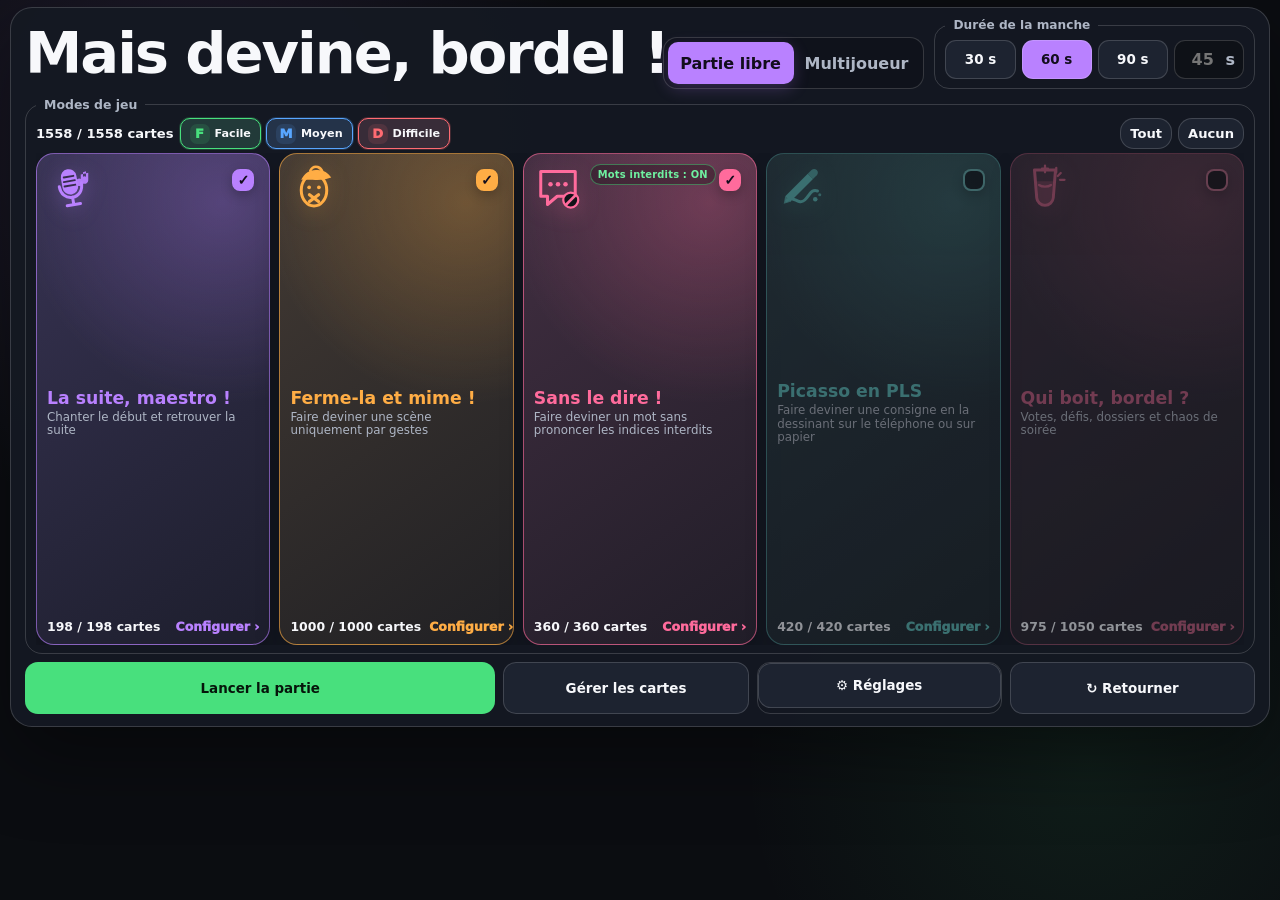
==== commit caf1d4cc: "Add files via upload" ====
--- a/index.html
+++ b/index.html
@@ -9,15 +9,16 @@
   <link rel="manifest" href="./manifest.webmanifest">
   <link rel="icon" href="./assets/icons/icon-192.png">
   <link rel="apple-touch-icon" href="./assets/icons/icon-192.png">
-  <link rel="stylesheet" href="./assets/styles/foundation.css?v=0951">
-  <link rel="stylesheet" href="./assets/styles/components.css?v=0951">
-  <link rel="stylesheet" href="./assets/styles/screens/home.css?v=0951">
-  <link rel="stylesheet" href="./assets/styles/screens/manager.css?v=0951">
-  <link rel="stylesheet" href="./assets/styles/screens/game.css?v=0951">
-  <link rel="stylesheet" href="./assets/styles/screens/results.css?v=0951">
-  <link rel="stylesheet" href="./assets/styles/screens/drawing.css?v=0951">
-  <link rel="stylesheet" href="./assets/styles/screens/multiplayer.css?v=0951">
-  <link rel="stylesheet" href="./assets/styles/screens/drinking-game.css?v=0951">
+  <link rel="stylesheet" href="./assets/styles/foundation.css?v=096">
+  <link rel="stylesheet" href="./assets/styles/components.css?v=096">
+  <link rel="stylesheet" href="./assets/styles/screens/home.css?v=096">
+  <link rel="stylesheet" href="./assets/styles/screens/manager.css?v=096">
+  <link rel="stylesheet" href="./assets/styles/screens/game.css?v=096">
+  <link rel="stylesheet" href="./assets/styles/screens/results.css?v=096">
+  <link rel="stylesheet" href="./assets/styles/screens/drawing.css?v=096">
+  <link rel="stylesheet" href="./assets/styles/screens/multiplayer.css?v=096">
+  <link rel="stylesheet" href="./assets/styles/screens/drinking-game.css?v=096">
+  <link rel="stylesheet" href="./assets/styles/screens/audit.css?v=096">
 </head>
 <body>
   <main id="app">
@@ -120,6 +121,7 @@
                   </div>
 
                   <div class="advanced-actions">
+                    <button id="openAuditButton" class="primary-button compact-button" type="button">Auditer les cartes</button>
                     <button id="checkLibrariesButton" class="secondary-button compact-button" type="button">Vérifier les mises à jour</button>
                     <button id="updateLibrariesButton" class="primary-button compact-button" type="button" disabled>Mettre à jour les bibliothèques</button>
                     <button id="exportBackupButton" class="secondary-button compact-button" type="button">Exporter une sauvegarde</button>
@@ -378,6 +380,140 @@
       </div>
     </section>
 
+    <section id="auditSetupScreen" class="screen audit-screen">
+      <div class="audit-shell audit-setup-shell">
+        <header class="audit-header">
+          <button id="auditHomeButton" class="secondary-button compact-button" type="button">← Accueil</button>
+          <div>
+            <p class="eyebrow">Contrôle éditorial</p>
+            <h2>Audit des cartes</h2>
+            <p>Parcours les bibliothèques sans chrono ni score. La progression est enregistrée automatiquement.</p>
+          </div>
+        </header>
+
+        <div class="audit-setup-grid">
+          <section class="audit-panel">
+            <label class="audit-field">
+              <span>Mode à auditer</span>
+              <select id="auditModeSelect" class="select-input"></select>
+            </label>
+            <label class="audit-field">
+              <span>Cartes à afficher</span>
+              <select id="auditScopeSelect" class="select-input">
+                <option value="unseen">Pas encore évaluées</option>
+                <option value="all">Toutes les cartes conservées</option>
+                <option value="neutral">Cartes neutres</option>
+                <option value="liked">Cartes excellentes</option>
+                <option value="review">Cartes à revoir</option>
+              </select>
+            </label>
+            <div class="audit-filter-heading">
+              <strong>Difficultés</strong>
+            </div>
+            <div id="auditDifficultyChoices" class="audit-choice-grid audit-difficulty-grid"></div>
+          </section>
+
+          <section class="audit-panel audit-categories-panel">
+            <div class="audit-filter-heading">
+              <div>
+                <strong>Catégories</strong>
+                <small>Les cartes restent dans l’ordre de la bibliothèque.</small>
+              </div>
+              <div class="section-mini-actions">
+                <button id="auditSelectAllCategoriesButton" class="mini-button" type="button">Tout</button>
+                <button id="auditSelectNoCategoriesButton" class="mini-button" type="button">Aucun</button>
+              </div>
+            </div>
+            <div id="auditCategoryChoices" class="audit-choice-grid audit-category-grid"></div>
+          </section>
+        </div>
+
+        <section class="audit-summary-panel">
+          <div>
+            <strong id="auditSetupCount">0 carte dans cette sélection</strong>
+            <p id="auditSetupStats">Aucune carte auditée.</p>
+          </div>
+          <div class="audit-setup-actions">
+            <button id="startAuditButton" class="primary-button" type="button">Commencer un nouvel audit</button>
+            <button id="resumeAuditButton" class="secondary-button hidden" type="button">Reprendre l’audit</button>
+            <button id="exportAuditButton" class="secondary-button" type="button">Télécharger le rapport d’audit</button>
+            <button id="exportCleanLibraryButton" class="secondary-button" type="button">Exporter le JSON nettoyé</button>
+            <button id="clearAuditModeButton" class="danger-button" type="button">Effacer les statuts de ce mode</button>
+          </div>
+          <small>Une carte supprimée disparaît immédiatement de cet appareil. Le JSON officiel sur GitHub ne change qu’après intégration dans une future mise à jour.</small>
+        </section>
+
+        <section id="auditDeletedSection" class="audit-panel audit-deleted-section hidden">
+          <div class="audit-filter-heading">
+            <div>
+              <strong>Cartes supprimées localement</strong>
+              <small>Elles peuvent être restaurées avant la publication d’un nouveau JSON officiel.</small>
+            </div>
+          </div>
+          <div id="auditDeletedCardsList" class="audit-deleted-list"></div>
+        </section>
+      </div>
+    </section>
+
+    <section id="auditReviewScreen" class="screen audit-screen">
+      <div class="audit-review-shell">
+        <header class="audit-review-hud">
+          <button id="auditExitButton" class="secondary-button compact-button" type="button">Quitter</button>
+          <span id="auditModeLabel" class="audit-mode-label">AUDIT</span>
+          <strong id="auditProgress">1 / 1</strong>
+          <span id="auditStatusBadge" class="audit-status-badge" data-status="seen">Vue</span>
+        </header>
+
+        <article id="auditCard" class="audit-card" aria-live="polite">
+          <div id="auditLyricsContent" class="audit-card-content">
+            <p id="auditLyricsContext" class="audit-lyrics-context hidden"></p>
+            <p id="auditLyricsPrompt" class="audit-lyrics-prompt"></p>
+            <div class="audit-separator">…</div>
+            <p id="auditLyricsAnswer" class="audit-lyrics-answer"></p>
+          </div>
+
+          <div id="auditSimpleContent" class="audit-card-content hidden">
+            <p id="auditSimplePrompt" class="audit-simple-prompt"></p>
+          </div>
+
+          <div id="auditWordsContent" class="audit-card-content hidden">
+            <p id="auditWordPrompt" class="audit-simple-prompt"></p>
+            <div class="audit-forbidden-block">
+              <span>MOTS INTERDITS</span>
+              <div id="auditForbiddenWords" class="forbidden-words-list"></div>
+            </div>
+          </div>
+
+          <div class="audit-card-meta">
+            <strong id="auditMetaPrimary"></strong>
+            <span id="auditMetaSecondary"></span>
+          </div>
+        </article>
+
+        <section id="auditCompletionPanel" class="audit-completion-panel hidden">
+          <p class="eyebrow">Bibliothèque parcourue</p>
+          <h2>Audit terminé</h2>
+          <p>Le rapport contient les cartes vues, neutres, excellentes, à revoir et supprimées.</p>
+          <div class="dialog-actions">
+            <button id="auditCompletionBackButton" class="secondary-button" type="button">Retour aux filtres</button>
+            <button id="auditCompletionExportButton" class="primary-button" type="button">Télécharger le rapport</button>
+          </div>
+        </section>
+
+        <footer id="auditActionBar" class="audit-action-bar">
+          <button id="auditBackButton" class="audit-action secondary-button" type="button" disabled><kbd>←</kbd><span>Retour</span></button>
+          <button id="auditNeutralButton" class="audit-action secondary-button" type="button"><kbd>Espace / →</kbd><span>Neutre · suivante</span></button>
+          <button id="auditLikeButton" class="audit-action audit-like-button" type="button"><kbd>L</kbd><span>Excellente</span></button>
+          <button id="auditReviewButton" class="audit-action audit-review-button" type="button"><kbd>R</kbd><span>À revoir</span></button>
+          <button id="auditDeleteButton" class="audit-action danger-button" type="button"><kbd>S / Suppr</kbd><span>Supprimer</span></button>
+        </footer>
+
+        <p id="auditKeyboardHelp" class="audit-keyboard-help">
+          Clavier : <kbd>←</kbd> retour · <kbd>Espace</kbd> ou <kbd>→</kbd> neutre · <kbd>L</kbd> excellente · <kbd>R</kbd> à revoir · <kbd>S</kbd> ou <kbd>Suppr</kbd> supprimer · <kbd>Échap</kbd> quitter. Sur téléphone, touche les boutons correspondants.
+        </p>
+      </div>
+    </section>
+
     <section id="manageScreen" class="screen">
       <div class="manage-card">
         <header class="manage-header">
@@ -441,6 +577,7 @@
           </button>
 
           <div id="lyricsGameContent" class="mode-card-content">
+            <p id="lyricsContextText" class="lyrics-context-text hidden"></p>
             <p id="promptText" class="prompt-text"></p>
             <div class="separator">…</div>
             <p id="answerText" class="answer-text"></p>
@@ -769,6 +906,17 @@
     </form>
   </dialog>
 
+  <dialog id="auditReasonDialog" class="editor-dialog audit-reason-dialog">
+    <form method="dialog">
+      <div class="dialog-header">
+        <h2 id="auditReasonDialogTitle">Pourquoi cette carte ?</h2>
+        <button id="closeAuditReasonButton" class="close-button" type="button" aria-label="Fermer">×</button>
+      </div>
+      <p class="dialog-note">Le motif est facultatif. Un clic suffit pour enregistrer la décision et passer à la carte suivante.</p>
+      <div id="auditReasonChoices" class="audit-reason-choices"></div>
+    </form>
+  </dialog>
+
   <dialog id="cardDialog" class="editor-dialog">
     <form id="cardForm">
       <div class="dialog-header">
@@ -780,6 +928,10 @@
       <input id="cardModeInput" type="hidden">
 
       <div id="lyricsEditorFields">
+        <label>
+          Contexte gris facultatif
+          <textarea id="cardContextInput" rows="2" placeholder="Phrase précédente ou indice très court"></textarea>
+        </label>
         <label>
           Paroles à chanter
           <textarea id="cardPromptInput" rows="2" placeholder="Libérée, délivrée"></textarea>
@@ -910,7 +1062,7 @@
 
   <script>
     (() => {
-      const VERSION_TOKEN = "0951";
+      const VERSION_TOKEN = "096";
       const recovery = document.querySelector("#bootRecovery");
       const message = document.querySelector("#bootRecoveryMessage");
       let bootFinished = false;
@@ -964,7 +1116,7 @@
     })();
   </script>
   <script type="module" data-mdb-bootstrap>
-    import("./src/main.js?v=0951").catch(error => window.MDB_BOOT_FAILURE(error));
+    import("./src/main.js?v=096").catch(error => window.MDB_BOOT_FAILURE(error));
   </script>
 </body>
 </html>
--- a/assets/styles/screens/audit.css
+++ b/assets/styles/screens/audit.css
@@ -0,0 +1,422 @@
+#auditSetupScreen,
+#auditReviewScreen {
+  align-items: stretch;
+  justify-content: center;
+  overflow: hidden;
+  --audit-accent: #b981ff;
+}
+
+.audit-shell,
+.audit-review-shell {
+  width: min(1180px, 100%);
+  min-height: 0;
+  border: 1px solid var(--outline);
+  border-radius: 26px;
+  background: rgba(21, 25, 34, .96);
+  box-shadow: 0 30px 80px rgba(0, 0, 0, .42);
+}
+
+.audit-setup-shell {
+  display: flex;
+  flex-direction: column;
+  gap: 14px;
+  padding: clamp(14px, 2vw, 24px);
+  overflow-y: auto;
+}
+
+.audit-header {
+  display: grid;
+  grid-template-columns: auto 1fr;
+  gap: 16px;
+  align-items: start;
+}
+
+.audit-header h2 { margin-bottom: 5px; }
+.audit-header p:not(.eyebrow) { margin: 0; color: var(--muted); }
+
+.audit-setup-grid {
+  display: grid;
+  grid-template-columns: minmax(240px, .75fr) minmax(360px, 1.25fr);
+  gap: 14px;
+}
+
+.audit-panel,
+.audit-summary-panel {
+  border: 1px solid var(--outline);
+  border-radius: 18px;
+  padding: 14px;
+  background: rgba(14, 17, 23, .72);
+}
+
+.audit-field {
+  display: flex;
+  flex-direction: column;
+  gap: 6px;
+  margin-bottom: 12px;
+  color: var(--muted);
+  font-weight: 800;
+}
+
+.audit-field select { width: 100%; }
+
+.audit-filter-heading {
+  display: flex;
+  align-items: center;
+  justify-content: space-between;
+  gap: 12px;
+  margin-bottom: 10px;
+}
+
+.audit-filter-heading > div:first-child {
+  display: flex;
+  flex-direction: column;
+  gap: 2px;
+}
+
+.audit-filter-heading small,
+.audit-summary-panel small,
+.audit-deleted-row small {
+  color: var(--muted);
+}
+
+.audit-choice-grid {
+  display: grid;
+  gap: 8px;
+}
+
+.audit-difficulty-grid {
+  grid-template-columns: repeat(3, minmax(0, 1fr));
+}
+
+.audit-category-grid {
+  grid-template-columns: repeat(2, minmax(0, 1fr));
+  max-height: 310px;
+  overflow-y: auto;
+  padding-right: 4px;
+}
+
+.audit-choice {
+  min-height: 44px;
+  display: flex;
+  align-items: center;
+  gap: 9px;
+  padding: 9px 10px;
+  border: 1px solid var(--outline);
+  border-radius: 12px;
+  background: var(--panel-2);
+  cursor: pointer;
+}
+
+.audit-choice input {
+  width: 20px;
+  height: 20px;
+  margin: 0;
+  accent-color: var(--accent);
+}
+
+.audit-choice span {
+  min-width: 0;
+  font-size: .88rem;
+  font-weight: 780;
+}
+
+.audit-summary-panel {
+  display: grid;
+  grid-template-columns: minmax(230px, .72fr) minmax(520px, 1.28fr);
+  gap: 12px 18px;
+  align-items: center;
+}
+
+.audit-summary-panel p {
+  margin: 6px 0 0;
+  color: var(--muted);
+}
+
+.audit-summary-panel > small { grid-column: 1 / -1; }
+
+.audit-setup-actions {
+  display: grid;
+  grid-template-columns: repeat(2, minmax(0, 1fr));
+  gap: 8px;
+}
+
+.audit-deleted-section { margin-bottom: 4px; }
+.audit-deleted-list { display: grid; gap: 8px; }
+.audit-deleted-row {
+  min-height: 52px;
+  display: grid;
+  grid-template-columns: minmax(0, 1fr) auto;
+  gap: 10px;
+  align-items: center;
+  padding: 9px 10px;
+  border: 1px solid var(--outline);
+  border-radius: 12px;
+  background: var(--panel-2);
+}
+.audit-deleted-row > div { min-width: 0; display: flex; flex-direction: column; }
+.audit-deleted-row strong { overflow: hidden; text-overflow: ellipsis; white-space: nowrap; }
+
+.audit-review-shell {
+  display: grid;
+  grid-template-rows: auto minmax(0, 1fr) auto auto;
+  gap: 10px;
+  padding: 12px;
+  overflow: hidden;
+}
+
+.audit-review-hud {
+  min-height: 46px;
+  display: grid;
+  grid-template-columns: auto minmax(0, 1fr) auto auto;
+  gap: 10px;
+  align-items: center;
+}
+
+.audit-mode-label {
+  min-width: 0;
+  overflow: hidden;
+  text-overflow: ellipsis;
+  white-space: nowrap;
+  font-weight: 950;
+  letter-spacing: .08em;
+  color: var(--accent);
+}
+
+.audit-status-badge {
+  min-height: 34px;
+  display: inline-flex;
+  align-items: center;
+  justify-content: center;
+  padding: 6px 11px;
+  border-radius: 999px;
+  border: 1px solid var(--outline);
+  background: var(--panel-2);
+  font-weight: 900;
+  font-size: .82rem;
+}
+.audit-status-badge[data-status="liked"] { color: #06150b; background: var(--green); }
+.audit-status-badge[data-status="review"] { color: #1d1300; background: #ffd166; }
+.audit-status-badge[data-status="deleted"] { color: #fff; background: var(--red); }
+.audit-status-badge[data-status="neutral"] { color: var(--text); background: #3a4457; }
+
+.audit-card {
+  --mode-color: var(--accent);
+  position: relative;
+  min-height: 0;
+  display: flex;
+  align-items: center;
+  justify-content: center;
+  overflow: auto;
+  border: 2px solid color-mix(in srgb, var(--mode-color) 70%, transparent);
+  border-radius: 24px;
+  padding: clamp(58px, 8vh, 86px) clamp(22px, 6vw, 80px) clamp(62px, 9vh, 90px);
+  background:
+    radial-gradient(circle at 82% 12%, color-mix(in srgb, var(--mode-color) 20%, transparent), transparent 34%),
+    linear-gradient(145deg, color-mix(in srgb, var(--mode-color) 9%, #121722), #10141d);
+  box-shadow: inset 0 0 42px rgba(0, 0, 0, .22);
+}
+
+.audit-card-content {
+  width: min(960px, 100%);
+  text-align: center;
+}
+
+.audit-lyrics-context {
+  margin: 0 0 12px;
+  color: #aeb6c5;
+  font-size: clamp(.92rem, 2.1vw, 1.35rem);
+  font-style: italic;
+  line-height: 1.2;
+}
+
+.audit-lyrics-prompt,
+.audit-lyrics-answer,
+.audit-simple-prompt {
+  margin: 0;
+  text-wrap: balance;
+  overflow-wrap: anywhere;
+}
+
+.audit-lyrics-prompt {
+  font-size: clamp(1.9rem, 5.7vw, 4.7rem);
+  line-height: 1.02;
+  font-weight: 920;
+}
+
+.audit-lyrics-answer {
+  color: var(--green);
+  font-size: clamp(1.55rem, 4.7vw, 3.8rem);
+  line-height: 1.03;
+  font-weight: 900;
+}
+
+.audit-separator {
+  margin: clamp(8px, 2vh, 16px) 0;
+  color: var(--mode-color);
+  font-size: clamp(1.7rem, 4vw, 3rem);
+  font-weight: 950;
+}
+
+.audit-simple-prompt {
+  font-size: clamp(2rem, 6vw, 5rem);
+  line-height: 1.03;
+  font-weight: 930;
+}
+
+.audit-forbidden-block {
+  margin: 24px auto 0;
+  padding: 12px;
+  border-radius: 16px;
+  background: rgba(255, 91, 103, .1);
+  border: 1px solid rgba(255, 91, 103, .34);
+}
+.audit-forbidden-block > span {
+  display: block;
+  margin-bottom: 8px;
+  color: var(--red);
+  font-weight: 950;
+  letter-spacing: .08em;
+}
+
+.audit-card-meta {
+  position: absolute;
+  left: 18px;
+  right: 18px;
+  bottom: 13px;
+  display: flex;
+  justify-content: space-between;
+  gap: 12px;
+  color: var(--muted);
+  font-size: clamp(.72rem, 1.6vw, .95rem);
+}
+.audit-card-meta strong { color: var(--text); }
+.audit-card-meta span { text-align: right; }
+
+.audit-action-bar {
+  display: grid;
+  grid-template-columns: .7fr 1.2fr .9fr .9fr 1fr;
+  gap: 8px;
+}
+
+.audit-action {
+  min-height: 52px;
+  display: flex;
+  align-items: center;
+  justify-content: center;
+  gap: 8px;
+  padding: 8px 10px;
+  border-radius: 14px;
+  font-weight: 900;
+}
+
+.audit-action kbd,
+.audit-keyboard-help kbd {
+  display: inline-flex;
+  align-items: center;
+  justify-content: center;
+  min-height: 24px;
+  padding: 3px 7px;
+  border: 1px solid rgba(255,255,255,.28);
+  border-bottom-width: 3px;
+  border-radius: 7px;
+  background: rgba(0,0,0,.24);
+  color: inherit;
+  font: 800 .73rem/1 system-ui, sans-serif;
+  white-space: nowrap;
+}
+
+.audit-like-button {
+  color: #06150b;
+  background: var(--green);
+}
+.audit-review-button {
+  color: #1d1300;
+  background: #ffd166;
+}
+
+.audit-keyboard-help {
+  margin: 0;
+  color: var(--muted);
+  font-size: .76rem;
+  line-height: 1.35;
+  text-align: center;
+}
+
+.audit-completion-panel {
+  align-self: center;
+  justify-self: center;
+  width: min(620px, 100%);
+  padding: 24px;
+  border: 1px solid var(--outline);
+  border-radius: 22px;
+  background: var(--panel-2);
+  text-align: center;
+}
+.audit-completion-panel p:not(.eyebrow) { color: var(--muted); }
+
+.audit-reason-dialog { width: min(720px, calc(100% - 24px)); }
+.audit-reason-choices {
+  display: grid;
+  grid-template-columns: repeat(2, minmax(0, 1fr));
+  gap: 8px;
+}
+.audit-reason-button {
+  min-height: 48px;
+  text-align: left;
+}
+
+.lyrics-context-text {
+  margin: 0 0 8px;
+  color: var(--muted);
+  font-size: clamp(.76rem, 1.8vw, 1.05rem);
+  font-style: italic;
+  line-height: 1.18;
+  text-align: center;
+}
+
+@media (orientation: landscape) and (max-height: 540px) and (min-width: 600px) {
+  #auditReviewScreen { padding: max(5px, var(--safe-top)) max(6px, var(--safe-right)) max(5px, var(--safe-bottom)) max(6px, var(--safe-left)); }
+  .audit-review-shell { width: 100%; border-radius: 18px; padding: 6px; gap: 5px; }
+  .audit-review-hud { min-height: 38px; gap: 6px; }
+  .audit-review-hud .compact-button { min-height: 36px; padding: 5px 9px; }
+  .audit-card { border-radius: 16px; padding: 38px 52px 40px; }
+  .audit-lyrics-context { margin-bottom: 4px; font-size: clamp(.72rem, 1.7vw, .95rem); }
+  .audit-lyrics-prompt { font-size: clamp(1.45rem, 5.1vw, 3rem); }
+  .audit-lyrics-answer { font-size: clamp(1.25rem, 4.2vw, 2.5rem); }
+  .audit-simple-prompt { font-size: clamp(1.5rem, 5.3vw, 3.2rem); }
+  .audit-separator { margin: 3px 0; }
+  .audit-card-meta { bottom: 5px; left: 10px; right: 10px; font-size: .68rem; }
+  .audit-action-bar { gap: 5px; }
+  .audit-action { min-height: 44px; padding: 4px 6px; font-size: .76rem; }
+  .audit-action kbd { min-height: 20px; padding: 2px 5px; font-size: .62rem; }
+  .audit-keyboard-help { font-size: .62rem; line-height: 1.15; }
+}
+
+@media (max-width: 820px) {
+  .audit-setup-grid,
+  .audit-summary-panel { grid-template-columns: 1fr; }
+  .audit-summary-panel > small { grid-column: auto; }
+  .audit-category-grid { grid-template-columns: 1fr; max-height: 250px; }
+  .audit-action-bar { grid-template-columns: repeat(2, minmax(0, 1fr)); }
+  .audit-action:last-child { grid-column: 1 / -1; }
+  .audit-keyboard-help { display: none; }
+  .audit-reason-choices { grid-template-columns: 1fr; }
+}
+
+@media (max-width: 520px) {
+  .audit-difficulty-grid,
+  .audit-setup-actions { grid-template-columns: 1fr; }
+  .audit-review-hud { grid-template-columns: auto 1fr auto; }
+  .audit-status-badge { grid-column: 1 / -1; justify-self: stretch; }
+  .audit-action span { font-size: .78rem; }
+}
+
+/* Le profil téléphone paysage doit garder les cinq commandes sur une ligne.
+   Cette règle vient après les media queries de largeur pour éviter leur écrasement. */
+@media (orientation: landscape) and (max-height: 540px) and (min-width: 600px) {
+  .audit-action-bar {
+    grid-template-columns: .68fr 1.25fr .9fr .9fr 1fr;
+  }
+  .audit-action:last-child { grid-column: auto; }
+  .audit-keyboard-help { display: block; }
+}
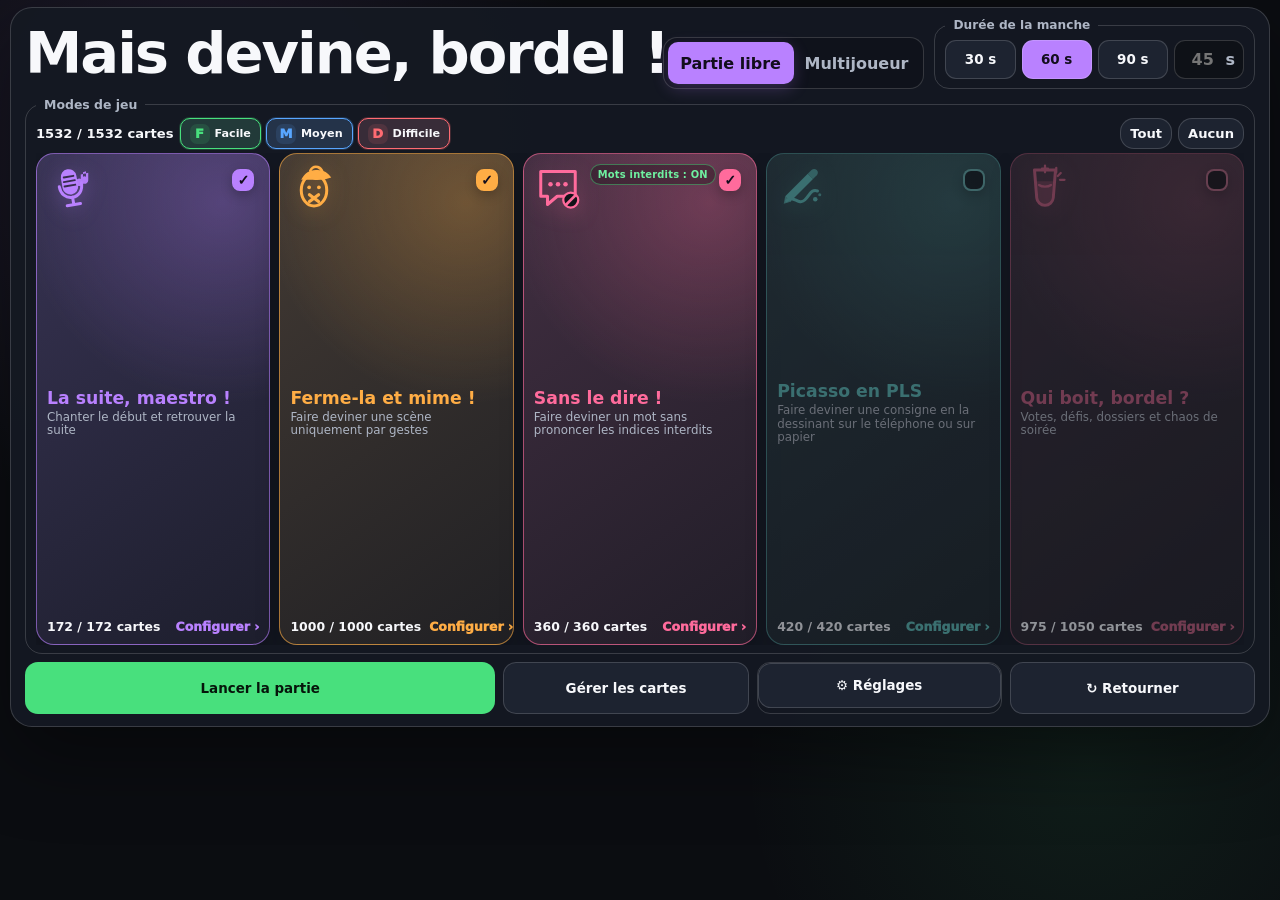
==== commit 58a5200a: "Add files via upload" ====
--- a/index.html
+++ b/index.html
@@ -9,16 +9,16 @@
   <link rel="manifest" href="./manifest.webmanifest">
   <link rel="icon" href="./assets/icons/icon-192.png">
   <link rel="apple-touch-icon" href="./assets/icons/icon-192.png">
-  <link rel="stylesheet" href="./assets/styles/foundation.css?v=096">
-  <link rel="stylesheet" href="./assets/styles/components.css?v=096">
-  <link rel="stylesheet" href="./assets/styles/screens/home.css?v=096">
-  <link rel="stylesheet" href="./assets/styles/screens/manager.css?v=096">
-  <link rel="stylesheet" href="./assets/styles/screens/game.css?v=096">
-  <link rel="stylesheet" href="./assets/styles/screens/results.css?v=096">
-  <link rel="stylesheet" href="./assets/styles/screens/drawing.css?v=096">
-  <link rel="stylesheet" href="./assets/styles/screens/multiplayer.css?v=096">
-  <link rel="stylesheet" href="./assets/styles/screens/drinking-game.css?v=096">
-  <link rel="stylesheet" href="./assets/styles/screens/audit.css?v=096">
+  <link rel="stylesheet" href="./assets/styles/foundation.css?v=0961">
+  <link rel="stylesheet" href="./assets/styles/components.css?v=0961">
+  <link rel="stylesheet" href="./assets/styles/screens/home.css?v=0961">
+  <link rel="stylesheet" href="./assets/styles/screens/manager.css?v=0961">
+  <link rel="stylesheet" href="./assets/styles/screens/game.css?v=0961">
+  <link rel="stylesheet" href="./assets/styles/screens/results.css?v=0961">
+  <link rel="stylesheet" href="./assets/styles/screens/drawing.css?v=0961">
+  <link rel="stylesheet" href="./assets/styles/screens/multiplayer.css?v=0961">
+  <link rel="stylesheet" href="./assets/styles/screens/drinking-game.css?v=0961">
+  <link rel="stylesheet" href="./assets/styles/screens/audit.css?v=0961">
 </head>
 <body>
   <main id="app">
@@ -199,11 +199,10 @@
               <span id="drinkingLevel" class="drinking-level">Pépouze</span>
             </div>
             <div class="drinking-card-admin-actions">
+              <button id="drinkingEndButton" class="danger-button compact-button drinking-end-button" type="button">Fin</button>
               <button id="drinkingDeleteCardButton" class="card-delete-button drinking-delete-card-button" type="button" aria-label="Supprimer cette carte" title="Supprimer cette carte">
                 <svg viewBox="0 0 24 24" aria-hidden="true"><path d="M9 3h6l1 2h4v2H4V5h4l1-2Zm-2 6h10l-1 11H8L7 9Zm3 2v7m4-7v7"/></svg>
-                <span class="card-delete-label">Suppr.</span>
               </button>
-              <button id="drinkingEndButton" class="danger-button compact-button drinking-end-button" type="button">Fin</button>
             </div>
           </div>
           <div id="drinkingSwipeLeftLabel" class="drinking-swipe-label drinking-swipe-label-left">NON</div>
@@ -437,7 +436,7 @@
             <button id="startAuditButton" class="primary-button" type="button">Commencer un nouvel audit</button>
             <button id="resumeAuditButton" class="secondary-button hidden" type="button">Reprendre l’audit</button>
             <button id="exportAuditButton" class="secondary-button" type="button">Télécharger le rapport d’audit</button>
-            <button id="exportCleanLibraryButton" class="secondary-button" type="button">Exporter le JSON nettoyé</button>
+            <button id="exportCleanLibraryButton" class="secondary-button" type="button">Exporter le JSON audité</button>
             <button id="clearAuditModeButton" class="danger-button" type="button">Effacer les statuts de ce mode</button>
           </div>
           <small>Une carte supprimée disparaît immédiatement de cet appareil. Le JSON officiel sur GitHub ne change qu’après intégration dans une future mise à jour.</small>
@@ -505,11 +504,12 @@
           <button id="auditNeutralButton" class="audit-action secondary-button" type="button"><kbd>Espace / →</kbd><span>Neutre · suivante</span></button>
           <button id="auditLikeButton" class="audit-action audit-like-button" type="button"><kbd>L</kbd><span>Excellente</span></button>
           <button id="auditReviewButton" class="audit-action audit-review-button" type="button"><kbd>R</kbd><span>À revoir</span></button>
+          <button id="auditEditButton" class="audit-action audit-edit-button" type="button"><kbd>M</kbd><span>Corriger</span></button>
           <button id="auditDeleteButton" class="audit-action danger-button" type="button"><kbd>S / Suppr</kbd><span>Supprimer</span></button>
         </footer>
 
         <p id="auditKeyboardHelp" class="audit-keyboard-help">
-          Clavier : <kbd>←</kbd> retour · <kbd>Espace</kbd> ou <kbd>→</kbd> neutre · <kbd>L</kbd> excellente · <kbd>R</kbd> à revoir · <kbd>S</kbd> ou <kbd>Suppr</kbd> supprimer · <kbd>Échap</kbd> quitter. Sur téléphone, touche les boutons correspondants.
+          Clavier : <kbd>←</kbd> retour · <kbd>Espace</kbd> ou <kbd>→</kbd> neutre · <kbd>L</kbd> excellente · <kbd>R</kbd> à revoir · <kbd>M</kbd> corriger · <kbd>S</kbd> ou <kbd>Suppr</kbd> supprimer · <kbd>Échap</kbd> quitter. Sur téléphone, touche les boutons correspondants.
         </p>
       </div>
     </section>
@@ -912,8 +912,16 @@
         <h2 id="auditReasonDialogTitle">Pourquoi cette carte ?</h2>
         <button id="closeAuditReasonButton" class="close-button" type="button" aria-label="Fermer">×</button>
       </div>
-      <p class="dialog-note">Le motif est facultatif. Un clic suffit pour enregistrer la décision et passer à la carte suivante.</p>
+      <p class="dialog-note">Le motif est facultatif. Choisis une raison rapide, écris une précision libre ou continue avec « Je ne sais pas ».</p>
       <div id="auditReasonChoices" class="audit-reason-choices"></div>
+      <label class="audit-custom-reason-field">
+        <span>Précision facultative</span>
+        <textarea id="auditCustomReasonInput" rows="3" placeholder="Ex. : ajouter la phrase précédente pour retrouver l’air"></textarea>
+      </label>
+      <div class="dialog-actions audit-reason-actions">
+        <button id="auditReasonUnknownButton" class="secondary-button" type="button">Je ne sais pas</button>
+        <button id="auditReasonCustomButton" class="primary-button" type="button">Enregistrer la précision</button>
+      </div>
     </form>
   </dialog>
 
@@ -1062,7 +1070,7 @@
 
   <script>
     (() => {
-      const VERSION_TOKEN = "096";
+      const VERSION_TOKEN = "0961";
       const recovery = document.querySelector("#bootRecovery");
       const message = document.querySelector("#bootRecoveryMessage");
       let bootFinished = false;
@@ -1116,7 +1124,7 @@
     })();
   </script>
   <script type="module" data-mdb-bootstrap>
-    import("./src/main.js?v=096").catch(error => window.MDB_BOOT_FAILURE(error));
+    import("./src/main.js?v=0961").catch(error => window.MDB_BOOT_FAILURE(error));
   </script>
 </body>
 </html>
--- a/assets/styles/screens/drinking-game.css
+++ b/assets/styles/screens/drinking-game.css
@@ -876,8 +876,8 @@
 }
 
 .drinking-card-admin-actions{display:flex;align-items:center;justify-content:flex-end;gap:6px}
-.drinking-delete-card-button{flex:0 0 auto;min-width:72px}
+.drinking-delete-card-button{flex:0 0 44px;min-width:44px;width:44px;height:44px;padding:9px;border-radius:10px}
 @media (orientation:landscape) and (max-height:540px) and (min-width:600px){
   .drinking-card-admin-actions{gap:4px}
-  .drinking-delete-card-button{min-width:70px;height:44px;padding:8px 9px;border-radius:9px}
-}
+  .drinking-delete-card-button{min-width:44px;width:44px;height:44px;padding:9px;border-radius:9px}
+}
--- a/assets/styles/screens/audit.css
+++ b/assets/styles/screens/audit.css
@@ -294,7 +294,7 @@
 
 .audit-action-bar {
   display: grid;
-  grid-template-columns: .7fr 1.2fr .9fr .9fr 1fr;
+  grid-template-columns: .62fr 1.18fr .82fr .82fr .82fr .94fr;
   gap: 8px;
 }
 
@@ -333,6 +333,10 @@
   color: #1d1300;
   background: #ffd166;
 }
+.audit-edit-button {
+  color: #07131e;
+  background: #72c7ff;
+}
 
 .audit-keyboard-help {
   margin: 0;
@@ -364,6 +368,25 @@
   min-height: 48px;
   text-align: left;
 }
+.audit-custom-reason-field {
+  display: grid;
+  gap: 7px;
+  margin-top: 14px;
+  color: var(--muted);
+  font-weight: 800;
+}
+.audit-custom-reason-field textarea {
+  width: 100%;
+  min-height: 78px;
+  resize: vertical;
+  border: 1px solid var(--outline);
+  border-radius: 12px;
+  padding: 10px 12px;
+  background: var(--panel-2);
+  color: var(--text);
+  font: inherit;
+}
+.audit-reason-actions { margin-top: 12px; }
 
 .lyrics-context-text {
   margin: 0 0 8px;
@@ -398,7 +421,7 @@
   .audit-summary-panel > small { grid-column: auto; }
   .audit-category-grid { grid-template-columns: 1fr; max-height: 250px; }
   .audit-action-bar { grid-template-columns: repeat(2, minmax(0, 1fr)); }
-  .audit-action:last-child { grid-column: 1 / -1; }
+  .audit-action:last-child { grid-column: auto; }
   .audit-keyboard-help { display: none; }
   .audit-reason-choices { grid-template-columns: 1fr; }
 }
@@ -411,11 +434,11 @@
   .audit-action span { font-size: .78rem; }
 }
 
-/* Le profil téléphone paysage doit garder les cinq commandes sur une ligne.
+/* Le profil téléphone paysage doit garder les six commandes sur une ligne.
    Cette règle vient après les media queries de largeur pour éviter leur écrasement. */
 @media (orientation: landscape) and (max-height: 540px) and (min-width: 600px) {
   .audit-action-bar {
-    grid-template-columns: .68fr 1.25fr .9fr .9fr 1fr;
+    grid-template-columns: .58fr 1.17fr .78fr .78fr .78fr .92fr;
   }
   .audit-action:last-child { grid-column: auto; }
   .audit-keyboard-help { display: block; }
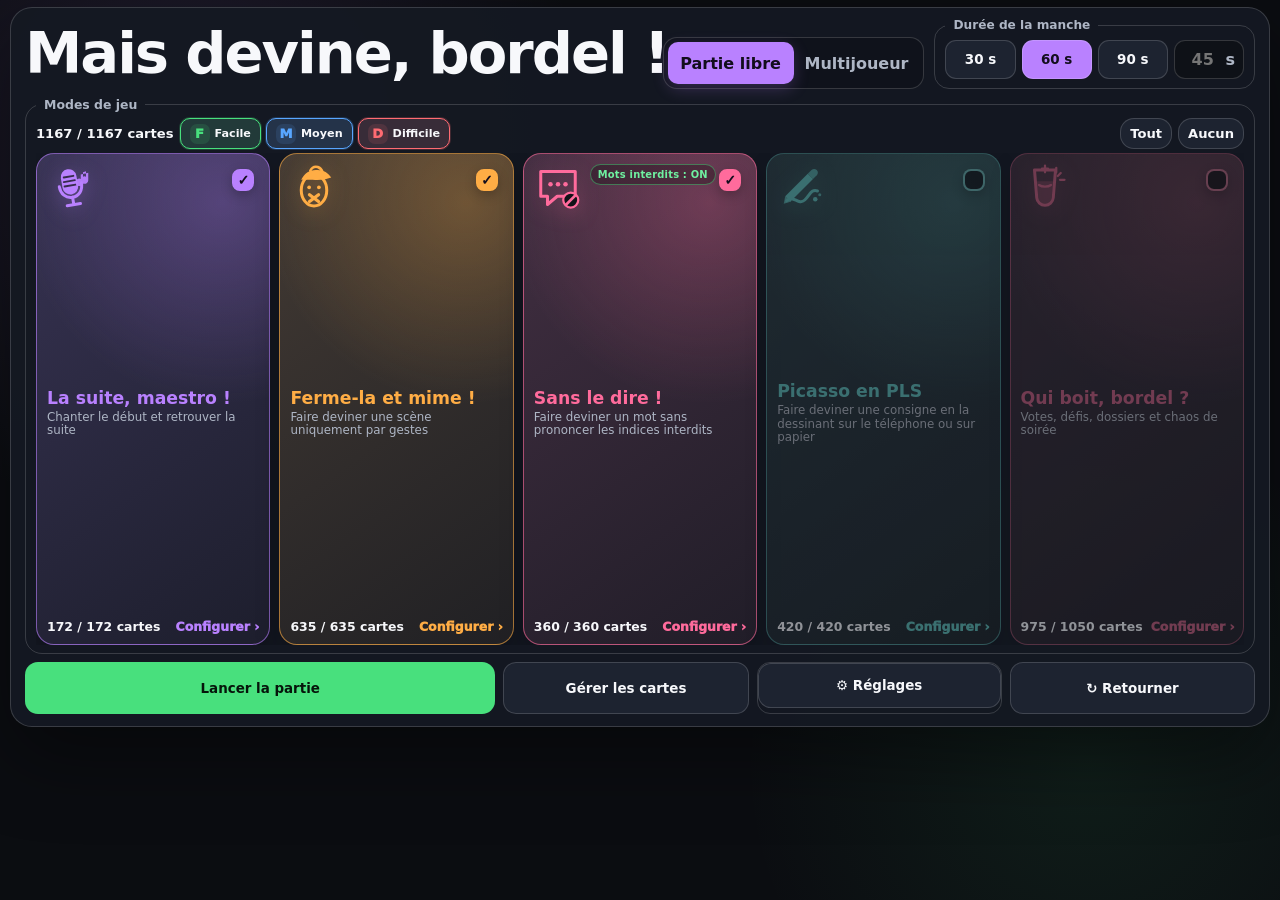
==== commit c6ace5af: "Add files via upload" ====
--- a/index.html
+++ b/index.html
@@ -9,16 +9,16 @@
   <link rel="manifest" href="./manifest.webmanifest">
   <link rel="icon" href="./assets/icons/icon-192.png">
   <link rel="apple-touch-icon" href="./assets/icons/icon-192.png">
-  <link rel="stylesheet" href="./assets/styles/foundation.css?v=0961">
-  <link rel="stylesheet" href="./assets/styles/components.css?v=0961">
-  <link rel="stylesheet" href="./assets/styles/screens/home.css?v=0961">
-  <link rel="stylesheet" href="./assets/styles/screens/manager.css?v=0961">
-  <link rel="stylesheet" href="./assets/styles/screens/game.css?v=0961">
-  <link rel="stylesheet" href="./assets/styles/screens/results.css?v=0961">
-  <link rel="stylesheet" href="./assets/styles/screens/drawing.css?v=0961">
-  <link rel="stylesheet" href="./assets/styles/screens/multiplayer.css?v=0961">
-  <link rel="stylesheet" href="./assets/styles/screens/drinking-game.css?v=0961">
-  <link rel="stylesheet" href="./assets/styles/screens/audit.css?v=0961">
+  <link rel="stylesheet" href="./assets/styles/foundation.css?v=097">
+  <link rel="stylesheet" href="./assets/styles/components.css?v=097">
+  <link rel="stylesheet" href="./assets/styles/screens/home.css?v=097">
+  <link rel="stylesheet" href="./assets/styles/screens/manager.css?v=097">
+  <link rel="stylesheet" href="./assets/styles/screens/game.css?v=097">
+  <link rel="stylesheet" href="./assets/styles/screens/results.css?v=097">
+  <link rel="stylesheet" href="./assets/styles/screens/drawing.css?v=097">
+  <link rel="stylesheet" href="./assets/styles/screens/multiplayer.css?v=097">
+  <link rel="stylesheet" href="./assets/styles/screens/drinking-game.css?v=097">
+  <link rel="stylesheet" href="./assets/styles/screens/audit.css?v=097">
 </head>
 <body>
   <main id="app">
@@ -400,6 +400,7 @@
               <span>Cartes à afficher</span>
               <select id="auditScopeSelect" class="select-input">
                 <option value="unseen">Pas encore évaluées</option>
+                <option value="pending">Nouvelles cartes à auditer</option>
                 <option value="all">Toutes les cartes conservées</option>
                 <option value="neutral">Cartes neutres</option>
                 <option value="liked">Cartes excellentes</option>
@@ -435,8 +436,11 @@
           <div class="audit-setup-actions">
             <button id="startAuditButton" class="primary-button" type="button">Commencer un nouvel audit</button>
             <button id="resumeAuditButton" class="secondary-button hidden" type="button">Reprendre l’audit</button>
-            <button id="exportAuditButton" class="secondary-button" type="button">Télécharger le rapport d’audit</button>
+            <button id="exportAuditButton" class="secondary-button" type="button">Télécharger le rapport d’audit et de parties</button>
             <button id="exportCleanLibraryButton" class="secondary-button" type="button">Exporter le JSON audité</button>
+            <button id="exportAuditStateButton" class="secondary-button" type="button">Exporter l’état d’audit</button>
+            <button id="importAuditStateButton" class="secondary-button" type="button">Importer un état d’audit</button>
+            <input id="importAuditStateInput" class="hidden" type="file" accept=".json,application/json">
             <button id="clearAuditModeButton" class="danger-button" type="button">Effacer les statuts de ce mode</button>
           </div>
           <small>Une carte supprimée disparaît immédiatement de cet appareil. Le JSON officiel sur GitHub ne change qu’après intégration dans une future mise à jour.</small>
@@ -603,8 +607,15 @@
       </div>
 
       <div id="pauseOverlay" class="pause-overlay hidden" role="dialog" aria-modal="true">
-        <p>PAUSE</p>
-        <button id="resumeOverlayButton" class="primary-button" type="button">Reprendre</button>
+        <div class="pause-panel">
+          <p>PAUSE</p>
+          <div class="pause-difficulty-section">
+            <strong>Difficultés actives</strong>
+            <small>Décoche une difficulté pour retirer immédiatement ses cartes restantes de cette partie.</small>
+            <div id="pauseDifficultyChoices" class="pause-difficulty-choices"></div>
+          </div>
+          <button id="resumeOverlayButton" class="primary-button" type="button">Reprendre</button>
+        </div>
       </div>
 
       <footer class="game-controls">
@@ -1070,7 +1081,7 @@
 
   <script>
     (() => {
-      const VERSION_TOKEN = "0961";
+      const VERSION_TOKEN = "097";
       const recovery = document.querySelector("#bootRecovery");
       const message = document.querySelector("#bootRecoveryMessage");
       let bootFinished = false;
@@ -1124,7 +1135,7 @@
     })();
   </script>
   <script type="module" data-mdb-bootstrap>
-    import("./src/main.js?v=0961").catch(error => window.MDB_BOOT_FAILURE(error));
+    import("./src/main.js?v=097").catch(error => window.MDB_BOOT_FAILURE(error));
   </script>
 </body>
 </html>
--- a/assets/styles/screens/game.css
+++ b/assets/styles/screens/game.css
@@ -148,3 +148,97 @@
   .game-delete-card-button{top:5px;right:5px;min-width:70px;height:44px;padding:8px 9px;border-radius:10px}
   .mode-label{right:82px}
 }
+
+
+/* V0.9.7 — filtres de difficulté modifiables pendant la partie */
+.pause-panel{
+  width:min(520px,calc(100% - 28px));
+  max-height:calc(100dvh - 24px);
+  overflow:auto;
+  display:flex;
+  flex-direction:column;
+  align-items:stretch;
+  gap:18px;
+  padding:clamp(18px,4vw,30px);
+  border:1px solid var(--outline);
+  border-radius:22px;
+  background:rgba(18,22,30,.97);
+  box-shadow:0 24px 80px rgba(0,0,0,.55);
+}
+.pause-panel>p{
+  font-size:clamp(2.2rem,10vw,5rem);
+  line-height:.9;
+  text-align:center;
+}
+.pause-difficulty-section{
+  display:flex;
+  flex-direction:column;
+  gap:8px;
+}
+.pause-difficulty-section>strong{
+  font-size:1.05rem;
+  text-align:center;
+}
+.pause-difficulty-section>small{
+  color:var(--muted);
+  text-align:center;
+  line-height:1.3;
+}
+.pause-difficulty-choices{
+  display:grid;
+  grid-template-columns:repeat(3,minmax(0,1fr));
+  gap:8px;
+}
+.pause-difficulty-choice{
+  min-height:48px;
+  display:flex;
+  align-items:center;
+  justify-content:center;
+  gap:7px;
+  padding:8px;
+  border:1px solid var(--outline);
+  border-radius:12px;
+  background:rgba(255,255,255,.045);
+  font-weight:900;
+  cursor:pointer;
+}
+.pause-difficulty-choice input{
+  width:19px;
+  height:19px;
+  margin:0;
+  accent-color:var(--accent);
+}
+.pause-difficulty-choice.difficulty-easy{color:var(--green)}
+.pause-difficulty-choice.difficulty-medium{color:#79b8ff}
+.pause-difficulty-choice.difficulty-hard{color:#ff8d96}
+
+@media (orientation:landscape) and (max-height:540px) and (min-width:600px){
+  .pause-overlay{padding:5px}
+  .pause-panel{
+    width:min(660px,calc(100% - 10px));
+    max-height:calc(100dvh - 10px);
+    display:grid;
+    grid-template-columns:auto minmax(0,1fr) auto;
+    align-items:center;
+    gap:12px;
+    padding:10px 12px;
+    border-radius:14px;
+  }
+  .pause-panel>p{
+    font-size:clamp(1.7rem,7vh,3.2rem);
+    writing-mode:horizontal-tb;
+  }
+  .pause-difficulty-section{gap:4px}
+  .pause-difficulty-section>strong{font-size:.88rem}
+  .pause-difficulty-section>small{font-size:.66rem}
+  .pause-difficulty-choices{gap:5px}
+  .pause-difficulty-choice{
+    min-height:44px;
+    padding:4px 7px;
+    font-size:.75rem;
+  }
+  .pause-panel>.primary-button{
+    min-height:44px;
+    padding:8px 14px;
+  }
+}
